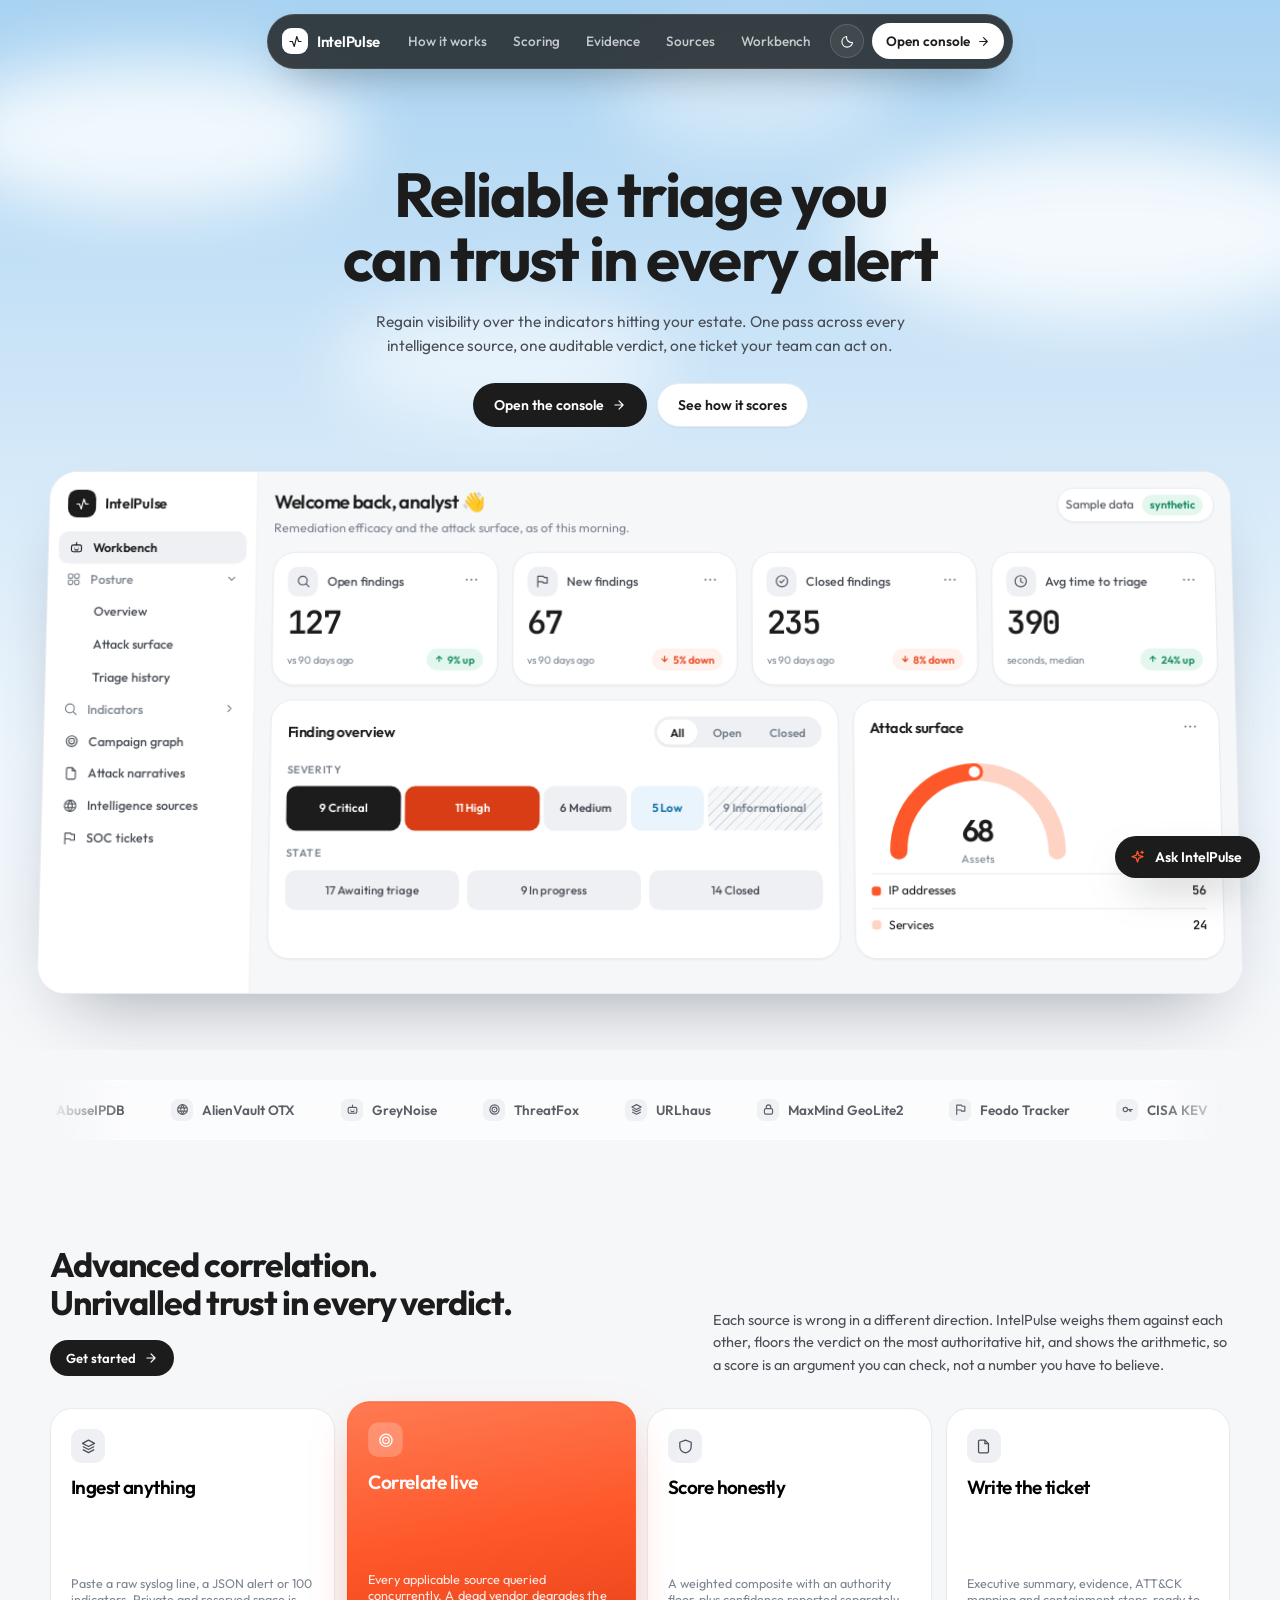
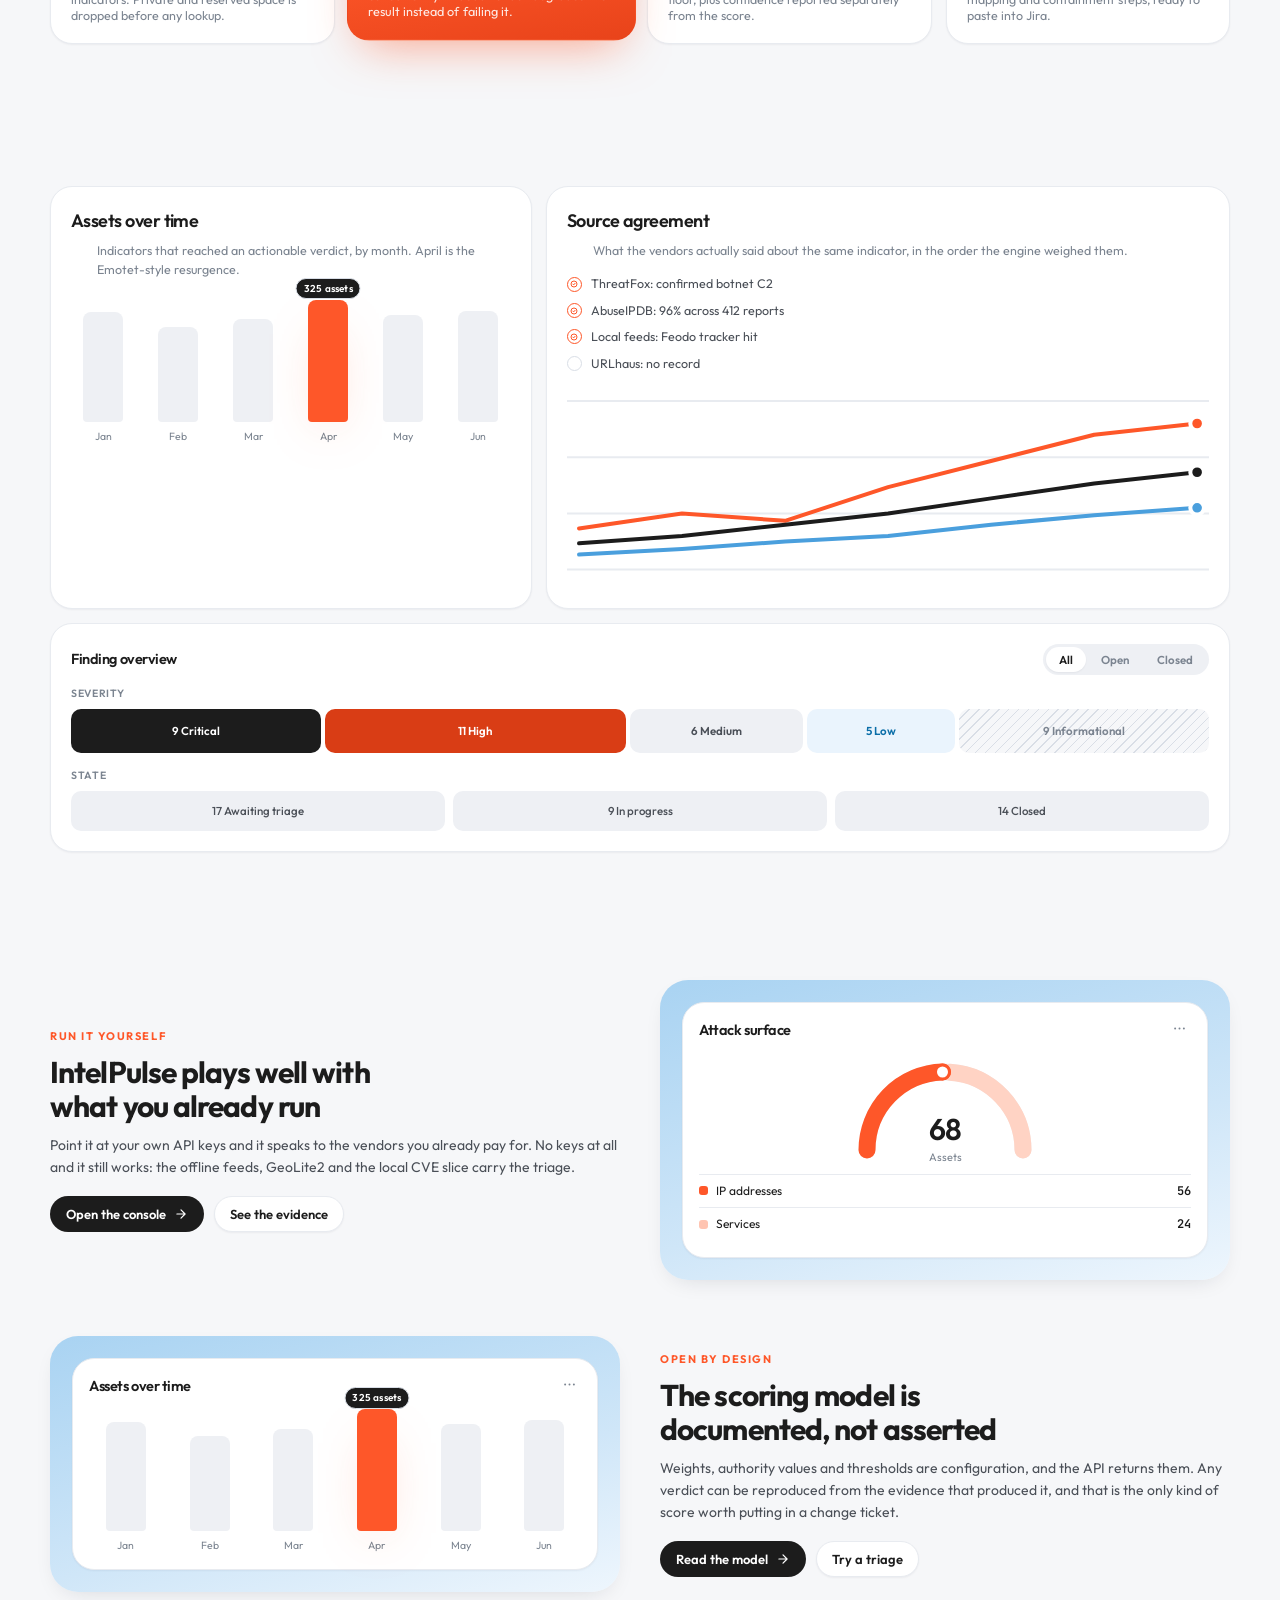
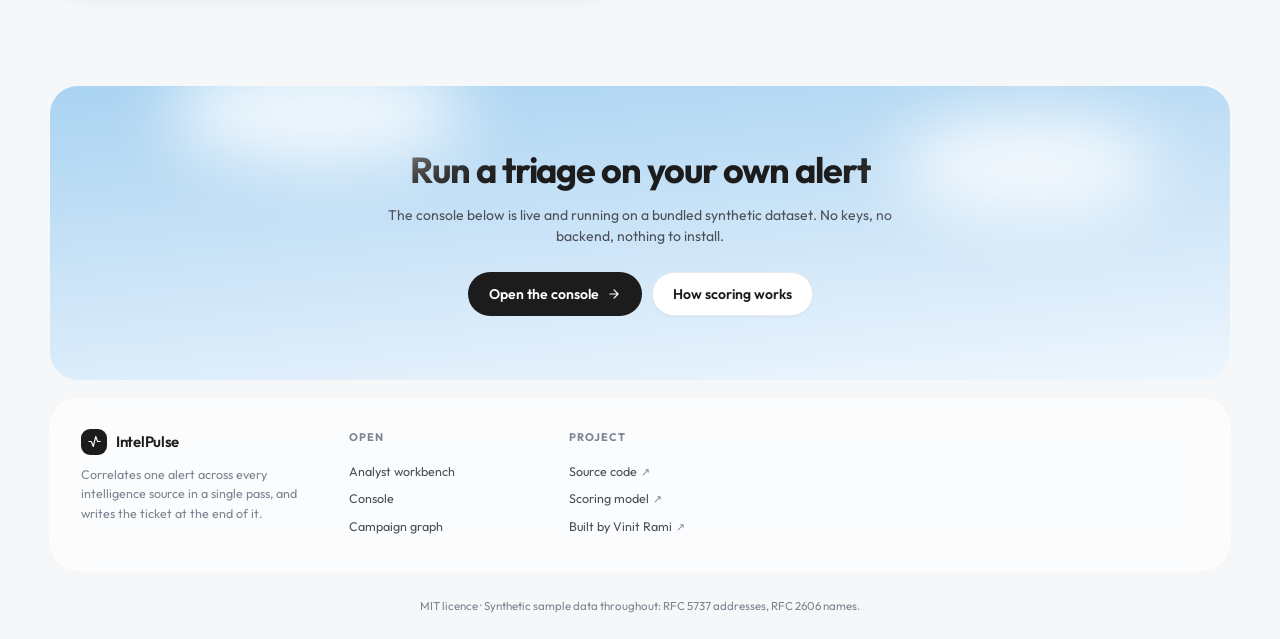
==== web/index.html @ 5c39f5b0 "Serve the console from the app: one origin, a page CSP header, bundled fonts The third slice of mile" ====
<!doctype html>
<html lang="en">
<head>
<meta charset="utf-8">
<meta name="viewport" content="width=device-width, initial-scale=1">
<title>IntelPulse · Unified Threat Intelligence &amp; Alert Correlation</title>
<meta name="description" content="One pass across every intelligence source, one auditable verdict, one SOC ticket. IntelPulse correlates the indicators in an alert against AbuseIPDB, AlienVault OTX, GreyNoise, ThreatFox, URLhaus and the offline feeds, and shows its arithmetic.">
<!-- the sky the site opens on; syncChrome() keeps it in step with theme and route -->
<meta name="theme-color" content="#a9d3f2">
<!-- A SOC tool renders attacker-controlled text (log lines, vendor responses).
     The CSP is the backstop behind output encoding: no inline script, no eval,
     scripts and fonts only from this origin. frame-ancestors cannot be set
     from a meta tag, so the server (and nginx.conf) send it as a header. -->
<meta http-equiv="Content-Security-Policy" content="
  default-src 'self';
  script-src 'self';
  style-src 'self' 'unsafe-inline';
  font-src 'self';
  img-src 'self' data:;
  connect-src 'self' https: http://localhost:* http://127.0.0.1:*;
  form-action 'none';
  base-uri 'none';
  object-src 'none'">
<meta name="referrer" content="no-referrer">
<meta property="og:title" content="IntelPulse · Unified Threat Intelligence &amp; Alert Correlation">
<meta property="og:description" content="One pass across every source, one auditable verdict, one ready-to-paste SOC ticket.">
<link rel="icon" href="data:image/svg+xml,<svg xmlns='http://www.w3.org/2000/svg' viewBox='0 0 100 100'><rect width='100' height='100' rx='24' fill='%23fe5729'/><path d='M14 52h16l8-22 12 44 9-30 7 8h20' fill='none' stroke='white' stroke-width='8' stroke-linecap='round' stroke-linejoin='round'/></svg>">
<link rel="preload" href="assets/fonts/outfit-latin-wght-normal.woff2" as="font" type="font/woff2" crossorigin>
<link rel="stylesheet" href="assets/fonts.css">
<link rel="stylesheet" href="assets/suite.css">
</head>
<body>

<!-- The console sidebar is ten entries deep; a keyboard visitor should not
     have to tab past it to reach the findings. -->
<a class="skip" id="skip" href="#page-home">Skip to the content</a>

<svg width="0" height="0" style="position:absolute" aria-hidden="true"><defs>
  <symbol id="i-pulse" viewBox="0 0 24 24"><path d="M3 12h4l3 8 4-16 3 8h4" stroke-linecap="round" stroke-linejoin="round"/></symbol>
  <symbol id="i-arrow" viewBox="0 0 24 24"><path d="M5 12h13M12 5l7 7-7 7" stroke-linecap="round" stroke-linejoin="round"/></symbol>
  <symbol id="i-chev" viewBox="0 0 24 24"><path d="M6 9l6 6 6-6" stroke-linecap="round" stroke-linejoin="round"/></symbol>
  <symbol id="i-up" viewBox="0 0 24 24"><path d="M12 19V5M5 12l7-7 7 7" stroke-linecap="round" stroke-linejoin="round"/></symbol>
  <symbol id="i-down" viewBox="0 0 24 24"><path d="M12 5v14M5 12l7 7 7-7" stroke-linecap="round" stroke-linejoin="round"/></symbol>
  <symbol id="i-sun" viewBox="0 0 24 24"><circle cx="12" cy="12" r="4.2"/><path d="M12 2v2.5M12 19.5V22M2 12h2.5M19.5 12H22M4.9 4.9l1.8 1.8M17.3 17.3l1.8 1.8M19.1 4.9l-1.8 1.8M6.7 17.3l-1.8 1.8" stroke-linecap="round"/></symbol>
  <symbol id="i-moon" viewBox="0 0 24 24"><path d="M20 13.5A8.2 8.2 0 0 1 10.5 4a8.5 8.5 0 1 0 9.5 9.5Z" stroke-linejoin="round"/></symbol>
  <symbol id="i-search" viewBox="0 0 24 24"><circle cx="11" cy="11" r="7"/><path d="M16.5 16.5 21 21" stroke-linecap="round"/></symbol>
  <symbol id="i-dots" viewBox="0 0 24 24"><circle cx="5" cy="12" r="1.6" fill="currentColor" stroke="none"/><circle cx="12" cy="12" r="1.6" fill="currentColor" stroke="none"/><circle cx="19" cy="12" r="1.6" fill="currentColor" stroke="none"/></symbol>
  <symbol id="i-doc" viewBox="0 0 24 24"><path d="M14 3H7a2 2 0 0 0-2 2v14a2 2 0 0 0 2 2h10a2 2 0 0 0 2-2V8Z"/><path d="M14 3v5h5"/></symbol>
  <symbol id="i-clock" viewBox="0 0 24 24"><circle cx="12" cy="12" r="9"/><path d="M12 7v5.5l3.5 2" stroke-linecap="round"/></symbol>
  <symbol id="i-check-circle" viewBox="0 0 24 24"><circle cx="12" cy="12" r="9"/><path d="M8.5 12.2 11 14.7l4.5-5" stroke-linecap="round" stroke-linejoin="round"/></symbol>
  <symbol id="i-grid" viewBox="0 0 24 24"><rect x="3.5" y="3.5" width="7" height="7" rx="2"/><rect x="13.5" y="3.5" width="7" height="7" rx="2"/><rect x="3.5" y="13.5" width="7" height="7" rx="2"/><rect x="13.5" y="13.5" width="7" height="7" rx="2"/></symbol>
  <symbol id="i-shield" viewBox="0 0 24 24"><path d="M12 3 20 6v6c0 4.5-3.2 7.9-8 9-4.8-1.1-8-4.5-8-9V6Z" stroke-linejoin="round"/></symbol>
  <symbol id="i-bot" viewBox="0 0 24 24"><rect x="4" y="8" width="16" height="11" rx="3"/><path d="M12 4v4M9 13h.01M15 13h.01M9.5 16h5" stroke-linecap="round"/></symbol>
  <symbol id="i-globe" viewBox="0 0 24 24"><circle cx="12" cy="12" r="9"/><path d="M3.5 9h17M3.5 15h17M12 3a15 15 0 0 1 0 18M12 3a15 15 0 0 0 0 18"/></symbol>
  <symbol id="i-lock" viewBox="0 0 24 24"><rect x="4.5" y="10.5" width="15" height="10" rx="2.5"/><path d="M8 10.5V7.5a4 4 0 0 1 8 0v3"/></symbol>
  <symbol id="i-layers" viewBox="0 0 24 24"><path d="m12 3 8.5 4.5L12 12 3.5 7.5 12 3Z" stroke-linejoin="round"/><path d="m4 12 8 4.2 8-4.2M4 16.4 12 20.6l8-4.2" stroke-linejoin="round"/></symbol>
  <symbol id="i-target" viewBox="0 0 24 24"><circle cx="12" cy="12" r="8.5"/><circle cx="12" cy="12" r="4.5"/><circle cx="12" cy="12" r="1" fill="currentColor" stroke="none"/></symbol>
  <symbol id="i-flag" viewBox="0 0 24 24"><path d="M5 21V4h9l1 2h5v9h-6l-1-2H5" stroke-linecap="round" stroke-linejoin="round"/></symbol>
  <symbol id="i-key" viewBox="0 0 24 24"><circle cx="8" cy="12" r="4"/><path d="M12 12h9M18 12v3.5M15.5 12v2.5" stroke-linecap="round"/></symbol>
  <symbol id="i-menu" viewBox="0 0 24 24"><path d="M4 7h16M4 12h16M4 17h16" stroke-linecap="round"/></symbol>
  <symbol id="i-close" viewBox="0 0 24 24"><path d="M6 6l12 12M18 6 6 18" stroke-linecap="round"/></symbol>
  <symbol id="i-spark" viewBox="0 0 24 24"><path d="M12 3.2 13.9 9l5.8 1.9-5.8 1.9L12 18.6l-1.9-5.8L4.3 10.9 10.1 9Z" stroke-linejoin="round"/><path d="M18.5 3v3.4M20.2 4.7h-3.4" stroke-linecap="round"/></symbol>
  <symbol id="i-sidebar" viewBox="0 0 24 24"><rect x="3.5" y="4.5" width="17" height="15" rx="2.5"/><path d="M9.5 4.5v15"/></symbol>
</defs></svg>

<div id="progress"></div>

<div class="nav-shell">
  <nav class="nav" id="nav" aria-label="Main">
    <a class="brand" href="#/home" data-route="home">
      <span class="mk"><svg><use href="#i-pulse"/></svg></span>
      <b translate="no">IntelPulse</b>
    </a>
    <div class="nav-links">
      <a href="#how">How it works</a>
      <a href="#scoring">Scoring</a>
      <a href="#evidence">Evidence</a>
      <a href="#sources">Sources</a>
      <a href="#/console/workbench">Workbench</a>
    </div>
    <button class="icon-ghost" id="theme-btn" aria-label="Switch theme">
      <svg id="theme-icon"><use href="#i-moon"/></svg>
    </button>
    <button class="burger" id="burger" aria-label="Open the menu" aria-expanded="false" aria-controls="menu">
      <svg id="burger-icon"><use href="#i-menu"/></svg>
    </button>
    <button class="nav-cta" id="nav-cta" data-route="console">Open console <svg><use href="#i-arrow"/></svg></button>
  </nav>
</div>
<div class="menu-scrim" id="menu-scrim"></div>
<nav class="menu" id="menu" aria-label="Sections">
  <a href="#how" data-scroll="#how"><svg><use href="#i-layers"/></svg> How it works</a>
  <a href="#scoring" data-scroll="#scoring"><svg><use href="#i-target"/></svg> Scoring</a>
  <a href="#evidence" data-scroll="#evidence"><svg><use href="#i-doc"/></svg> Evidence</a>
  <a href="#sources" data-scroll="#sources"><svg><use href="#i-globe"/></svg> Sources</a>
  <hr>
  <a href="#/console/workbench"><svg><use href="#i-pulse"/></svg> Analyst workbench</a>
  <a href="#/console/campaigns"><svg><use href="#i-grid"/></svg> Campaign graph</a>
  <button class="menu-cta" id="menu-cta" data-route="console">Open console <svg><use href="#i-arrow"/></svg></button>
</nav>

<!-- ══════════════════════════════════════════════════════ LANDING ══ -->
<main id="page-home" class="route">
  <section class="sky">
    <span class="cloud c1" data-depth="0.20"></span>
    <span class="cloud c2" data-depth="0.34"></span>
    <span class="cloud c3" data-depth="0.14"></span>
    <span class="cloud c4" data-depth="0.26"></span>

    <div class="wrap hero">
      <h1 class="rise"><span>Reliable triage you</span><span>can trust in every alert</span></h1>
      <p class="lede rise">Regain visibility over the indicators hitting your estate. One pass across
        every intelligence source, one auditable verdict, one ticket your team can act on.</p>
      <div class="hero-cta rise">
        <button class="btn btn-dark" data-route="console">Open the console <svg><use href="#i-arrow"/></svg></button>
        <button class="btn btn-light" data-scroll="#how">See how it scores</button>
      </div>

      <div class="preview-wrap rise">
        <div class="preview" id="preview" aria-hidden="true">
         <div class="preview-scaler" id="preview-scaler" inert>
          <div class="console" data-preview="1">
            <aside class="side">
              <div class="side-logo"><span class="mk"><svg><use href="#i-pulse"/></svg></span><b translate="no">IntelPulse</b></div>
              <div id="side-nav-preview"></div>
            </aside>
            <div class="console-main" id="console-preview"></div>
          </div>
         </div>
        </div>
      </div>
    </div>
  </section>

  <div class="wrap strip rise" id="sources">
    <div class="inner" id="marquee" tabindex="0" role="group" aria-label="Intelligence sources, scrollable">
      <div class="mq-track">
<div class="mq-run">
        <span class="src"><i><svg><use href="#i-shield"/></svg></i> AbuseIPDB</span>
        <span class="src"><i><svg><use href="#i-globe"/></svg></i> AlienVault OTX</span>
        <span class="src"><i><svg><use href="#i-bot"/></svg></i> GreyNoise</span>
        <span class="src"><i><svg><use href="#i-target"/></svg></i> ThreatFox</span>
        <span class="src"><i><svg><use href="#i-layers"/></svg></i> URLhaus</span>
        <span class="src"><i><svg><use href="#i-lock"/></svg></i> MaxMind GeoLite2</span>
        <span class="src"><i><svg><use href="#i-flag"/></svg></i> Feodo Tracker</span>
        <span class="src"><i><svg><use href="#i-key"/></svg></i> CISA KEV</span>
        <span class="src"><i><svg><use href="#i-doc"/></svg></i> NVD slice</span>
        <span class="src"><i><svg><use href="#i-grid"/></svg></i> FireHOL</span>
      </div>
      <div class="mq-run" aria-hidden="true">
        <span class="src"><i><svg><use href="#i-shield"/></svg></i> AbuseIPDB</span>
        <span class="src"><i><svg><use href="#i-globe"/></svg></i> AlienVault OTX</span>
        <span class="src"><i><svg><use href="#i-bot"/></svg></i> GreyNoise</span>
        <span class="src"><i><svg><use href="#i-target"/></svg></i> ThreatFox</span>
        <span class="src"><i><svg><use href="#i-layers"/></svg></i> URLhaus</span>
        <span class="src"><i><svg><use href="#i-lock"/></svg></i> MaxMind GeoLite2</span>
        <span class="src"><i><svg><use href="#i-flag"/></svg></i> Feodo Tracker</span>
        <span class="src"><i><svg><use href="#i-key"/></svg></i> CISA KEV</span>
        <span class="src"><i><svg><use href="#i-doc"/></svg></i> NVD slice</span>
        <span class="src"><i><svg><use href="#i-grid"/></svg></i> FireHOL</span>
      </div>
      <div class="mq-run" aria-hidden="true">
        <span class="src"><i><svg><use href="#i-shield"/></svg></i> AbuseIPDB</span>
        <span class="src"><i><svg><use href="#i-globe"/></svg></i> AlienVault OTX</span>
        <span class="src"><i><svg><use href="#i-bot"/></svg></i> GreyNoise</span>
        <span class="src"><i><svg><use href="#i-target"/></svg></i> ThreatFox</span>
        <span class="src"><i><svg><use href="#i-layers"/></svg></i> URLhaus</span>
        <span class="src"><i><svg><use href="#i-lock"/></svg></i> MaxMind GeoLite2</span>
        <span class="src"><i><svg><use href="#i-flag"/></svg></i> Feodo Tracker</span>
        <span class="src"><i><svg><use href="#i-key"/></svg></i> CISA KEV</span>
        <span class="src"><i><svg><use href="#i-doc"/></svg></i> NVD slice</span>
        <span class="src"><i><svg><use href="#i-grid"/></svg></i> FireHOL</span>
      </div>
      </div>
    </div>
  </div>

  <section class="wrap sec" id="how">
    <div class="sec-head">
      <div class="rise">
        <h2>Advanced correlation.<br>Unrivalled trust in every verdict.</h2>
        <button class="btn btn-dark btn-sm" style="margin-top:18px" data-route="console">Get started <svg><use href="#i-arrow"/></svg></button>
      </div>
      <p class="rise">Each source is wrong in a different direction. IntelPulse weighs them against each
        other, floors the verdict on the most authoritative hit, and shows the arithmetic, so a score is
        an argument you can check, not a number you have to believe.</p>
    </div>

    <div class="feature-grid" id="features">
      <button class="feature rise" aria-pressed="false" data-feature="ingest">
        <span class="ic"><svg><use href="#i-layers"/></svg></span>
        <h3>Ingest anything</h3>
        <p>Paste a raw syslog line, a JSON alert or 100 indicators. Private and reserved space is dropped before any lookup.</p>
      </button>
      <button class="feature rise" aria-pressed="true" data-feature="correlate">
        <span class="ic"><svg><use href="#i-target"/></svg></span>
        <h3>Correlate live</h3>
        <p>Every applicable source queried concurrently. A dead vendor degrades the result instead of failing it.</p>
      </button>
      <button class="feature rise" aria-pressed="false" data-feature="score">
        <span class="ic"><svg><use href="#i-shield"/></svg></span>
        <h3>Score honestly</h3>
        <p>A weighted composite with an authority floor, plus confidence reported separately from the score.</p>
      </button>
      <button class="feature rise" aria-pressed="false" data-feature="report">
        <span class="ic"><svg><use href="#i-doc"/></svg></span>
        <h3>Write the ticket</h3>
        <p>Executive summary, evidence, ATT&amp;CK mapping and containment steps, ready to paste into Jira.</p>
      </button>
    </div>
  </section>

  <section class="wrap sec" id="evidence" style="padding-top:0">
    <div class="sec-title-c rise"><h2>Fortifying the triage queue</h2></div>
    <div class="bento">
      <div class="card hoverable rise" style="padding:20px">
        <h3>Assets over time</h3>
        <p class="sub">Indicators that reached an actionable verdict, by month. April is the Emotet-style resurgence.</p>
        <div class="chart-box" style="padding:14px 0 0" id="bento-bars"></div>
      </div>
      <div class="card hoverable rise" style="padding:20px">
        <h3>Source agreement</h3>
        <p class="sub">What the vendors actually said about the same indicator, in the order the engine weighed them.</p>
        <div class="tick-list" id="agreement">
          <span class="on"><i><svg><use href="#i-check-circle"/></svg></i> ThreatFox: confirmed botnet C2</span>
          <span class="on"><i><svg><use href="#i-check-circle"/></svg></i> AbuseIPDB: 96% across 412 reports</span>
          <span class="on"><i><svg><use href="#i-check-circle"/></svg></i> Local feeds: Feodo tracker hit</span>
          <span><i><svg><use href="#i-check-circle"/></svg></i> URLhaus: no record</span>
        </div>
        <div id="bento-line" style="margin-top:16px"></div>
      </div>
    </div>

    <div class="card rise" style="margin-top:14px;padding:20px">
      <div class="panel-head" style="margin-bottom:10px">
        <h4>Finding overview</h4>
        <div class="seg" role="group" aria-label="Filter findings">
          <button data-filter="all" aria-pressed="true">All</button>
          <button data-filter="open" aria-pressed="false">Open</button>
          <button data-filter="close" aria-pressed="false">Closed</button>
        </div>
      </div>
      <div class="label-xs">Severity</div>
      <div class="sev" id="sev-landing"></div>
      <div class="label-xs" style="margin-top:14px">State</div>
      <div class="state-row" id="state-landing"></div>
    </div>
  </section>

  <section class="wrap sec" id="scoring">
    <div class="show-row">
      <div class="rise">
        <div class="eyebrow">Run it yourself</div>
        <h3>IntelPulse plays well with what you already run</h3>
        <p>Point it at your own API keys and it speaks to the vendors you already pay for. No keys at all and
          it still works: the offline feeds, GeoLite2 and the local CVE slice carry the triage.</p>
        <div class="btns">
          <button class="btn btn-dark btn-sm" data-route="console">Open the console <svg><use href="#i-arrow"/></svg></button>
          <button class="btn btn-light btn-sm" data-scroll="#evidence">See the evidence</button>
        </div>
      </div>
      <div class="sky-card rise">
        <div class="inner">
          <div class="panel-head" style="margin-bottom:6px"><h4>Attack surface</h4>
            <button class="kpi-more" aria-label="Panel options"><svg style="width:15px;height:15px;stroke:currentColor;fill:none"><use href="#i-dots"/></svg></button>
          </div>
          <div class="gauge-wrap" id="gauge-landing"></div>
          <div class="legend-row"><i style="background:var(--flame)"></i> IP addresses <span class="n">56</span></div>
          <div class="legend-row"><i style="background:#ffc4b1"></i> Services <span class="n">24</span></div>
        </div>
      </div>
    </div>

    <div class="show-row">
      <div class="sky-card rise" style="order:-1">
        <div class="inner">
          <div class="panel-head" style="margin-bottom:6px"><h4>Assets over time</h4>
            <button class="kpi-more" aria-label="Panel options"><svg style="width:15px;height:15px;stroke:currentColor;fill:none"><use href="#i-dots"/></svg></button>
          </div>
          <div id="bars-showcase"></div>
        </div>
      </div>
      <div class="rise">
        <div class="eyebrow">Open by design</div>
        <h3>The scoring model is documented, not asserted</h3>
        <p>Weights, authority values and thresholds are configuration, and the API returns them. Any verdict
          can be reproduced from the evidence that produced it, and that is the only kind of score worth
          putting in a change ticket.</p>
        <div class="btns">
          <button class="btn btn-dark btn-sm" data-scroll="#how">Read the model <svg><use href="#i-arrow"/></svg></button>
          <button class="btn btn-light btn-sm" data-route="console">Try a triage</button>
        </div>
      </div>
    </div>
  </section>

  <div class="wrap">
    <section class="cta-band rise">
      <span class="cloud c1" style="top:-30px;left:10%;width:300px;height:110px" data-depth="0.1"></span>
      <span class="cloud c2" style="top:30px;right:6%;width:260px;height:100px" data-depth="0.16"></span>
      <h2>Run a triage on your own alert</h2>
      <p>The console below is live and running on a bundled synthetic dataset. No keys, no backend, nothing
        to install.</p>
      <div class="hero-cta">
        <button class="btn btn-dark" data-route="console">Open the console <svg><use href="#i-arrow"/></svg></button>
        <button class="btn btn-light" data-scroll="#how">How scoring works</button>
      </div>
    </section>

    <!-- Essential only. This footer used to carry nineteen links to seven
         places — nine of them to the same #sources anchor, four of those
         named after vendors so they read as external links — plus a "Notify
         me" form that told visitors they were subscribed with no backend to
         subscribe them to. In-page sections belong to the header; the footer
         now holds the three views, the code, and who made it. -->
    <footer class="foot rise">
      <div class="about">
        <div class="brand" style="padding:0"><span class="mk" style="background:var(--ink)"><svg style="stroke:var(--paper)"><use href="#i-pulse"/></svg></span>
          <b style="color:var(--ink)" translate="no">IntelPulse</b></div>
        <p>Correlates one alert across every intelligence source in a single pass, and writes the
          ticket at the end of it.</p>
      </div>
      <nav aria-label="Open IntelPulse">
        <h3>Open</h3>
        <a href="#/console/workbench">Analyst workbench</a>
        <a href="#/console" data-route="console">Console</a>
        <a href="#/console/campaigns">Campaign graph</a>
      </nav>
      <nav aria-label="About the project">
        <h3>Project</h3>
        <a href="https://github.com/vinitrami-Soc/intelpulse"
           target="_blank" rel="noopener noreferrer">Source code<span class="ext" aria-hidden="true">↗</span><span class="sr-only"> (opens GitHub in a new tab)</span></a>
        <a href="https://github.com/vinitrami-Soc/intelpulse/blob/main/docs/SCORING.md"
           target="_blank" rel="noopener noreferrer">Scoring model<span class="ext" aria-hidden="true">↗</span><span class="sr-only"> (opens GitHub in a new tab)</span></a>
        <a href="https://vinitrami-soc.github.io/"
           target="_blank" rel="noopener noreferrer">Built by Vinit Rami<span class="ext" aria-hidden="true">↗</span><span class="sr-only"> (opens in a new tab)</span></a>
      </nav>
    </footer>
    <p class="copyright">MIT licence · Synthetic sample data throughout: RFC 5737 addresses, RFC 2606 names.</p>
  </div>
</main>

<!-- ══════════════════════════════════════════════════════ CONSOLE ══ -->
<main id="page-console" class="wrap page-console" hidden>
  <div class="console" id="console-full">
    <div class="drawer-scrim" id="drawer-scrim"></div>
    <aside class="side" id="console-side">
      <div class="side-logo">
        <span class="mk"><svg><use href="#i-pulse"/></svg></span><b translate="no">IntelPulse</b>
      </div>
      <button class="round-btn side-close" id="side-close" aria-label="Close the menu"><svg><use href="#i-close"/></svg></button>
      <div id="side-nav-full"></div>
    </aside>
    <div class="console-main" id="console-body"></div>
  </div>
</main>

<button class="to-top" id="to-top" aria-label="Back to top"><svg><use href="#i-up"/></svg></button>

<button class="ai-fab" id="ai-fab" aria-expanded="false" aria-controls="ai-panel">
  <svg class="spark"><use href="#i-spark"/></svg><span>Ask IntelPulse</span>
</button>
<div class="ai-scrim" id="ai-scrim"></div>
<section class="ai" id="ai-panel" aria-label="IntelPulse assistant" aria-hidden="true">
  <header class="ai-head">
    <span class="ai-mark" aria-hidden="true"><svg><use href="#i-spark"/></svg></span>
    <div>
      <b>IntelPulse assistant</b>
      <small>Answers from this project's docs and the loaded sample data</small>
    </div>
    <button class="round-btn" id="ai-close" aria-label="Close the assistant"><svg><use href="#i-close"/></svg></button>
  </header>
  <div class="ai-log" id="ai-log" role="log" aria-live="polite" aria-label="Conversation"></div>
  <div class="ai-chips" id="ai-chips" role="group" aria-label="Suggested questions"></div>
  <form class="ai-form" id="ai-form" novalidate>
    <input id="ai-input" name="question" autocomplete="off" spellcheck="false"
           aria-label="Ask a question" placeholder="Ask about scoring, sources, this data…">
    <button type="submit">Ask</button>
  </form>
  <p class="ai-note">Runs entirely in your browser. It reads this project's documentation and the
    dataset already on the page. No model is called and nothing leaves this tab.</p>
</section>

<div class="toast" id="toast" role="status" aria-live="polite"></div>

<!-- the workbench and campaign graph views: the scoring engine, its charts
     and the synthetic dataset, then the two panes built on them -->
<script src="assets/engine.js" defer></script>
<script src="assets/charts.js" defer></script>
<script src="assets/demo-data.js" defer></script>
<script src="assets/console-panes.js" defer></script>
<!-- the findings model before suite.js: it derives the severity bar and the
     state row from it, and its arithmetic is unit-tested in Node -->
<script src="assets/console-model.js" defer></script>
<script src="assets/suite.js" defer></script>
</body>
</html>
---- web/assets/fonts.css ----
/* Outfit and JetBrains Mono, served from this site (SIL Open Font License 1.1,
   see fonts/Outfit-OFL.txt and fonts/JetBrainsMono-OFL.txt). Bundled so that
   neither the server nor the demo asks Google Fonts for anything: a SOC tool
   should not tell a third party who opened it. Variable files from Fontsource
   5.3.0 (@fontsource-variable/outfit, @fontsource-variable/jetbrains-mono),
   Latin and Latin Extended only; other scripts fall back to the system font. */

@font-face {
  font-family: "Outfit";
  font-style: normal;
  font-display: swap;
  font-weight: 100 900;
  src: url("fonts/outfit-latin-wght-normal.woff2") format("woff2");
  unicode-range: U+0000-00FF, U+0131, U+0152-0153, U+02BB-02BC, U+02C6, U+02DA, U+02DC, U+0304, U+0308, U+0329, U+2000-206F, U+20AC, U+2122, U+2191, U+2193, U+2212, U+2215, U+FEFF, U+FFFD;
}

@font-face {
  font-family: "Outfit";
  font-style: normal;
  font-display: swap;
  font-weight: 100 900;
  src: url("fonts/outfit-latin-ext-wght-normal.woff2") format("woff2");
  unicode-range: U+0100-02BA, U+02BD-02C5, U+02C7-02CC, U+02CE-02D7, U+02DD-02FF, U+0304, U+0308, U+0329, U+1D00-1DBF, U+1E00-1E9F, U+1EF2-1EFF, U+2020, U+20A0-20AB, U+20AD-20C0, U+2113, U+2C60-2C7F, U+A720-A7FF;
}

@font-face {
  font-family: "JetBrains Mono";
  font-style: normal;
  font-display: swap;
  font-weight: 100 800;
  src: url("fonts/jetbrains-mono-latin-wght-normal.woff2") format("woff2");
  unicode-range: U+0000-00FF, U+0131, U+0152-0153, U+02BB-02BC, U+02C6, U+02DA, U+02DC, U+0304, U+0308, U+0329, U+2000-206F, U+20AC, U+2122, U+2191, U+2193, U+2212, U+2215, U+FEFF, U+FFFD;
}

@font-face {
  font-family: "JetBrains Mono";
  font-style: normal;
  font-display: swap;
  font-weight: 100 800;
  src: url("fonts/jetbrains-mono-latin-ext-wght-normal.woff2") format("woff2");
  unicode-range: U+0100-02BA, U+02BD-02C5, U+02C7-02CC, U+02CE-02D7, U+02DD-02FF, U+0304, U+0308, U+0329, U+1D00-1DBF, U+1E00-1E9F, U+1EF2-1EFF, U+2020, U+20A0-20AB, U+20AD-20C0, U+2113, U+2C60-2C7F, U+A720-A7FF;
}
---- web/assets/suite.css ----
/* ═══════════════════════════════════════════════════════════════════════
   IntelPulse — marketing site + operator console.
   Light-first, sky-gradient, glass panels, one hot accent.
   Every figure on this page is synthetic sample data.
   ═══════════════════════════════════════════════════════════════════════ */

:root {
  /* brand */
  --flame:       #fe5729;
  --flame-deep:  #e8431a;
  --flame-wash:  #fff1ec;
  /* Flame carries fills; these two carry text. White on --flame is 3.18:1 and
     --flame-deep on --flame-wash is 3.63:1 — neither passes at label sizes. */
  --flame-ink:   #d93d15;   /* white on it: 4.54:1 */
  --flame-ink-2: #b3300e;   /* on --flame-wash: 5.69:1 */
  --azure:       #4a9fdd;
  --azure-wash:  #eaf4fd;
  --azure-ink:   #0b6ea8;   /* on --azure-wash: 4.95:1 */

  /* neutrals, biased a touch warm so they sit under the flame */
  --ink:         #1c1c1c;
  --ink-2:       #4a4f57;
  --ink-3:       #7b8490;
  --paper:       #ffffff;
  --ground:      #f6f7f9;
  --ground-2:    #eef0f4;
  --line:        #e8ebf0;
  --line-2:      #d9dee6;

  /* sky band */
  --sky-top:     #a9d3f2;
  --sky-mid:     #cfe6f8;
  --sky-low:     #eef6fd;

  --glass:       rgba(255, 255, 255, .58);
  --glass-line:  rgba(255, 255, 255, .72);
  --shade-sm:    0 1px 2px rgba(20, 28, 43, .05);
  --shade:       0 8px 24px -12px rgba(20, 28, 43, .18);
  --shade-lg:    0 34px 70px -34px rgba(20, 28, 43, .40);
  --flame-glow:  0 18px 46px -16px rgba(254, 87, 41, .55);

  --r-sm: 10px; --r: 16px; --r-lg: 22px; --r-xl: 28px; --r-full: 999px;
  --sans: "Outfit", ui-sans-serif, system-ui, -apple-system, "Segoe UI", sans-serif;
  --mono: "JetBrains Mono", ui-monospace, SFMono-Regular, Menlo, monospace;

  --t-fast: 140ms; --t: 240ms; --t-slow: 620ms;
  --ease: cubic-bezier(.22, 1, .36, 1);

  /* Severity and the evidence ramp, for the workbench and the graph. Copied
     value-for-value from tokens.css, which is where they were validated (the
     ramp against the ordinal gate, every severity at 4.5:1 on its card, its
     page and its own wash). A guard in tokens.test.mjs holds the two files to
     the same values: recompute there, never recolour here. */
  --ramp-1: #74b1e2; --ramp-2: #4a98d1; --ramp-3: #1a7fbe; --ramp-4: #00669e; --ramp-5: #004e7c;
  --ramp-track: rgba(26, 127, 190, .12);
  --sev-critical: #b3122f; --sev-high: #b3400a; --sev-medium: #7a6500;
  --sev-low: #0b6ea8; --sev-info: #566072; --sev-ok: #07704b;
  --sev-critical-bg: rgba(179, 18, 47, .10); --sev-high-bg: rgba(179, 64, 10, .10);
  --sev-medium-bg: rgba(122, 101, 0, .10); --sev-low-bg: rgba(11, 110, 168, .10);
  --sev-info-bg: rgba(86, 96, 114, .09); --sev-ok-bg: rgba(7, 112, 75, .10);
  /* The campaign graph's four node kinds: the validated categorical set from the
     standalone graph (closest pair 0.129 in OKLab, against a 0.12 floor). One
     set for both themes: they are fills under a white glint, never text. */
  --cg-hub: #d93d15; --cg-malware: #b3124f; --cg-infra: #5a44c4; --cg-ioc: #0b6ea8;
  --cg-glint: #ffffff;

  color-scheme: light;
}

:root[data-theme="dark"] {
  --ink:        #f3f5f8;
  --ink-2:      #b3bcc9;
  --ink-3:      #7d8796;
  --paper:      #15181d;
  --ground:     #0d0f12;
  --ground-2:   #1b1f26;
  --line:       #262b33;
  --line-2:     #333a45;
  --flame-wash: #2a150f;
  --flame-ink:  #e8431a;
  --flame-ink-2:#ff8f6b;
  --azure-wash: #10202c;
  --azure-ink:  #7cc0f0;
  --sky-top:    #0f2233;
  --sky-mid:    #122536;
  --sky-low:    #0d0f12;
  --glass:      rgba(28, 33, 41, .58);
  --glass-line: rgba(255, 255, 255, .07);
  --shade-sm:   0 1px 2px rgba(0, 0, 0, .5);
  --shade:      0 10px 26px -14px rgba(0, 0, 0, .8);
  --shade-lg:   0 34px 70px -34px rgba(0, 0, 0, .9);
  --ramp-1: #006095; --ramp-2: #127ab9; --ramp-3: #4595d0; --ramp-4: #6fb0e3; --ramp-5: #9acbf3;
  --ramp-track: rgba(111, 176, 227, .16);
  --sev-critical: #ff8095; --sev-high: #ff9e5e; --sev-medium: #e3ce63;
  --sev-low: #6fb0e3; --sev-info: #9aa6b8; --sev-ok: #5fe0a8;
  --sev-critical-bg: rgba(255, 128, 149, .14); --sev-high-bg: rgba(255, 158, 94, .14);
  --sev-medium-bg: rgba(227, 206, 99, .14); --sev-low-bg: rgba(111, 176, 227, .14);
  --sev-info-bg: rgba(154, 166, 184, .12); --sev-ok-bg: rgba(95, 224, 168, .14);

  color-scheme: dark;
}

* { box-sizing: border-box; }
/* An <svg> with no intrinsic size defaults to 300x150 and detonates the
   layout it sits in. Icons get a default here; charts set their own. */
svg { width: 16px; height: 16px; flex: none; }
.gauge svg, #bento-line svg, .bars svg, svg[width="0"] { width: 100%; height: auto; flex: initial; }
html { scroll-behavior: smooth; }
:where(section, .strip, footer)[id], .sec { scroll-margin-top: 104px; }
body {
  margin: 0;
  background: var(--ground);
  color: var(--ink);
  font-family: var(--sans);
  font-size: 15px;
  line-height: 1.55;
  -webkit-font-smoothing: antialiased;
  overflow-x: hidden;
  transition: background-color var(--t) var(--ease), color var(--t) var(--ease);
}
h1, h2, h3, h4 { margin: 0; letter-spacing: -.03em; text-wrap: balance; font-weight: 700; }
p { margin: 0; }
a { color: inherit; text-decoration: none; }
button { font-family: inherit; cursor: pointer; }
:focus-visible { outline: 2px solid var(--flame); outline-offset: 3px; border-radius: 6px; }
.mono, .num { font-family: var(--mono); font-variant-numeric: tabular-nums; }
.sr { position: absolute; width: 1px; height: 1px; overflow: hidden; clip: rect(0 0 0 0); white-space: nowrap; }

.wrap { width: min(1180px, 100% - 40px); margin-inline: auto; }
@media (max-width: 640px) { .wrap { width: min(1180px, 100% - 32px); } }

/* ─────────────────────────────────────────────── scroll progress + reveal */
#progress {
  position: fixed; top: 0; left: 0; height: 2px; width: 0%; z-index: 120;
  background: linear-gradient(90deg, var(--flame), var(--azure));
}
.rise { opacity: 0; transform: translateY(22px); transition: opacity var(--t-slow) var(--ease), transform var(--t-slow) var(--ease); }
.rise.in { opacity: 1; transform: none; }
@media (prefers-reduced-motion: reduce) {
  .rise { opacity: 1; transform: none; transition: none; }
  html { scroll-behavior: auto; }
  * { animation: none !important; }
}

/* ────────────────────────────────────────────────────────────────── nav */
.nav-shell { position: fixed; top: 14px; left: 0; right: 0; z-index: 100; display: flex; justify-content: center; padding-inline: 16px; }
.nav {
  display: flex; align-items: center; gap: 8px;
  padding: 8px 8px 8px 14px; border-radius: var(--r-full);
  background: rgba(28, 28, 28, .82);
  border: 1px solid rgba(255, 255, 255, .10);
  backdrop-filter: blur(20px) saturate(160%);
  box-shadow: 0 16px 40px -20px rgba(0, 0, 0, .6);
  transition: transform var(--t) var(--ease), box-shadow var(--t) var(--ease);
}
.nav.hide { transform: translateY(-140%); }
.brand { display: flex; align-items: center; gap: 9px; padding-right: 8px; }
.brand .mk {
  width: 26px; height: 26px; border-radius: 9px; display: grid; place-items: center;
  background: var(--paper); color: var(--ink);
}
:root[data-theme="dark"] .brand .mk { background: #fff; color: #111; }
.brand .mk svg { width: 15px; height: 15px; stroke: currentColor; fill: none; stroke-width: 1.8; }
.brand b { color: #fff; font-size: 15px; font-weight: 600; letter-spacing: -.02em; }
.nav-links { display: flex; align-items: center; gap: 2px; }
.nav-links a {
  display: inline-flex; align-items: center; gap: 5px; padding: 8px 12px;
  color: rgba(255, 255, 255, .72); font-size: 13.5px; font-weight: 500; border-radius: var(--r-full);
  transition: color var(--t-fast), background-color var(--t-fast);
}
.nav-links a:hover { color: #fff; background: rgba(255, 255, 255, .08); }
.nav-links svg { width: 11px; height: 11px; stroke: currentColor; fill: none; stroke-width: 2.4; opacity: .7; }
.nav-cta {
  display: inline-flex; align-items: center; gap: 7px; padding: 9px 14px; white-space: nowrap;
  border-radius: var(--r-full); border: 0; background: #fff; color: #1c1c1c;
  font-size: 13.5px; font-weight: 600;
  transition: transform var(--t-fast) var(--ease), box-shadow var(--t-fast);
}
.nav-cta:hover { transform: translateY(-1px); box-shadow: 0 8px 18px -8px rgba(0, 0, 0, .5); }
.nav-cta svg { width: 13px; height: 13px; stroke: currentColor; fill: none; stroke-width: 2.1; }
.icon-ghost {
  width: 34px; height: 34px; display: grid; place-items: center; border-radius: var(--r-full);
  border: 1px solid rgba(255, 255, 255, .14); background: rgba(255, 255, 255, .06); color: #fff;
  transition: background-color var(--t-fast);
}
.icon-ghost:hover { background: rgba(255, 255, 255, .16); }
.icon-ghost svg { width: 15px; height: 15px; stroke: currentColor; fill: none; stroke-width: 1.8; }
.burger {
  display: none; width: 34px; height: 34px; place-items: center; border-radius: var(--r-full);
  border: 1px solid rgba(255, 255, 255, .14); background: rgba(255, 255, 255, .06); color: #fff;
}
.burger svg { width: 16px; height: 16px; stroke: currentColor; fill: none; stroke-width: 1.8; }
@media (max-width: 900px) {
  .nav-links { display: none; }
  .burger { display: grid; }
}
/* On a phone the pill cannot hold brand + theme + burger + a call to action
   without wrapping the button onto two lines. The drawer carries it instead. */
@media (max-width: 560px) { .nav-cta { display: none; } }

/* The drawer the burger opens. Below 900px it is the only way to reach the
   sections, so it carries the nav links and both routes, not a subset. */
.menu-scrim {
  position: fixed; inset: 0; z-index: 98; background: rgba(12, 18, 28, .38);
  opacity: 0; pointer-events: none; transition: opacity var(--t) var(--ease);
  backdrop-filter: blur(2px);
}
.menu-scrim.on { opacity: 1; pointer-events: auto; }
.menu {
  position: fixed; z-index: 99; top: 72px; left: 16px; right: 16px;
  max-width: 420px; margin-inline: auto; padding: 10px;
  border-radius: var(--r-lg); background: rgba(28, 28, 28, .94);
  border: 1px solid rgba(255, 255, 255, .12);
  backdrop-filter: blur(20px) saturate(160%);
  box-shadow: 0 30px 70px -30px rgba(0, 0, 0, .7);
  display: grid; gap: 2px;
  opacity: 0; transform: translateY(-10px) scale(.98); transform-origin: top center;
  pointer-events: none; transition: opacity var(--t) var(--ease), transform var(--t) var(--ease);
}
.menu.on { opacity: 1; transform: none; pointer-events: auto; }
.menu a, .menu button {
  display: flex; align-items: center; gap: 10px; width: 100%; padding: 13px 14px;
  border: 0; background: none; border-radius: var(--r-sm); text-align: left;
  color: rgba(255, 255, 255, .78); font-size: 15px; font-weight: 500;
}
.menu a:hover, .menu button:hover, .menu a:focus-visible, .menu button:focus-visible { background: rgba(255, 255, 255, .09); color: #fff; }
.menu svg { width: 15px; height: 15px; stroke: currentColor; fill: none; stroke-width: 1.8; opacity: .75; }
.menu .menu-cta { margin-top: 6px; background: #fff; color: #1c1c1c; font-weight: 600; justify-content: center; }
.menu .menu-cta:hover { background: #fff; }
.menu .menu-cta svg { opacity: 1; }
.menu hr { border: 0; border-top: 1px solid rgba(255, 255, 255, .10); margin: 6px 4px; }

/* ───────────────────────────────────────────────────────────────── hero */
.sky {
  position: relative; padding-top: 118px; overflow: hidden;
  background:
    linear-gradient(180deg, var(--sky-top) 0%, var(--sky-mid) 38%, var(--sky-low) 72%, var(--ground) 100%);
}
.cloud { position: absolute; border-radius: 50%; filter: blur(34px); background: rgba(255, 255, 255, .82); pointer-events: none; }
:root[data-theme="dark"] .cloud { background: rgba(120, 170, 220, .10); }
.c1 { width: 420px; height: 150px; top: 60px; left: -60px; }
.c2 { width: 520px; height: 180px; top: 140px; right: -80px; }
.c3 { width: 340px; height: 120px; top: 300px; left: 26%; opacity: .7; }
.c4 { width: 280px; height: 110px; top: 40px; left: 48%; opacity: .55; }

.hero { position: relative; text-align: center; padding-block: 44px 0; }
.hero h1 { font-size: clamp(34px, 5.6vw, 62px); line-height: 1.04; font-weight: 700; }
/* A phone on its side is 844x390: 5.6vw of the WIDTH fills the whole height. */
@media (max-height: 560px) and (orientation: landscape) {
  .sky { padding-top: 88px; }
  .hero { padding-block: 22px 0; }
  .hero h1 { font-size: clamp(26px, 3.4vw + 2vh, 40px); }
  .hero p.lede { font-size: 14.5px; margin-top: 12px; }
  .hero-cta { margin-top: 18px; }
  .preview-wrap { margin-top: 26px; }
}
.hero h1 span { display: block; }
.hero p.lede { margin: 18px auto 0; max-width: 560px; color: var(--ink-2); font-size: 15.5px; }
.hero-cta { display: flex; gap: 10px; justify-content: center; margin-top: 26px; flex-wrap: wrap; }

.btn {
  display: inline-flex; align-items: center; gap: 8px; padding: 12px 20px;
  border-radius: var(--r-full); border: 1px solid transparent; font-size: 14px; font-weight: 600;
  transition: transform var(--t-fast) var(--ease), box-shadow var(--t-fast), background-color var(--t-fast), border-color var(--t-fast);
}
.btn svg { width: 14px; height: 14px; stroke: currentColor; fill: none; stroke-width: 2.1; }
.btn:active { transform: scale(.97); }
.btn-dark { background: var(--ink); color: var(--paper); }
:root[data-theme="dark"] .btn-dark { background: #fff; color: #111; }
.btn-dark:hover { transform: translateY(-2px); box-shadow: 0 14px 28px -14px rgba(0, 0, 0, .6); }
.btn-light { background: var(--paper); color: var(--ink); border-color: var(--line); box-shadow: var(--shade-sm); }
.btn-light:hover { transform: translateY(-2px); box-shadow: var(--shade); }
.btn-flame { background: var(--flame); color: #fff; }
.btn-flame:hover { transform: translateY(-2px); box-shadow: var(--flame-glow); }
.btn-sm { padding: 9px 15px; font-size: 13px; }

/* ──────────────────────────────────────────── dashboard preview (hero) */
.preview-wrap { margin-top: 44px; padding-bottom: 60px; perspective: 1600px; }
/* Scale from the top-LEFT: the scaler is a fixed 1180px wide, so a centre
   origin would pin the midpoint of that 1180px to the frame and push the
   whole mock out of a narrow viewport. */
.preview-scaler { width: 1180px; transform-origin: top left; pointer-events: none; }
.preview {
  /* The hero centres its text; the console inside it must not inherit that. */
  text-align: left;
  border-radius: var(--r-xl); overflow: hidden; position: relative; background: var(--paper);
  border: 1px solid var(--line); box-shadow: var(--shade-lg);
  transform: rotateX(4deg) translateY(0); transform-origin: top center;
  transition: transform var(--t-slow) var(--ease);
}
.preview.flat { transform: none; }

/* ────────────────────────────────────────────────────── console shell */
.console { display: grid; grid-template-columns: 208px minmax(0, 1fr); min-height: 520px; background: var(--paper); }
.console.compact { grid-template-columns: 64px minmax(0, 1fr); }
.side { border-right: 1px solid var(--line); padding: 14px 10px; background: var(--paper); }
#console-side .side-close { display: none; }   /* .round-btn sets display:grid later — qualify to beat it */
@media (max-width: 1100px) and (min-width: 901px) {
  .console { grid-template-columns: 176px minmax(0, 1fr); }
}
/* Below 900px the rail cannot share the width — it becomes a drawer and the
   console body gets the whole screen. Without this the main column was laid
   out off-screen and clipped away by the shell's own overflow. */
@media (max-width: 900px) {
  .console, .console.compact { grid-template-columns: minmax(0, 1fr); }
  /* #console-side, never ".side": the hero mock contains a picture of this same
     rail, and a blanket rule pulled that picture's sidebar out of the mock and
     pinned it to the viewport. */
  #console-side {
    position: fixed; z-index: 141; top: 0; bottom: 0; left: 0; width: min(280px, 84vw);
    border-right: 1px solid var(--line); overflow-y: auto; overscroll-behavior: contain;
    padding: 16px 12px calc(16px + env(safe-area-inset-bottom, 0px));
    transform: translateX(-110%); transition: transform var(--t) var(--ease);
    box-shadow: 0 0 60px -10px rgba(12, 18, 28, .45);
  }
  .console.drawer #console-side { transform: none; }
  /* #console-side qualifies it: .round-btn sets position:relative later in the
     sheet, and an unqualified .side-close would lose to it. */
  #console-side .side-close { display: grid; position: absolute; top: 14px; right: 12px; z-index: 1; }
  #console-side .side-logo { padding-right: 56px; }
  .drawer-scrim {
    position: fixed; inset: 0; z-index: 140; background: rgba(12, 18, 28, .42);
    opacity: 0; pointer-events: none; transition: opacity var(--t) var(--ease);
  }
  .drawer-scrim.on { opacity: 1; pointer-events: auto; }
  .page-console .console { border-radius: var(--r-lg); }
  .console-main { padding: 14px; }
}

/* the drawer must not stay open when the layout goes back to two columns */
@media (min-width: 901px) { .drawer-scrim { display: none; } }
.side-logo { display: flex; align-items: center; gap: 9px; padding: 4px 8px 14px; }
.side-logo .mk { width: 28px; height: 28px; border-radius: 9px; background: var(--ink); display: grid; place-items: center; }
:root[data-theme="dark"] .side-logo .mk { background: #fff; }
.side-logo .mk svg { width: 15px; height: 15px; stroke: var(--paper); fill: none; stroke-width: 1.8; }
:root[data-theme="dark"] .side-logo .mk svg { stroke: #111; }
.side-logo b { font-size: 14.5px; font-weight: 600; letter-spacing: -.02em; }
.console.compact .side-logo b, .console.compact .nav-item span, .console.compact .nav-group span, .console.compact .badge-n { display: none; }

.nav-group {
  display: flex; align-items: center; gap: 9px; width: 100%; padding: 8px;
  border: 0; background: none; color: var(--ink-3); font-size: 12.5px; font-weight: 500;
  border-radius: var(--r-sm);
}
.nav-group svg.i { width: 15px; height: 15px; flex: 0 0 15px; stroke: currentColor; fill: none; stroke-width: 1.8; }
.nav-group svg.chev { margin-left: auto; width: 12px; height: 12px; stroke: currentColor; fill: none; stroke-width: 2.4; transition: transform var(--t) var(--ease); }
.nav-group[aria-expanded="false"] svg.chev { transform: rotate(-90deg); }
.sub { display: grid; gap: 1px; padding-left: 26px; overflow: hidden; transition: height var(--t) var(--ease); }
.nav-item {
  display: flex; align-items: center; gap: 9px; width: 100%; padding: 8px 10px;
  border: 0; background: none; color: var(--ink-2); font-size: 12.5px; font-weight: 500;
  border-radius: var(--r-sm); text-align: left;
  transition: background-color var(--t-fast), color var(--t-fast);
}
.nav-item:hover { background: var(--ground-2); color: var(--ink); }
.nav-item[aria-current="true"] { background: var(--ground-2); color: var(--ink); font-weight: 600; box-shadow: var(--shade-sm); }
.nav-item svg { width: 15px; height: 15px; flex: 0 0 15px; stroke: currentColor; fill: none; stroke-width: 1.8; }
.badge-n {
  margin-left: auto; font-family: var(--mono); font-size: 10px; font-weight: 600;
  padding: 1px 6px; border-radius: var(--r-full); background: var(--flame-wash); color: var(--flame-deep);
}
.badge-n.blue { background: var(--azure-wash); color: var(--azure); }

/* ────────────────────────────────────────────────────── console body */
/* `grid-template-columns` is not decoration here. Without it the single
   implicit track is sized `auto`, which resolves to the widest child's
   min-content width — 520px for the sources table — so on a 393px phone the
   track grew past the column it sits in, `.table-wrap` was never narrower than
   its own table, its `overflow-x: auto` never engaged, and
   `.console { overflow-x: hidden }` cut the last two columns off with no way to
   scroll to them. minmax(0, 1fr) caps the track at the container and lets the
   wrap do its job. `.console` itself already does this on line 268. */
.console-main { padding: 16px; display: grid; grid-template-columns: minmax(0, 1fr); gap: 14px; align-content: start; background: var(--ground); }
.console-head { display: flex; align-items: flex-start; gap: 14px; flex-wrap: wrap; }
@media (max-width: 720px) {
  .head-right { margin-left: 0; width: 100%; flex-wrap: wrap; }
}
@media (max-width: 480px) {
  .console-head .status-pill { display: none; }
  .console-head h3 { font-size: 17px; }
}
.console-head h3 { font-size: 19px; font-weight: 600; letter-spacing: -.03em; }
.console-head p { color: var(--ink-3); font-size: 12.5px; max-width: 420px; margin-top: 2px; }
.head-right { margin-left: auto; display: flex; align-items: center; gap: 8px; }
.status-pill {
  display: inline-flex; align-items: center; gap: 8px; padding: 6px 10px 6px 8px;
  border-radius: var(--r-full); background: var(--paper); border: 1px solid var(--line);
  font-size: 12px; color: var(--ink-2); box-shadow: var(--shade-sm);
}
.status-pill .on {
  font-size: 11px; font-weight: 600; color: #128a5c; background: #e4f7ee;
  padding: 2px 8px; border-radius: var(--r-full);
}
:root[data-theme="dark"] .status-pill .on { color: #5fe0a8; background: rgba(95, 224, 168, .12); }
.round-btn {
  width: 34px; height: 34px; display: grid; place-items: center; border-radius: var(--r-full);
  background: var(--paper); border: 1px solid var(--line); color: var(--ink-2); box-shadow: var(--shade-sm);
  position: relative; transition: transform var(--t-fast) var(--ease);
}
.round-btn:hover { transform: translateY(-1px); color: var(--ink); }
.round-btn svg { width: 15px; height: 15px; stroke: currentColor; fill: none; stroke-width: 1.8; }

/* KPI row */
.kpis { display: grid; grid-template-columns: repeat(4, minmax(0, 1fr)); gap: 14px; }
/* A view's blocks stack with the same 14px the cards keep side by side. The
   KPI row used to sit flush on the panels beneath it: #console-panels was a
   plain block, so nothing put space between its children. */
#console-panels { display: grid; grid-template-columns: minmax(0, 1fr); gap: 14px; }
@media (max-width: 1000px) { .kpis { grid-template-columns: repeat(2, minmax(0, 1fr)); } }
.card {
  background: var(--paper); border: 1px solid var(--line); border-radius: var(--r-lg);
  box-shadow: var(--shade-sm);
  transition: transform var(--t) var(--ease), box-shadow var(--t) var(--ease), border-color var(--t);
}
.card.hoverable:hover { transform: translateY(-3px); box-shadow: var(--shade); }
.kpi { padding: 14px; display: grid; gap: 10px; }
.kpi-top { display: flex; align-items: center; gap: 9px; }
.kpi-ic {
  width: 30px; height: 30px; border-radius: var(--r-sm); display: grid; place-items: center;
  background: var(--ground-2); color: var(--ink-2);
}
.kpi-ic svg { width: 15px; height: 15px; stroke: currentColor; fill: none; stroke-width: 1.8; }
.kpi-top b { font-size: 12.5px; font-weight: 500; color: var(--ink-2); }
.kpi-more { margin-left: auto; color: var(--ink-3); background: none; border: 0; padding: 2px 4px; border-radius: 6px; }
.kpi-more:hover { background: var(--ground-2); color: var(--ink); }
.kpi .val { font-size: 32px; font-weight: 600; letter-spacing: -.04em; line-height: 1; }
.kpi-foot { display: flex; align-items: center; gap: 8px; }
/* The note yields the space, not the capsule: a flex child will not shrink past
   its content unless it is told it may. */
.kpi-foot small { color: var(--ink-3); font-size: 10.5px; min-width: 0; }
/* A capsule is a shape drawn around one short label. Let that label wrap and the
   shape stops reading as a pill and starts reading as a rendering fault — which
   is what "9% up" did inside every KPI card at phone and tablet widths. A
   capsule is sized by its text, is never squeezed by a flex parent, and never
   breaks across lines. */
.chip, .tag, .pill-sev { white-space: nowrap; flex: 0 0 auto; }
/* Two columns of cards on a phone leaves no room for "vs 90 days ago" and a
   capsule side by side — the note came out as three one-word lines. They get a
   line each instead, note first. */
@media (max-width: 620px) {
  .kpi-foot { flex-wrap: wrap; row-gap: 6px; }
  .kpi-foot small { flex: 1 0 100%; }
}
.chip {
  display: inline-flex; align-items: center; gap: 4px; margin-left: auto;
  padding: 3px 8px; border-radius: var(--r-full); font-size: 10.5px; font-weight: 600;
}
.chip svg { width: 9px; height: 9px; stroke: currentColor; fill: none; stroke-width: 3; }
.chip.up { background: #e4f7ee; color: #128a5c; }
.chip.down { background: var(--flame-wash); color: var(--flame-deep); }
:root[data-theme="dark"] .chip.up { background: rgba(18, 138, 92, .16); color: #5fe0a8; }

/* panels */
.panel-row { display: grid; grid-template-columns: minmax(0, 1.55fr) minmax(0, 1fr); gap: 14px; }
@media (max-width: 1000px) { .panel-row { grid-template-columns: minmax(0, 1fr); } }
.panel { padding: 16px; }
.panel-head { display: flex; align-items: center; gap: 10px; margin-bottom: 14px; }
.panel-head h4 { font-size: 14.5px; font-weight: 600; }
.seg { margin-left: auto; display: flex; gap: 2px; padding: 3px; background: var(--ground-2); border-radius: var(--r-full); }
.seg button {
  border: 0; background: none; color: var(--ink-3); font-size: 11.5px; font-weight: 600;
  padding: 5px 13px; border-radius: var(--r-full); transition: background-color var(--t-fast), color var(--t-fast);
}
.seg button[aria-pressed="true"] { background: var(--paper); color: var(--ink); box-shadow: var(--shade-sm); }
.label-xs { font-size: 10.5px; font-weight: 600; letter-spacing: .06em; text-transform: uppercase; color: var(--ink-3); }

/* severity bar — one row, segments sized by count, each labelled */
.sev { display: flex; gap: 4px; height: 44px; margin-top: 8px; }
.sev span {
  display: grid; place-items: center; border-radius: var(--r-sm); font-size: 11.5px; font-weight: 600;
  white-space: nowrap; overflow: hidden; padding-inline: 10px;
  /* Bands are sized by count, but a band whose label does not fit stops being a
     label — and severity here is never carried by colour alone. The floor is
     the text; the free space above it is what gets shared out by count. */
  min-width: max-content;
  transition: flex-grow var(--t-slow) var(--ease);
}
.sev .critical { background: var(--ink); color: var(--paper); }
:root[data-theme="dark"] .sev .critical { background: #f3f5f8; color: #15181d; }
/* --flame-ink, not --flame: white on #fe5729 is 3.18:1, which is fine for a
   4px bar and not fine for an 11.5px bold label sitting on it. */
.sev .high { background: var(--flame-ink); color: #fff; }
.sev .medium { background: var(--ground-2); color: var(--ink-2); }
.sev .low { background: var(--azure-wash); color: var(--azure-ink); }
/* Below the action threshold, so it is drawn as a band you can read past —
   hatched, but still labelled and still counted. */
.sev .info {
  color: var(--ink-3);
  background:
    repeating-linear-gradient(135deg, var(--line-2) 0 1px, transparent 1px 7px),
    var(--ground);
}
.state-row { display: grid; grid-template-columns: repeat(3, minmax(0, 1fr)); gap: 8px; margin-top: 8px; }
.state-row div {
  padding: 11px; border-radius: var(--r-sm); background: var(--ground-2);
  font-size: 11.5px; font-weight: 500; color: var(--ink-2); text-align: center;
}

/* Proportional widths cannot hold "6 Medium" on a phone — it printed as
   "6 Mediu". Severity is never carried by colour alone here, so the labels
   stay and the bar becomes a stack instead. */
@media (max-width: 560px) {
  .sev { flex-direction: column; height: auto; gap: 6px; }
  .sev span { flex: none !important; min-height: 38px; justify-content: flex-start; padding-inline: 14px; }
  .sev .rest { min-height: 20px; }
  .state-row { grid-template-columns: minmax(0, 1fr); }
}

/* gauge */
.gauge-wrap { display: grid; place-items: center; padding: 6px 0 2px; }
.gauge { position: relative; width: 210px; max-width: 100%; }
.gauge svg { display: block; width: 100%; height: auto; }
.gauge .read { position: absolute; left: 0; right: 0; bottom: 4px; text-align: center; }
.gauge .read b { display: block; font-size: 30px; font-weight: 600; letter-spacing: -.04em; line-height: 1; }
.gauge .read span { font-size: 11px; color: var(--ink-3); }
.legend-row { display: flex; align-items: center; gap: 8px; padding: 7px 0; font-size: 12px; border-top: 1px solid var(--line); }
.legend-row i { width: 9px; height: 9px; border-radius: 3px; }
.legend-row .n { margin-left: auto; font-family: var(--mono); font-weight: 600; }

/* bar + line charts */
.chart-box { padding: 14px; }
.bars { display: flex; align-items: flex-end; gap: 10px; height: 150px; padding-top: 6px; }
.bars .col { flex: 1; display: flex; flex-direction: column; align-items: center; gap: 6px; height: 100%; justify-content: flex-end; }
.bars .stick {
  width: 100%; max-width: 40px; border-radius: 8px 8px 4px 4px; background: var(--ground-2);
  position: relative; transition: height var(--t-slow) var(--ease), background-color var(--t-fast);
}
.bars .col.hot .stick { background: var(--flame); box-shadow: var(--flame-glow); }
.bars .col:hover .stick { background: var(--line-2); }
.bars .col.hot:hover .stick { background: var(--flame-deep); }
.bars .tag {
  position: absolute; top: -22px; left: 50%; translate: -50% 0; white-space: nowrap;
  font-size: 10px; font-weight: 600; padding: 2px 7px; border-radius: var(--r-full);
  background: var(--ink); color: var(--paper);
}
.bars .x { font-size: 10.5px; color: var(--ink-3); }

/* An auto-layout table with nowrap cells grows past width:100% and spills out
   of the card. Fixed layout plus stated column widths keeps it inside, and the
   wrapper takes over on a narrow screen instead of squeezing every column. */
.tag {
  display: inline-block; padding: 3px 9px; border-radius: var(--r-full);
  font-size: 11px; font-weight: 600; letter-spacing: .02em;
  border: 1px solid var(--line-2); color: var(--ink-2); background: var(--ground-2);
}
.tag.live { color: var(--azure); border-color: color-mix(in srgb, var(--azure) 40%, transparent); background: var(--azure-wash); }

/* Scrolling sideways is the answer on a narrow screen, but two things have to
   be true or it is not usable: the reader has to know they can, and the row
   has to stay identifiable once they have. Android draws no resting scrollbar,
   so the first is solved with a shadow at whichever edge still has content
   beyond it — `local` gradients move with the content and cover the `scroll`
   shadows when there is nothing more that way, so it costs no JavaScript and
   is always in step with the real scroll position. */
.table-wrap {
  overflow-x: auto;
  overscroll-behavior-x: contain;          /* don't chain to the page */
  background:
    linear-gradient(to right, var(--paper) 40%, transparent) left center / 34px 100% no-repeat local,
    linear-gradient(to left,  var(--paper) 40%, transparent) right center / 34px 100% no-repeat local,
    radial-gradient(farthest-side at 0 50%, color-mix(in srgb, var(--ink) 16%, transparent), transparent) left center / 13px 100% no-repeat scroll,
    radial-gradient(farthest-side at 100% 50%, color-mix(in srgb, var(--ink) 16%, transparent), transparent) right center / 13px 100% no-repeat scroll;
}
@media (forced-colors: active) {
  /* The shadow carries the "there is more" meaning and forced colours drop it. */
  .table-wrap { background: none; border-inline: 1px solid CanvasText; }
}

.table { width: 100%; min-width: 520px; table-layout: fixed; border-collapse: collapse; font-size: 12.5px; }
.table th { text-align: left; padding: 8px 10px; font-size: 10.5px; letter-spacing: .06em; text-transform: uppercase; color: var(--ink-3); font-weight: 600; border-bottom: 1px solid var(--line); }
.table th:nth-child(1) { width: 27%; }
.table th:nth-child(2) { width: 15%; }   /* "domain" was printing as "dom…" */
.table th:nth-child(3) { width: 17%; }   /* wide enough for the word "critical" */
.table th:nth-child(4) { width: 23%; }   /* and "AbuseIPDB + 1" for the sources */
.table th:nth-child(5) { width: 18%; }
.table td { padding: 10px; border-bottom: 1px solid var(--line); white-space: nowrap; overflow: hidden; text-overflow: ellipsis; }
.table tbody tr { transition: background-color var(--t-fast); }
.table tbody tr:hover { background: var(--ground-2); }

/* Below 560px the table stops being a table.
   A sticky first column was tried first and measured: to keep the name visible
   AND clear the last column at full scroll on a 320px screen, the name column
   has to fall to 86px, which is not a name any more. Four columns do not fit a
   phone, so each row becomes its own block with the header travelling down the
   left as a label. Nothing is off-screen, nothing needs scrolling sideways, and
   the reading order is unchanged for a screen reader because the DOM is not. */
@media (max-width: 560px) {
  .table-wrap { overflow-x: visible; background: none; }
  .table { min-width: 0; display: block; }
  .table thead { position: absolute; width: 1px; height: 1px; overflow: hidden; clip-path: inset(50%); }
  .table tbody, .table tr, .table td { display: block; width: auto; }
  .table tr {
    border: 1px solid var(--line); border-radius: var(--r);
    padding: 12px 14px; margin-bottom: 10px; background: var(--paper);
  }
  .table tr:last-child { margin-bottom: 0; }
  .table td {
    padding: 4px 0; border-bottom: 0; white-space: normal;
    display: grid; grid-template-columns: 8.5em minmax(0, 1fr); gap: 10px; align-items: baseline;
  }
  .table td::before {
    content: attr(data-label);
    font-size: 10.5px; letter-spacing: .06em; text-transform: uppercase;
    color: var(--ink-3); font-weight: 600;
  }
  /* The first cell is the row's title, so it leads rather than being labelled. */
  .table td:first-child { display: block; padding-bottom: 8px; }
  .table td:first-child::before { content: none; }
  .table tbody tr:hover { background: var(--paper); }
}
.pill-sev { font-size: 10.5px; font-weight: 600; padding: 3px 9px; border-radius: var(--r-full); }
.pill-sev.critical { background: var(--ink); color: var(--paper); }
:root[data-theme="dark"] .pill-sev.critical { background: #f3f5f8; color: #15181d; }
/* --flame-deep on --flame-wash is 3.63:1 at 10.5px. --flame-ink-2 is 5.69:1. */
.pill-sev.high { background: var(--flame-wash); color: var(--flame-ink-2); }
.pill-sev.medium { background: var(--ground-2); color: var(--ink-2); }
.pill-sev.low { background: var(--azure-wash); color: var(--azure-ink); }
.pill-sev.info { background: var(--ground-2); color: var(--ink-3); }

/* ──────────────────────────────────────────────── marketing sections */
.strip { padding-block: 30px 42px; }
/* A side scroller: it advances on its own, stops under the cursor, and can be
   dragged or arrow-keyed like any other scroll container. */
.strip .inner {
  position: relative; overflow-x: auto; overflow-y: hidden; overscroll-behavior-x: contain;
  padding: 18px 0; border-radius: var(--r-lg);
  background: var(--glass); border: 1px solid var(--glass-line);
  backdrop-filter: blur(18px) saturate(150%); box-shadow: var(--shade-sm);
  scrollbar-width: none; -ms-overflow-style: none; cursor: grab;
  -webkit-mask-image: linear-gradient(90deg, transparent 0, #000 72px, #000 calc(100% - 72px), transparent 100%);
          mask-image: linear-gradient(90deg, transparent 0, #000 72px, #000 calc(100% - 72px), transparent 100%);
}
.strip .inner::-webkit-scrollbar { display: none; }
.strip .inner:focus-visible { outline: 2px solid var(--flame); outline-offset: 3px; }
.strip .inner.grabbing { cursor: grabbing; }
.mq-track { display: flex; width: max-content; }
.mq-run { display: flex; align-items: center; gap: 46px; padding-right: 46px; flex: none; }
.strip .src {
  display: inline-flex; align-items: center; gap: 9px; white-space: nowrap; user-select: none;
  color: var(--ink-2); font-size: 13.5px; font-weight: 600; opacity: .9;
  transition: color var(--t) var(--ease), opacity var(--t) var(--ease);
}
.strip .src i {
  width: 22px; height: 22px; border-radius: 7px; display: grid; place-items: center; background: var(--ground-2);
  transition: transform var(--t) var(--ease), background var(--t) var(--ease), color var(--t) var(--ease);
}
.strip .src:hover { color: var(--ink); opacity: 1; }
.strip .src:hover i { transform: translateY(-2px); background: var(--flame); color: #fff; box-shadow: var(--flame-glow); }
.strip .src svg { width: 13px; height: 13px; stroke: currentColor; fill: none; stroke-width: 2.1; }

/* The theme swap wipes in as a circle; let the pseudo-elements cross-fade cleanly. */
::view-transition-old(root), ::view-transition-new(root) { animation: none; mix-blend-mode: normal; }
::view-transition-old(root) { z-index: 0; }
::view-transition-new(root) { z-index: 1; }

.sec { padding-block: 64px; }
.sec-head { display: grid; grid-template-columns: minmax(0, 1.1fr) minmax(0, .9fr); gap: 32px; align-items: end; margin-bottom: 32px; }
@media (max-width: 880px) { .sec-head { grid-template-columns: 1fr; gap: 16px; } }
.sec-head h2 { font-size: clamp(24px, 3.4vw, 34px); line-height: 1.12; }
.sec-head p { color: var(--ink-2); font-size: 14.5px; }
.sec-title-c { text-align: center; margin-bottom: 30px; }
.sec-title-c h2 { font-size: clamp(23px, 3.2vw, 31px); }

.eyebrow { font-size: 11px; font-weight: 700; letter-spacing: .14em; text-transform: uppercase; color: var(--flame); margin-bottom: 10px; }

.feature-grid { display: grid; grid-template-columns: repeat(4, minmax(0, 1fr)); gap: 14px; }
@media (max-width: 1000px) { .feature-grid { grid-template-columns: repeat(2, minmax(0, 1fr)); } }
@media (max-width: 560px) { .feature-grid { grid-template-columns: 1fr; } }
.feature {
  display: flex; flex-direction: column; gap: 12px; min-height: 236px; padding: 20px;
  border-radius: var(--r-lg); background: var(--paper); border: 1px solid var(--line);
  box-shadow: var(--shade-sm); text-align: left;
  transition: transform var(--t) var(--ease), box-shadow var(--t) var(--ease);
}
.feature:hover { transform: translateY(-5px); box-shadow: var(--shade); }
.feature .ic { width: 34px; height: 34px; border-radius: var(--r-sm); display: grid; place-items: center; background: var(--ground-2); color: var(--ink-2); }
.feature .ic svg { width: 17px; height: 17px; stroke: currentColor; fill: none; stroke-width: 1.8; }
.feature h3 { font-size: 19px; font-weight: 600; }
.feature p { margin-top: auto; color: var(--ink-3); font-size: 12.5px; }
.feature[aria-pressed="true"] {
  background: linear-gradient(170deg, #ff7a52, var(--flame) 55%, var(--flame-deep));
  border-color: transparent; color: #fff; box-shadow: var(--flame-glow);
  transform: translateY(-5px) scale(1.015);
}
.feature[aria-pressed="true"] .ic { background: rgba(255, 255, 255, .22); color: #fff; }
.feature[aria-pressed="true"] p { color: rgba(255, 255, 255, .88); }

/* bento */
.bento { display: grid; grid-template-columns: minmax(0, 1fr) minmax(0, 1.42fr); gap: 14px; }
@media (max-width: 900px) { .bento { grid-template-columns: 1fr; } }
.bento .card { padding: 20px; }
.bento h3 { font-size: 18px; font-weight: 600; }
.bento .sub { color: var(--ink-3); font-size: 12.5px; margin-top: 6px; }
.tick-list { display: grid; gap: 7px; margin-top: 14px; }
.tick-list span { display: flex; align-items: center; gap: 9px; font-size: 12.5px; color: var(--ink-2); }
.tick-list i { width: 15px; height: 15px; border-radius: 50%; border: 1.5px solid var(--line-2); display: grid; place-items: center; flex: 0 0 15px; }
.tick-list i svg { width: 8px; height: 8px; stroke: var(--flame); fill: none; stroke-width: 3; opacity: 0; transition: opacity var(--t); }
.tick-list span.on i { border-color: var(--flame); }
.tick-list span.on i svg { opacity: 1; }

/* alternating showcase on sky cards */
.show-row { display: grid; grid-template-columns: repeat(2, minmax(0, 1fr)); gap: 40px; align-items: center; }
@media (max-width: 880px) { .show-row { grid-template-columns: 1fr; gap: 22px; } }
.show-row + .show-row { margin-top: 56px; }
.show-row h3 { font-size: clamp(22px, 3vw, 30px); line-height: 1.14; }
.show-row p { color: var(--ink-2); font-size: 14px; margin-top: 12px; }
.show-row .btns { display: flex; gap: 10px; margin-top: 18px; flex-wrap: wrap; }
.sky-card {
  padding: 22px; border-radius: var(--r-xl);
  background: linear-gradient(165deg, var(--sky-top), var(--sky-mid) 60%, var(--sky-low));
  box-shadow: var(--shade);
}
.sky-card .inner { background: var(--paper); border-radius: var(--r-lg); border: 1px solid var(--line); padding: 16px; box-shadow: var(--shade-sm); }

/* CTA band */
.cta-band {
  margin-top: 30px; padding: 64px 24px; border-radius: var(--r-xl); text-align: center;
  background: linear-gradient(175deg, var(--sky-top), var(--sky-mid) 55%, var(--sky-low));
  position: relative; overflow: hidden;
}
.cta-band h2 { font-size: clamp(24px, 3.6vw, 36px); line-height: 1.12; }
.cta-band p { max-width: 520px; margin: 14px auto 0; color: var(--ink-2); font-size: 14px; }
.cta-band .hero-cta { margin-top: 24px; }

/* footer */
.foot {
  margin: 18px 0 26px; padding: 30px; border-radius: var(--r-xl);
  background: var(--glass); border: 1px solid var(--glass-line);
  backdrop-filter: blur(18px) saturate(150%);
  display: grid; grid-template-columns: minmax(0, 1.25fr) repeat(4, minmax(0, 1fr)); gap: 30px;
}
@media (max-width: 980px) { .foot { grid-template-columns: repeat(2, minmax(0, 1fr)); gap: 24px; } }
@media (max-width: 560px) { .foot { grid-template-columns: 1fr; } }
.foot h3 { font-size: 11px; letter-spacing: .1em; text-transform: uppercase; color: var(--ink-3); margin-bottom: 12px; font-weight: 700; }
.foot a { display: block; padding: 4px 0; font-size: 12.5px; color: var(--ink-2); transition: color var(--t-fast); }
.foot a:hover { color: var(--flame); }
.foot .about p { font-size: 12.5px; color: var(--ink-3); margin-top: 10px; max-width: 280px; }
/* Text for a screen reader only. The ↗ says "leaves this site" to a sighted
   reader; this says it to everyone else. */
.sr-only { position: absolute; width: 1px; height: 1px; padding: 0; margin: -1px; overflow: hidden; clip-path: inset(50%); white-space: nowrap; border: 0; }
.foot nav { display: grid; align-content: start; }
.foot .ext { margin-left: 4px; font-size: 11px; color: var(--ink-3); }
.foot a:hover .ext { color: inherit; }
.copyright { text-align: center; color: var(--ink-3); font-size: 11.5px; padding-bottom: 24px; }

/* toast + route transition */
.toast {
  position: fixed; left: 50%; bottom: 26px; translate: -50% 16px; z-index: 130;
  display: flex; align-items: center; gap: 9px; padding: 11px 17px; border-radius: var(--r-full);
  background: var(--ink); color: var(--paper); font-size: 13px; font-weight: 500;
  box-shadow: var(--shade-lg); opacity: 0; pointer-events: none;
  transition: opacity var(--t) var(--ease), translate var(--t) var(--ease);
}
:root[data-theme="dark"] .toast { background: #fff; color: #111; }
.toast.on { opacity: 1; translate: -50% 0; }
@media (max-width: 560px) { .toast { bottom: calc(92px + env(safe-area-inset-bottom, 0px)); } }
.toast svg { width: 15px; height: 15px; stroke: currentColor; fill: none; stroke-width: 1.8; }

/* backwards, not both: an animation that keeps a transform applied also keeps
   a containing block, and position:fixed children inside it stop being fixed
   to the viewport. The entrance looks identical either way. */
.route { animation: routeIn 420ms var(--ease) backwards; }
@keyframes routeIn { from { opacity: 0; transform: translateY(14px); } to { opacity: 1; transform: none; } }
[hidden] { display: none !important; }

.to-top {
  position: fixed; right: 20px; bottom: 22px; z-index: 110;
  width: 42px; height: 42px; border-radius: var(--r-full); display: grid; place-items: center;
  background: var(--ink); color: var(--paper); border: 0; box-shadow: var(--shade);
  opacity: 0; pointer-events: none; transition: opacity var(--t) var(--ease), transform var(--t) var(--ease);
}
:root[data-theme="dark"] .to-top { background: #fff; color: #111; }
.to-top.on { opacity: 1; pointer-events: auto; }
.to-top:hover { transform: translateY(-3px); }
.to-top svg { width: 17px; height: 17px; stroke: currentColor; fill: none; stroke-width: 1.8; }

/* full console page */
.page-console { padding-top: 92px; padding-bottom: 30px; }
.page-console .console { border-radius: var(--r-xl); overflow: hidden; border: 1px solid var(--line); box-shadow: var(--shade); min-height: 640px; }
/* The rail stays with you on a long view. The workbench runs to several
   screens, and a rail that scrolled away left an empty column beside it.
   overflow: clip rather than hidden: hidden makes the shell a scroll container,
   which a sticky child sticks inside and so never visibly moves. The divider
   moves to the body so it still runs the full height once the rail stops
   stretching. Below 900px the rail is a drawer and none of this applies. */
@media (min-width: 901px) {
  .page-console .console { overflow: clip; }
  /* It sticks 16px from the top, which is where it belongs once the site
     nav has slid away on the way down. It used to stick at 84px to clear the
     nav, so on every scroll down it floated with an empty band above the logo.
     While the nav is back on screen (scrolling up), the stuck rail steps down
     under it with a transform, so the two never overlap. */
  .page-console #console-side {
    position: sticky; top: 16px; align-self: start; border-right: 0;
    max-height: calc(100vh - 32px); overflow-y: auto; overscroll-behavior: contain;
    transition: transform var(--t) var(--ease);
  }
  .rail-under-nav .page-console #console-side { transform: translateY(68px); max-height: calc(100vh - 100px); }
  .page-console #console-body { border-left: 1px solid var(--line); }
}

/* ═════════════════════════════════════════════ touch: 44px, everywhere
   A finger is not a cursor. Every control the page offers has to clear the
   44px target on a coarse pointer, including the ones that look like text. */
@media (pointer: coarse) {
  .btn, .nav-cta, .burger, .icon-ghost, .round-btn, .kpi-more, .to-top, .ai-fab,
  .nav-item, .nav-group, .seg button, .foot a,
  .menu a, .menu button, .ai-chips button, .ai-form button, .ai-form input,
  .nav-links a, .ai-acts button, .tick-list button { min-height: 44px; }
  .burger, .icon-ghost, .round-btn, .kpi-more, .to-top, .side-close { min-width: 44px; }
  .brand, .side-logo { min-height: 44px; }
  .foot a { padding-block: 10px; }
  .nav-item, .nav-group { padding-block: 11px; }
  .kpi-more { margin: -6px -6px -6px 0; }
  .strip .src { padding-block: 8px; }
}

/* ═══════════════════════════════════════════════════ assistant
   A help panel, not a chat bot: every answer is assembled in the browser from
   this project's own documentation and the dataset already loaded on the page.
   Nothing is sent anywhere, so the panel says so where you can read it. */
.ai-fab {
  position: fixed; right: 20px; bottom: calc(22px + env(safe-area-inset-bottom, 0px)); z-index: 128;
  display: inline-flex; align-items: center; gap: 9px; padding: 12px 18px 12px 14px;
  border: 0; border-radius: var(--r-full); background: var(--ink); color: var(--paper);
  font-size: 14px; font-weight: 600; box-shadow: 0 18px 40px -16px rgba(12, 18, 28, .55);
  transition: transform var(--t) var(--ease), box-shadow var(--t) var(--ease), opacity var(--t) var(--ease);
}
:root[data-theme="dark"] .ai-fab { background: #fff; color: #111; }
.ai-fab:hover { transform: translateY(-2px); box-shadow: 0 24px 50px -18px rgba(12, 18, 28, .6); }
.ai-fab svg { width: 17px; height: 17px; stroke: currentColor; fill: none; stroke-width: 1.8; }
.ai-fab .spark { color: var(--flame); }
:root[data-theme="dark"] .ai-fab .spark { color: var(--flame); }
.ai-fab[aria-expanded="true"] { opacity: 0; pointer-events: none; transform: translateY(8px) scale(.96); }
@media (max-width: 560px) { .ai-fab span { display: none; } .ai-fab { padding: 14px; } }

.to-top { bottom: calc(86px + env(safe-area-inset-bottom, 0px)); }

.ai-scrim {
  position: fixed; inset: 0; z-index: 129; background: rgba(12, 18, 28, .34);
  opacity: 0; pointer-events: none; transition: opacity var(--t) var(--ease);
}
.ai-scrim.on { opacity: 1; pointer-events: auto; }

.ai {
  position: fixed; z-index: 130; right: 20px; bottom: calc(20px + env(safe-area-inset-bottom, 0px));
  width: min(404px, calc(100vw - 32px)); max-height: min(620px, calc(100vh - 120px));
  /* Grid tracks size to content by default, so one <pre> of scoring arithmetic
     pushed the whole panel wider than its own box. Every track and every item
     in the chain has to be allowed to shrink. */
  display: grid; grid-template-rows: auto minmax(0, 1fr) auto auto auto;
  grid-template-columns: minmax(0, 1fr);
  border-radius: var(--r-lg); overflow: hidden;
  background: var(--paper); border: 1px solid var(--line);
  box-shadow: 0 40px 90px -30px rgba(12, 18, 28, .5);
  opacity: 0; transform: translateY(14px) scale(.985); transform-origin: bottom right;
  pointer-events: none; transition: opacity var(--t) var(--ease), transform var(--t) var(--ease);
}
.ai.on { opacity: 1; transform: none; pointer-events: auto; }
@media (max-width: 560px) {
  .ai {
    right: 0; left: 0; bottom: 0; width: auto; border-radius: var(--r-lg) var(--r-lg) 0 0;
    max-height: 88vh; max-height: 88dvh; transform-origin: bottom center;
  }
}

.ai-head { display: flex; align-items: center; gap: 11px; padding: 14px 14px 12px; border-bottom: 1px solid var(--line); }
.ai-mark {
  width: 34px; height: 34px; flex: none; border-radius: 11px; display: grid; place-items: center;
  background: var(--flame-wash); color: var(--flame-deep);
}
:root[data-theme="dark"] .ai-mark { background: rgba(254, 87, 41, .16); color: #ff8f6b; }
.ai-mark svg { width: 17px; height: 17px; stroke: currentColor; fill: none; stroke-width: 1.8; }
.ai-head b { display: block; font-size: 14px; font-weight: 600; letter-spacing: -.02em; }
.ai-head small { display: block; color: var(--ink-3); font-size: 11.5px; margin-top: 1px; }
.ai-head .round-btn { margin-left: auto; }

.ai-log {
  overflow-y: auto; overscroll-behavior: contain; padding: 14px;
  display: grid; grid-template-columns: minmax(0, 1fr); gap: 12px; align-content: start; min-width: 0;
}
.ai-msg { display: grid; gap: 6px; min-width: 0; max-width: 100%; justify-items: start; }
.ai-msg.you { justify-items: end; }
.ai-bubble {
  padding: 10px 13px; border-radius: 14px; font-size: 13.5px; line-height: 1.5;
  background: var(--ground-2); color: var(--ink);
  min-width: 0; max-width: 100%; overflow-wrap: anywhere;
}
.ai-msg.you .ai-bubble { background: var(--ink); color: var(--paper); border-bottom-right-radius: 5px; }
:root[data-theme="dark"] .ai-msg.you .ai-bubble { background: #fff; color: #111; }
.ai-msg.bot .ai-bubble { border-bottom-left-radius: 5px; }
.ai-bubble p { margin: 0 0 8px; }
.ai-bubble p:last-child { margin-bottom: 0; }
.ai-bubble strong { font-weight: 600; }
.ai-bubble code { font-family: var(--mono); font-size: 12px; background: var(--paper); padding: 1px 5px; border-radius: 5px; border: 1px solid var(--line); }
.ai-bubble pre {
  font-family: var(--mono); font-size: 11.5px; line-height: 1.55; margin: 8px 0 0;
  background: var(--paper); border: 1px solid var(--line); border-radius: var(--r-sm);
  padding: 10px; overflow-x: auto; white-space: pre;
}
.ai-bubble ul { margin: 0 0 8px; padding-left: 18px; display: grid; gap: 4px; }
.ai-bubble ul:last-child { margin-bottom: 0; }
.ai-acts { display: flex; flex-wrap: wrap; gap: 6px; min-width: 0; max-width: 100%; }
.ai-acts button {
  padding: 7px 12px; border-radius: var(--r-full); border: 1px solid var(--line);
  background: var(--paper); color: var(--ink-2); font-size: 12.5px; font-weight: 600;
  transition: background-color var(--t-fast), color var(--t-fast), border-color var(--t-fast);
}
.ai-acts button:hover { background: var(--flame); border-color: var(--flame); color: #fff; }
.ai-src { font-size: 11px; color: var(--ink-3); }

.ai-typing { display: inline-flex; gap: 4px; align-items: center; padding: 12px 14px; }
.ai-typing i { width: 6px; height: 6px; border-radius: 50%; background: var(--ink-3); animation: aiblink 1.1s infinite; }
.ai-typing i:nth-child(2) { animation-delay: .16s; }
.ai-typing i:nth-child(3) { animation-delay: .32s; }
@keyframes aiblink { 0%, 60%, 100% { opacity: .25; transform: translateY(0); } 30% { opacity: 1; transform: translateY(-2px); } }
@media (prefers-reduced-motion: reduce) { .ai-typing i { animation: none; opacity: .6; } }

.ai-chips { display: flex; gap: 6px; overflow-x: auto; padding: 10px 14px 0; scrollbar-width: none; }
.ai-chips::-webkit-scrollbar { display: none; }
.ai-chips button {
  flex: none; padding: 7px 12px; border-radius: var(--r-full); border: 1px solid var(--line);
  background: var(--ground-2); color: var(--ink-2); font-size: 12px; font-weight: 500; white-space: nowrap;
}
.ai-chips button:hover { color: var(--ink); border-color: var(--ink-3); }

.ai-form { display: flex; gap: 8px; padding: 10px 14px; }
.ai-form input {
  flex: 1; min-width: 0; padding: 11px 13px; border-radius: var(--r-full);
  border: 1px solid var(--line); background: var(--ground-2); color: var(--ink); font-size: 13.5px;
}
.ai-form input:focus-visible { outline: 2px solid var(--flame); outline-offset: 1px; border-color: transparent; }
.ai-form button {
  padding: 0 16px; border-radius: var(--r-full); border: 0;
  background: var(--ink); color: var(--paper); font-size: 13.5px; font-weight: 600;
}
:root[data-theme="dark"] .ai-form button { background: #fff; color: #111; }
.ai-note { padding: 0 14px calc(12px + env(safe-area-inset-bottom, 0px)); color: var(--ink-3); font-size: 11px; }

/* Off-screen until tabbed to, then the first thing on the page. */
.skip {
  position: fixed; left: -9999px; top: 10px; z-index: 300;
  /* A control, so it clears the same 44px touch floor as every other one. */
  min-height: 44px; display: inline-flex; align-items: center;
  background: var(--flame-ink); color: #fff; font-weight: 650;
  padding: 10px 16px; border-radius: var(--r-sm); box-shadow: var(--shade);
}
.skip:focus-visible { left: 10px; outline: 2px solid var(--ink); outline-offset: 2px; }

/* ── empty states and skeletons ──────────────────────────────────────────
   A panel with no rows should say why, not sit blank under its heading. */
.empty-state {
  display: grid; place-items: center; gap: 6px; text-align: center;
  padding: 34px 18px; border: 1px dashed var(--line-2); border-radius: var(--r-sm);
  color: var(--ink-3);
}
.empty-state svg { width: 30px; height: 30px; stroke: var(--line-2); fill: none; stroke-width: 1.3; }
.empty-state b { color: var(--ink-2); font-size: 13px; }
.empty-state span { font-size: 12px; max-width: 42ch; }

/* Stand-ins for the panels that are about to land. Purely decorative, so the
   whole block is hidden from assistive technology and stops moving under
   prefers-reduced-motion. */
.skeleton { display: grid; gap: 14px; }
.sk-row { display: grid; grid-template-columns: repeat(4, minmax(0, 1fr)); gap: 14px; }
.sk {
  display: block; border-radius: var(--r-sm); background: var(--ground-2);
  animation: sk-pulse 1.4s ease-in-out infinite;
}
.sk-kpi { height: 104px; }
.sk-panel { height: 232px; }
.sk-short { height: 150px; }
@keyframes sk-pulse { 0%, 100% { opacity: 1; } 50% { opacity: .55; } }
@media (prefers-reduced-motion: reduce) { .sk { animation: none; } }
@media (max-width: 760px) { .sk-row { grid-template-columns: repeat(2, minmax(0, 1fr)); } }

/* ═══════════════════════════════════════ the workbench, inside the console
   Everything here is scoped under .wb or .cg. Two names collide with the
   console's own: charts.js emits .bars (which the console uses for its
   150px-tall monthly columns) and the console's .chip is a KPI capsule. The
   evidence chart needs neither, so .bars is reset inside .wb and the
   workbench's own tags are .wb-chip. */
.wb, .cg { display: grid; gap: 14px; min-width: 0; }
.wb .panel, .cg .panel { min-width: 0; }
.wb-top { align-items: start; }

.wb-input, .wb-field {
  width: 100%; min-width: 0; font: inherit; color: var(--ink); background: var(--ground);
  border: 1px solid var(--line-2); border-radius: var(--r-sm); padding: 10px 12px;
}
.wb-input { display: block; margin-top: 6px; resize: vertical; min-height: 136px;
  font-family: var(--mono); font-size: 12.5px; line-height: 1.55; }
.wb-input:focus-visible, .wb-field:focus-visible {
  outline: none; border-color: var(--flame); box-shadow: 0 0 0 3px var(--flame-wash);
}
.wb-input[aria-invalid="true"] { border-color: var(--sev-critical); }
.wb-field { flex: 1 1 200px; }
.wb-row { display: flex; flex-wrap: wrap; align-items: center; gap: 8px; margin-top: 10px; }
.wb-actions { margin-top: 0; padding-top: 14px; border-top: 1px solid var(--line); }
.wb .btn kbd { font: 600 10px var(--mono); opacity: .7; margin-left: 6px; }
.wb-file { position: relative; cursor: pointer; }
.wb-file:focus-within { outline: 2px solid var(--flame); outline-offset: 2px; }

.wb-hint { margin-top: 8px; font-size: 12px; color: var(--ink-3); line-height: 1.5; }
.wb-hint code, .wb-summary code { font-family: var(--mono); font-size: 11.5px; }
.wb-summary code { font-size: 13px; color: var(--ink); background: var(--paper); border: 1px solid var(--line); border-radius: 5px; padding: 1px 5px; }
.wb-error { margin-top: 8px; font-size: 12.5px; color: var(--sev-critical); font-weight: 500; }
.wb-warn { color: var(--sev-high); }
.wb-muted { color: var(--ink-3); }
.wb-mono { font-family: var(--mono); font-size: 11.5px; word-break: break-word; }
.wb-preview:empty { display: none; }
.wb-live { margin-top: 14px; padding-top: 12px; border-top: 1px solid var(--line); }
.wb-link {
  font: inherit; font-size: 12px; font-weight: 600; color: var(--flame-ink); background: none;
  border: 0; padding: 0; cursor: pointer; text-decoration: underline; text-underline-offset: 3px;
}
.wb-link:hover { color: var(--flame-ink-2); }

.wb-starters { display: grid; gap: 8px; }
.wb-starter {
  display: grid; gap: 3px; text-align: left; font: inherit; color: var(--ink);
  background: var(--ground); border: 1px solid var(--line); border-radius: var(--r-sm);
  padding: 11px 12px; cursor: pointer; transition: border-color var(--t-fast), transform var(--t-fast);
}
.wb-starter:hover { border-color: var(--flame); transform: translateY(-1px); }
.wb-starter b { font-size: 13px; font-weight: 600; }
.wb-starter span { font-size: 12px; color: var(--ink-3); line-height: 1.45; }

.wb-conn { margin-left: 6px; text-transform: none; letter-spacing: 0; font-weight: 600; }
.wb-conn.demo { color: var(--ink-3); }
.wb-conn.live { color: var(--sev-ok); }
.wb-conn.err { color: var(--sev-high); }

.wb-chips { display: flex; flex-wrap: wrap; gap: 5px; margin-top: 8px; }
.wb-chip {
  display: inline-flex; align-items: center; gap: 5px; max-width: 100%;
  font: 500 11.5px var(--sans); color: var(--ink-2); background: var(--ground-2);
  border: 1px solid var(--line); border-radius: var(--r-full); padding: 3px 9px;
  overflow-wrap: anywhere;
}
.wb-chip b { font: 600 9.5px var(--sans); text-transform: uppercase; letter-spacing: .06em; color: var(--ink-3); }
.wb-chip.on { color: var(--sev-ok); border-color: color-mix(in srgb, var(--sev-ok) 36%, transparent); background: var(--sev-ok-bg); }
.wb-chip.malware { color: var(--flame-ink-2); border-color: color-mix(in srgb, var(--flame) 26%, transparent); background: var(--flame-wash); }
.wb-chip.attack { color: var(--azure-ink); border-color: color-mix(in srgb, var(--azure) 36%, transparent); background: var(--azure-wash); }

/* One label column for the whole indicator card: the key-value rows, the
   diff and the evidence bars all start their values at the same x. */
.wb { --wb-label: 148px; }
.wb-kv { display: grid; grid-template-columns: var(--wb-label) minmax(0, 1fr); gap: 6px 12px; font-size: 12.5px; margin: 0; align-items: baseline; }
.wb-kv dt { color: var(--ink-3); font-size: 11.5px; }
.wb-kv dd { margin: 0; min-width: 0; overflow-wrap: anywhere; }

/* ─── verdict badges: the console's severity pills, plus the glyph ───
   The same fills as .pill-sev and the overview's severity bar (critical in
   ink, high in flame, medium neutral, low azure), so a verdict looks the same
   in the workbench, the case history, the graph table and the overview. The
   glyph stays: severity is never carried by colour alone. */
.wb-badge {
  display: inline-flex; align-items: center; gap: 5px; flex: 0 0 auto; white-space: nowrap;
  font: 600 11px var(--sans); letter-spacing: .01em;
  padding: 4px 10px 4px 9px; border-radius: var(--r-full); border: 1px solid transparent;
}
.wb-badge svg { width: 8px; height: 8px; fill: currentColor; }
.wb-badge.critical { background: var(--ink); color: var(--paper); }
.wb-badge.high { background: var(--flame-wash); color: var(--flame-ink-2); border-color: color-mix(in srgb, var(--flame) 22%, transparent); }
.wb-badge.medium { background: var(--ground-2); color: var(--ink-2); border-color: var(--line); }
.wb-badge.low { background: var(--azure-wash); color: var(--azure-ink); }
.wb-badge.informational { background: var(--ground-2); color: var(--ink-3); border-color: var(--line); }
.wb-badge.allowlisted { background: var(--sev-ok-bg); color: var(--sev-ok); }

/* ─── results ─── */
.wb-results { display: grid; gap: 12px; min-width: 0; }
.wb-results[hidden] { display: none; }
.wb-hero { display: flex; align-items: baseline; flex-wrap: wrap; gap: 6px 8px; }
.wb-of { font-size: 13px; font-weight: 500; color: var(--ink-3); letter-spacing: 0; }
.wb-kpi .kpi-foot { flex-wrap: wrap; }
.wb-summary { font-size: 14px; line-height: 1.6; color: var(--ink-2); }
.wb-mode-note { margin-left: auto; }

.wb-ioc-list { display: grid; gap: 8px; }
.wb-ioc { border: 1px solid var(--line); border-radius: var(--r-sm); background: var(--paper); min-width: 0; }
.wb-ioc.open { border-color: color-mix(in srgb, var(--flame) 40%, var(--line)); }
.wb-ioc-top {
  display: flex; align-items: center; flex-wrap: wrap; gap: 8px 10px; width: 100%;
  padding: 10px 12px; font: inherit; color: inherit; text-align: left;
  background: none; border: 0; border-radius: var(--r-sm); cursor: pointer;
}
.wb-ioc-top:hover { background: var(--ground-2); }
.wb-chev { width: 14px; height: 14px; flex: 0 0 14px; stroke: var(--ink-3); fill: none; stroke-width: 2.1;
  transition: transform var(--t-fast) var(--ease); }
.wb-ioc.open .wb-chev { transform: rotate(90deg); }
.wb-type { font: 600 9.5px var(--sans); text-transform: uppercase; letter-spacing: .07em; color: var(--ink-3);
  border: 1px solid var(--line); padding: 2px 6px; border-radius: 5px; background: var(--ground-2); }
.wb-value { flex: 1 1 160px; min-width: 0; font-family: var(--mono); font-size: 12.5px; overflow-wrap: anywhere; }
.wb-score { font: 650 16px var(--mono); min-width: 36px; text-align: right; }
.wb-ioc-detail { border-top: 1px solid var(--line); padding: 16px; display: grid; gap: 18px; min-width: 0; }
.wb-ioc-detail > .chart, .wb-ioc-detail .wb-chips { margin-top: 0; }
.wb-ioc-detail[hidden] { display: none; }
.wb-list { margin: 0; padding-left: 18px; font-size: 12.5px; color: var(--ink-2); display: grid; gap: 3px; }

.wb-diff-tag { font: 650 10px var(--sans); text-transform: uppercase; letter-spacing: .06em;
  padding: 2px 8px; border-radius: var(--r-full); border: 1px solid var(--line-2); color: var(--ink-2); }
.wb-diff-tag.worse { color: var(--flame-ink-2); background: var(--flame-wash); border-color: transparent; }
.wb-diff-tag.better { color: var(--sev-ok); background: var(--sev-ok-bg); border-color: transparent; }

/* auto-fit, not auto-fill: one source gets the whole row instead of a
   200px column with a sentence wrapped a word a line beside empty space. */
.wb-source-grid { display: grid; grid-template-columns: repeat(auto-fit, minmax(260px, 1fr)); gap: 10px; }
.wb-source { border: 1px solid var(--line); border-radius: var(--r-sm); padding: 12px 14px; background: var(--ground); min-width: 0; display: grid; gap: 8px; align-content: start; }
.wb-source-head { display: flex; align-items: center; justify-content: space-between; gap: 8px; min-width: 0; }
.wb-source-name { font-size: 13px; font-weight: 600; min-width: 0; overflow-wrap: anywhere; }
.wb-state { font: 600 10.5px var(--sans); color: var(--ink-3); background: var(--ground-2); border-radius: var(--r-full); padding: 2px 8px; white-space: nowrap; flex: 0 0 auto; }
.wb-state.ok { color: var(--sev-ok); background: var(--sev-ok-bg); }
.wb-state.error, .wb-state.rate_limited { color: var(--flame-ink-2); background: var(--flame-wash); }
.wb-facts { display: grid; }
.wb-fact { display: grid; grid-template-columns: 116px minmax(0, 1fr); gap: 10px; font-size: 12px; padding: 5px 0; border-top: 1px solid var(--line); align-items: baseline; }
.wb-fk { color: var(--ink-3); overflow: hidden; text-overflow: ellipsis; white-space: nowrap; }
.wb-fv { font-family: var(--mono); font-size: 11.5px; overflow-wrap: anywhere; }
.wb-fv.prose { font-family: var(--sans); font-size: 12px; line-height: 1.5; color: var(--ink-2); }

.wb-report {
  margin-top: 10px; max-height: 340px; overflow: auto; font: 11.5px/1.55 var(--mono); color: var(--ink-2);
  background: var(--ground); border: 1px solid var(--line); border-radius: var(--r-sm);
  padding: 12px; white-space: pre-wrap; overflow-wrap: anywhere;
}
.wb-report:focus-visible { outline: 2px solid var(--flame); outline-offset: 2px; }

/* ── how they relate ──
   Indicators are gauges, entities are pills coloured by kind (the campaign
   graph's validated set), links are curves: solid when the source was
   confident, dashed when it was not. Only transform and opacity animate. */
.wb-graph { min-height: 240px; }
.wb-gstats { display: flex; flex-wrap: wrap; gap: 4px 16px; margin: -4px 0 10px; font-size: 12px; color: var(--ink-3); }
.wb-gstat b { font-weight: 650; color: var(--ink); }
.wb-gstage {
  position: relative; overflow: hidden; border-radius: var(--r); border: 1px solid var(--line);
  background: radial-gradient(120% 100% at 50% 0%, var(--paper) 0%, var(--ground) 72%);
}
.wb-svg { display: block; width: 100%; height: auto; }
.wb-dot { fill: var(--line-2); }

.wb-edge {
  fill: none; stroke: var(--ink-3); stroke-opacity: .45; stroke-width: 1.4; stroke-linecap: round;
  transition: opacity var(--t-fast) var(--ease);
}
.wb-edge.weak { stroke-dasharray: 4 5; }
.wb-svg.has-focus .wb-edge { opacity: .12; }
.wb-svg.has-focus .wb-edge.is-lit { opacity: 1; stroke: var(--flame); stroke-opacity: .9; stroke-width: 2; }

.wb-node { transition: opacity var(--t-fast) var(--ease); }
.wb-svg.has-focus .wb-node:not(.is-lit) { opacity: .2; }
.wb-node-body { transition: transform var(--t-fast) var(--ease); }
.wb-node:hover .wb-node-body, .wb-node:focus-within .wb-node-body { transform: scale(1.06); }

.wb-node.root { --c: var(--sev-info); }
.wb-node.sev-critical { --c: var(--sev-critical); }
.wb-node.sev-high { --c: var(--sev-high); }
.wb-node.sev-medium { --c: var(--sev-medium); }
.wb-node.sev-low { --c: var(--sev-low); }
.wb-node.sev-allowlisted { --c: var(--sev-ok); }
.wb-glow { fill: var(--c); opacity: .18; filter: url(#wb-blur); }
.wb-hit { cursor: pointer; }
.wb-hit:focus-visible { outline: 2px solid var(--flame); outline-offset: 2px; border-radius: 50%; }
.wb-hit-area { fill: transparent; }
.wb-ring-track { fill: none; stroke: var(--line); stroke-width: 4; }
.wb-ring { fill: none; stroke: var(--c); stroke-width: 4; stroke-linecap: round; }
.wb-ring.key { stroke: var(--ink-2); stroke-width: 3; }
.wb-core { fill: var(--paper); stroke: var(--line); stroke-width: 1; }
.wb-score { font: 700 12.5px var(--sans); fill: var(--ink); }
.wb-label { font: 500 11px var(--mono); fill: var(--ink); }
/* --sev-* is validated at 4.5:1 on the paper, so the verdict word may wear it. */
.wb-sub { font: 700 9px var(--sans); letter-spacing: .08em; fill: var(--c); }
.wb-pulse { fill: none; stroke: var(--c); stroke-width: 2; opacity: 0; }

.wb-graph .k-malware { --k: var(--cg-malware); }
.wb-graph .k-infra { --k: var(--cg-infra); }
.wb-graph .k-ioc { --k: var(--cg-ioc); }
.wb-graph .k-ref { --k: var(--ink-3); }
.wb-pill { fill: var(--paper); stroke: var(--line-2); stroke-width: 1; }
.wb-node.ent:hover .wb-pill, .wb-svg.has-focus .wb-node.ent.is-lit .wb-pill { stroke: var(--k); stroke-width: 1.5; }
.wb-kdot { fill: var(--k); opacity: .15; }
.wb-gicon { width: 11px; height: 11px; fill: none; stroke: var(--k); stroke-width: 2.4; stroke-linecap: round; stroke-linejoin: round; }
.wb-plabel { font: 500 11px var(--sans); fill: var(--ink-2); }
.wb-plabel.mono { font-family: var(--mono); font-size: 10.5px; }

.wb-elabel { opacity: 0; pointer-events: none; transition: opacity var(--t-fast) var(--ease); }
.wb-svg.has-focus .wb-elabel.is-lit { opacity: 1; }
.wb-elabel.tight { display: none; }
.wb-elabel rect { fill: var(--ink); }
.wb-elabel text { font: 600 9.5px var(--sans); letter-spacing: .02em; fill: var(--paper); }

.wb-gread {
  position: absolute; z-index: 2; width: min(264px, calc(100% - 16px)); padding: 12px 14px;
  border-radius: var(--r-sm); background: var(--paper); border: 1px solid var(--line); box-shadow: var(--shade);
  font-size: 12px; line-height: 1.45; color: var(--ink-2); pointer-events: none;
}
.wb-gread-title { font-size: 13px; font-weight: 650; color: var(--ink); overflow-wrap: anywhere; }
.wb-gread-title.mono { font-family: var(--mono); font-size: 12px; }
.wb-gread-sub { margin-top: 2px; font-size: 11px; color: var(--ink-3); }
.wb-gread-row { margin-top: 6px; }
.wb-gread-link { margin-top: 4px; font-size: 11.5px; overflow-wrap: anywhere; }
.wb-gread-hint { margin-top: 8px; font-size: 11px; font-weight: 600; color: var(--flame-ink); }

.wb-glegend { display: flex; flex-wrap: wrap; gap: 6px 16px; margin-top: 10px; font-size: 11.5px; color: var(--ink-3); }
.wb-gkey { display: inline-flex; align-items: center; gap: 6px; }
.wb-gkey svg { width: 18px; height: 18px; overflow: visible; }
.wb-gkey svg[viewBox="0 0 26 8"] { width: 26px; height: 8px; }
.wb-kswatch { width: 10px; height: 10px; border-radius: 50%; background: var(--k); }

@keyframes wb-pop { from { opacity: 0; transform: scale(.35); } }
@keyframes wb-fade { from { opacity: 0; } }
@keyframes wb-pulse { from { opacity: .6; transform: scale(1); } to { opacity: 0; transform: scale(2.2); } }
.wb-gstage.enter .wb-node-body { animation: wb-pop 560ms cubic-bezier(.34, 1.56, .64, 1) backwards; animation-delay: var(--d, 0ms); }
.wb-gstage.enter .wb-edge { animation: wb-fade 700ms var(--ease) backwards; animation-delay: var(--d, 0ms); }
/* Three slow pulses on a critical indicator, then still: enough to find it, not enough to nag. */
.wb-gstage.enter .wb-pulse { animation: wb-pulse 2.4s var(--ease) 3; animation-delay: calc(var(--d, 0ms) + 700ms); }
@media (prefers-reduced-motion: reduce) {
  .wb-gstage.enter .wb-node-body, .wb-gstage.enter .wb-edge, .wb-gstage.enter .wb-pulse { animation: none; }
  .wb-node-body, .wb-node, .wb-edge, .wb-elabel { transition: none; }
}
@media (forced-colors: active) {
  .wb-edge, .wb-ring, .wb-ring-track, .wb-core, .wb-pill, .wb-gicon { stroke: CanvasText; }
  .wb-edge.is-lit { stroke: Highlight; }
  .wb-glow, .wb-kdot, .wb-pulse, .wb-dot { display: none; }
  .wb-node text, .wb-elabel text { fill: CanvasText; }
  .wb-elabel rect { fill: Canvas; stroke: CanvasText; }
  .wb-hit:focus-visible { outline-color: Highlight; }
}
.wb-graph-table { margin-top: 8px; font-size: 12px; color: var(--ink-3); }
.wb-graph-table summary { cursor: pointer; font-weight: 600; }
.wb-graph-table ul { margin: 6px 0 0; padding-left: 18px; display: grid; gap: 2px; overflow-wrap: anywhere; }

.wb-spinner { display: inline-block; width: 12px; height: 12px; border-radius: 50%;
  border: 2px solid currentColor; border-right-color: transparent; animation: wb-spin .7s linear infinite; vertical-align: -2px; }
@keyframes wb-spin { to { transform: rotate(360deg); } }

.wb-dialog {
  width: min(680px, calc(100vw - 32px)); max-height: calc(100dvh - 48px); padding: 18px;
  color: var(--ink); background: var(--paper); border: 1px solid var(--line-2);
  border-radius: var(--r-lg); box-shadow: var(--shade-lg);
}
.wb-dialog::backdrop { background: rgba(12, 18, 28, .46); }
.wb-dialog-head { display: flex; align-items: center; gap: 10px; margin-bottom: 12px; }
.wb-dialog-head h4 { flex: 1; min-width: 0; font-size: 14px; overflow-wrap: anywhere; }

/* ─── charts.js, scoped so the console's own .bars cannot reach it ─── */
.wb .chart { margin-top: 10px; min-width: 0; }
.wb .chart-head { display: flex; align-items: baseline; justify-content: space-between; gap: 10px; margin-bottom: 6px; }
.wb .chart-title { font: 650 10.5px var(--sans); letter-spacing: .07em; text-transform: uppercase; color: var(--ink-3); }
.wb .chart-note { font: 600 11px var(--sans); color: var(--flame-ink); background: none; border: 0; cursor: pointer; padding: 2px 4px; border-radius: 6px; }
.wb .chart-note:hover { background: var(--flame-wash); }
.wb .bars { display: flex; flex-direction: column; align-items: stretch; gap: 3px; height: auto; padding-top: 0; }
.wb .bar-row { display: grid; grid-template-columns: var(--wb-label) minmax(0, 1fr) 44px; align-items: center; gap: 12px; padding: 3px 0; border-radius: 6px; }
.wb .bar-row:hover { background: var(--ground-2); }
.wb .bar-label { font: 500 11.5px var(--sans); color: var(--ink-2); overflow: hidden; text-overflow: ellipsis; white-space: nowrap; }
.wb .bar-track { height: 10px; border-radius: 3px; background: var(--ramp-track); overflow: hidden; min-width: 0; }
.wb .bar-fill { display: block; height: 100%; border-radius: 0 4px 4px 0; transform-origin: left center; animation: wb-grow var(--t) var(--ease) both; }
.wb .bar-value { font: 600 11.5px var(--mono); color: var(--ink-2); text-align: right; }
.wb .bar-row.muted .bar-label, .wb .bar-row.muted .bar-value { color: var(--ink-3); }
@keyframes wb-grow { from { transform: scaleX(0); } }
.wb .meter { display: inline-block; vertical-align: middle; width: 72px; height: 6px; border-radius: 3px; background: var(--ramp-track); overflow: hidden; }
.wb .meter i { display: block; height: 100%; border-radius: 3px; background: var(--ramp-3); }
.wb .meter.sev-critical i { background: var(--sev-critical); }
.wb .meter.sev-high i { background: var(--sev-high); }
.wb .meter.sev-medium i { background: var(--sev-medium); }
.wb .meter.sev-low i { background: var(--sev-low); }
.wb .coverage { display: flex; flex-wrap: wrap; gap: 2px; }
/* In the console's grading: flame for a source that answered with something,
   a quieter flame for one that answered clean, a hollow cell for one that was
   skipped, and a hatched cell for one that failed. The cell's title names it. */
.wb .coverage i { width: 8px; height: 14px; border-radius: 3px; background: var(--ground-2); box-shadow: inset 0 0 0 1px var(--line-2); }
.wb .coverage i[data-state="ok"] { background: var(--flame); box-shadow: none; }
.wb .coverage i[data-state="clean"] { background: color-mix(in srgb, var(--flame) 38%, var(--ground-2)); box-shadow: none; }
.wb .coverage i[data-state="error"], .wb .coverage i[data-state="rate_limited"] {
  background: repeating-linear-gradient(135deg, var(--ink-3) 0 2px, transparent 2px 4px); box-shadow: inset 0 0 0 1px var(--ink-3);
}
.wb .table-view { width: 100%; border-collapse: collapse; font-size: 12px; margin-top: 6px; }
.wb .table-view th, .wb .table-view td { text-align: left; padding: 5px 8px; border-bottom: 1px solid var(--line); }
.wb .table-view th { font: 600 10px var(--sans); text-transform: uppercase; letter-spacing: .06em; color: var(--ink-3); }
.wb .table-view td.num { font-family: var(--mono); }

/* ═════════════════════════════════════════ the campaign graph ════════ */
.cg-tools { margin-left: auto; display: flex; flex-wrap: wrap; align-items: center; justify-content: flex-end; gap: 6px; }
.cg-tools .seg { margin-left: 0; }
.cg-tools .round-btn span { font-size: 17px; line-height: 1; }
.cg-panel .panel-head { flex-wrap: wrap; }
.cg-stage { position: relative; width: 100%; min-height: 360px; border-radius: var(--r-sm);
  background: radial-gradient(ellipse at 50% 45%, var(--ground-2), var(--ground) 72%); overflow: hidden; }
.cg-svg { display: block; width: 100%; height: 100%; }
/* Every node answers the pointer, members included: they used to be dots
   with nothing behind them. The frame drags; a finger drags it once zoomed. */
.cg-stage { cursor: grab; touch-action: pan-x pan-y; }
.cg-stage.panning { cursor: grabbing; }
.cg-stage.zoomed { touch-action: none; }
.cg-stage:focus-visible { outline: 2px solid var(--flame); outline-offset: 2px; }
.cg-node { cursor: pointer; }
.cg-stage.panning .cg-node { cursor: grabbing; }
.cg-node .cg-dot { transition: transform var(--t) var(--ease); transform-box: fill-box; transform-origin: center; }
.cg-node:hover .cg-dot, .cg-node:focus-visible .cg-dot { transform: scale(1.3); }
.cg-node.child:hover .cg-dot { transform: scale(2); }
.cg-svg .cg-node, .cg-svg .cg-edge, .cg-svg .cg-labels text { transition: opacity var(--t) var(--ease); }
.cg-svg.lit .cg-node:not(.on), .cg-svg.lit .cg-labels text:not(.on) { opacity: .18; }
.cg-svg.lit .cg-edge:not(.on) { opacity: .1; }
.cg-svg.lit .cg-edge.on { stroke-opacity: .95; }
.cg-hint {
  position: absolute; left: 10px; bottom: 10px; margin: 0; pointer-events: none;
  font-size: 11px; color: var(--ink-3); background: var(--glass); border: 1px solid var(--glass-line);
  backdrop-filter: blur(8px); border-radius: var(--r-full); padding: 4px 10px;
}
.cg-zoom-level { min-width: 44px; text-align: center; font-size: 11.5px; color: var(--ink-3); }
.cg-rhint { font-size: 10.5px; color: var(--ink-3); margin-top: 8px; }

/* the table is the graph as rows; a cluster's name selects it in the graph */
.cg-pick {
  display: inline-flex; align-items: center; gap: 9px; padding: 4px 0; border: 0; background: none;
  font: 600 13px var(--sans); color: var(--ink); text-align: left; cursor: pointer; border-radius: 6px;
}
.cg-pick:hover { color: var(--flame-ink); }
.cg-dot-key { width: 10px; height: 10px; border-radius: 50%; flex: 0 0 10px; box-shadow: 0 0 0 3px color-mix(in srgb, var(--ink) 6%, transparent); }
.cg-kind { color: var(--ink-2); }
.cg-share { display: inline-flex; align-items: center; gap: 10px; }
.cg-share-bar { width: 88px; height: 6px; border-radius: 3px; background: var(--ground-2); overflow: hidden; }
.cg-share-bar i { display: block; height: 100%; border-radius: 3px; }
.cg-node:focus-visible { outline: 2px solid var(--flame); outline-offset: 2px; border-radius: 50%; }
.cg-node:focus-visible > circle:first-child { stroke: var(--flame); stroke-width: 2.5; stroke-opacity: 1; }
.cg-mono { font-family: var(--mono); }
.cg-svg text { font-family: var(--sans); }
.cg-readout {
  position: absolute; width: 214px; padding: 12px; pointer-events: none; opacity: 0; transform: translateY(4px);
  background: var(--paper); border: 1px solid var(--line-2); border-radius: var(--r-sm); box-shadow: var(--shade);
  transition: opacity var(--t-fast), transform var(--t-fast);
}
.cg-readout.on { opacity: 1; transform: none; }
.cg-rt { font-size: 13px; font-weight: 600; }
.cg-rs { font-size: 11px; color: var(--ink-3); margin: 2px 0 8px; }
.cg-rbar { height: 5px; border-radius: 3px; background: var(--ground-2); overflow: hidden; margin-bottom: 8px; }
.cg-rbar i { display: block; height: 100%; }
.cg-readout .wb-kv { grid-template-columns: 70px minmax(0, 1fr); font-size: 11.5px; }
.cg-foot { display: flex; flex-wrap: wrap; align-items: center; justify-content: space-between; gap: 10px 16px; margin-top: 12px; }
.cg-legend { display: flex; flex-wrap: wrap; gap: 6px 14px; font-size: 12px; color: var(--ink-2); }
.cg-key { display: inline-flex; align-items: center; gap: 6px; }
.cg-key i { width: 10px; height: 10px; border-radius: 50%; }
.cg-key b { font-weight: 600; color: var(--ink); }
.cg-years { display: flex; flex-wrap: wrap; align-items: center; gap: 8px; min-width: 0; }
.cg-year-seg { margin-left: 0; max-width: 100%; overflow-x: auto; overscroll-behavior-x: contain; scrollbar-width: thin; }
.cg-year-seg button { font-family: var(--mono); font-size: 11px; }
/* Narrow screens: the years wrap into rows instead of scrolling sideways. As a
   scroller, a phone showed 2016 to 2020 and hid the year actually selected
   (2024), with nothing on screen to say there was more. */
@media (max-width: 720px) {
  .cg-year-seg {
    display: grid; grid-template-columns: repeat(3, minmax(0, 1fr));   /* nine years, three even rows */
    width: 100%; overflow: visible; border-radius: var(--r);
  }
}

@media (max-width: 720px) {
  .wb { --wb-label: 92px; }
  .wb-ioc-detail { padding: 12px; gap: 16px; }
  .wb-fact { grid-template-columns: 96px minmax(0, 1fr); }
  .wb-kv { grid-template-columns: minmax(0, 1fr); gap: 1px; }
  .wb-kv dd { margin-bottom: 6px; }
  .wb-mode-note { margin-left: 0; }
  .wb-results .panel-head, .wb .panel-head { flex-wrap: wrap; }
  .cg-tools { margin-left: 0; justify-content: flex-start; }
  .cg-readout { width: min(214px, calc(100% - 16px)); }
}
@media (pointer: coarse) {
  .wb-starter, .wb-ioc-top, .wb .chart-note, .wb-file, .cg-year-seg button { min-height: 44px; }
  .wb-link { min-height: 44px; display: inline-flex; align-items: center; }
  .wb-field { min-height: 44px; }
}
@media (prefers-reduced-motion: reduce) {
  .wb .bar-fill, .wb-spinner { animation: none; }
  .wb-starter, .cg-readout, .wb-chev { transition: none; }
  .cg-node .cg-dot, .cg-svg .cg-node, .cg-svg .cg-edge, .cg-svg .cg-labels text, .page-console #console-side { transition: none; }
}
@media (forced-colors: active) {
  .wb-badge, .wb-chip, .wb-diff-tag { border: 1px solid CanvasText; }
  .wb .bar-fill, .wb .meter i, .wb .coverage i, .cg-key i, .cg-dot-key, .cg-share-bar i { forced-color-adjust: none; }
  .cg-share-bar { border: 1px solid CanvasText; }
}
/* The console's .table sizes five columns by percentage (27/15/17/23/18).
   The scoring-math table has six, so the sixth — the authority floor, the
   number the whole explanation turns on — was pushed out of view. It sizes
   to its content instead. */
.table.wb-math { table-layout: auto; min-width: 0; }
.table.wb-math th:nth-child(n) { width: auto; }      /* outranks .table th:nth-child(k) */
.table.wb-math td, .table.wb-math th { white-space: nowrap; }
/* A halo in the stage's own colour keeps a label legible where it crosses an
   edge or a member dot, in both themes, without a box behind it. */
.cg-labels text { paint-order: stroke fill; stroke: var(--ground); stroke-width: 3.5px; stroke-linejoin: round; }
.wb-skeleton { width: 100%; }
/* Node labels in the result graph get the same halo as the campaign graph's. */
.wb-node text { paint-order: stroke fill; stroke: var(--paper); stroke-width: 3px; stroke-linejoin: round; }
@media (forced-colors: active) {
  /* forced-color-adjust keeps the ramp's fill; the outline keeps the bar's
     edge when a theme flattens it anyway. */
  .wb .bar-fill, .wb .meter i { outline: 1px solid CanvasText; }
}

/* ─── intelligence sources: every row opens a guide for beginners ─── */
.src-row { cursor: pointer; }
.src-row:hover td, .src-row.open td { background: var(--ground-2); }
.src-row.open td { border-bottom-color: transparent; }
.src-open {
  display: flex; align-items: flex-start; gap: 10px; width: 100%; padding: 2px 0;
  border: 0; background: none; font: inherit; color: inherit; text-align: left; cursor: pointer; border-radius: 8px;
}
.src-chev { width: 14px; height: 14px; flex: 0 0 14px; margin-top: 3px; stroke: var(--ink-3); fill: none; stroke-width: 2.1;
  transform: rotate(-90deg); transition: transform var(--t) var(--ease); }
.src-open[aria-expanded="true"] .src-chev { transform: none; stroke: var(--flame); }
.src-name { display: grid; gap: 2px; min-width: 0; }
.src-name strong { font-size: 13px; }
.src-note { color: var(--ink-3); font-size: 11.5px; }
.src-detail > td { padding: 0 12px 16px; background: var(--ground-2); white-space: normal; }
.src-guide { display: grid; gap: 14px; padding: 16px; border: 1px solid var(--line); border-radius: var(--r-sm); background: var(--paper); }
.src-lede { margin: 0; font-size: 14px; line-height: 1.55; color: var(--ink); }
/* four facts, two by two: an even block instead of three and an orphan */
.src-facts { display: grid; grid-template-columns: repeat(2, minmax(0, 1fr)); gap: 10px; }
.src-fact { border: 1px solid var(--line); border-radius: var(--r-sm); padding: 12px 14px; background: var(--ground); }
.src-fact b { display: block; font: 600 10.5px var(--sans); letter-spacing: .07em; text-transform: uppercase; color: var(--ink-3); margin-bottom: 6px; }
.src-fact p { margin: 0; font-size: 12.5px; line-height: 1.5; color: var(--ink-2); }
.src-watch { display: grid; gap: 4px; padding: 12px 14px; border-radius: var(--r-sm); background: var(--flame-wash);
  border: 1px solid color-mix(in srgb, var(--flame) 22%, transparent); font-size: 12.5px; line-height: 1.5; color: var(--ink-2); }
.src-watch b { font: 600 10.5px var(--sans); letter-spacing: .07em; text-transform: uppercase; color: var(--flame-ink-2); }
.src-foot { display: flex; flex-wrap: wrap; align-items: center; justify-content: space-between; gap: 8px 14px; font-size: 12px; color: var(--ink-3); }
.src-foot strong { color: var(--ink-2); font-weight: 600; }
.src-site { color: var(--flame-ink); font-weight: 600; text-decoration: none; }
.src-site:hover { text-decoration: underline; }
@media (max-width: 720px) {
  .src-facts { grid-template-columns: minmax(0, 1fr); }
  .src-detail > td { padding: 0 0 12px; }
  .src-guide { padding: 12px; }
}
@media (prefers-reduced-motion: reduce) { .src-chev { transition: none; } }
@media (pointer: coarse) { .src-open, .cg-pick { min-height: 44px; } }
/* six columns: the site's five-column widths left "First seen" no room */
.cg-table th:nth-child(1) { width: 26%; }
.cg-table th:nth-child(2) { width: 16%; }
.cg-table th:nth-child(3) { width: 14%; }
.cg-table th:nth-child(4) { width: 22%; }
.cg-table th:nth-child(5) { width: 10%; }
.cg-table th:nth-child(6) { width: 12%; }
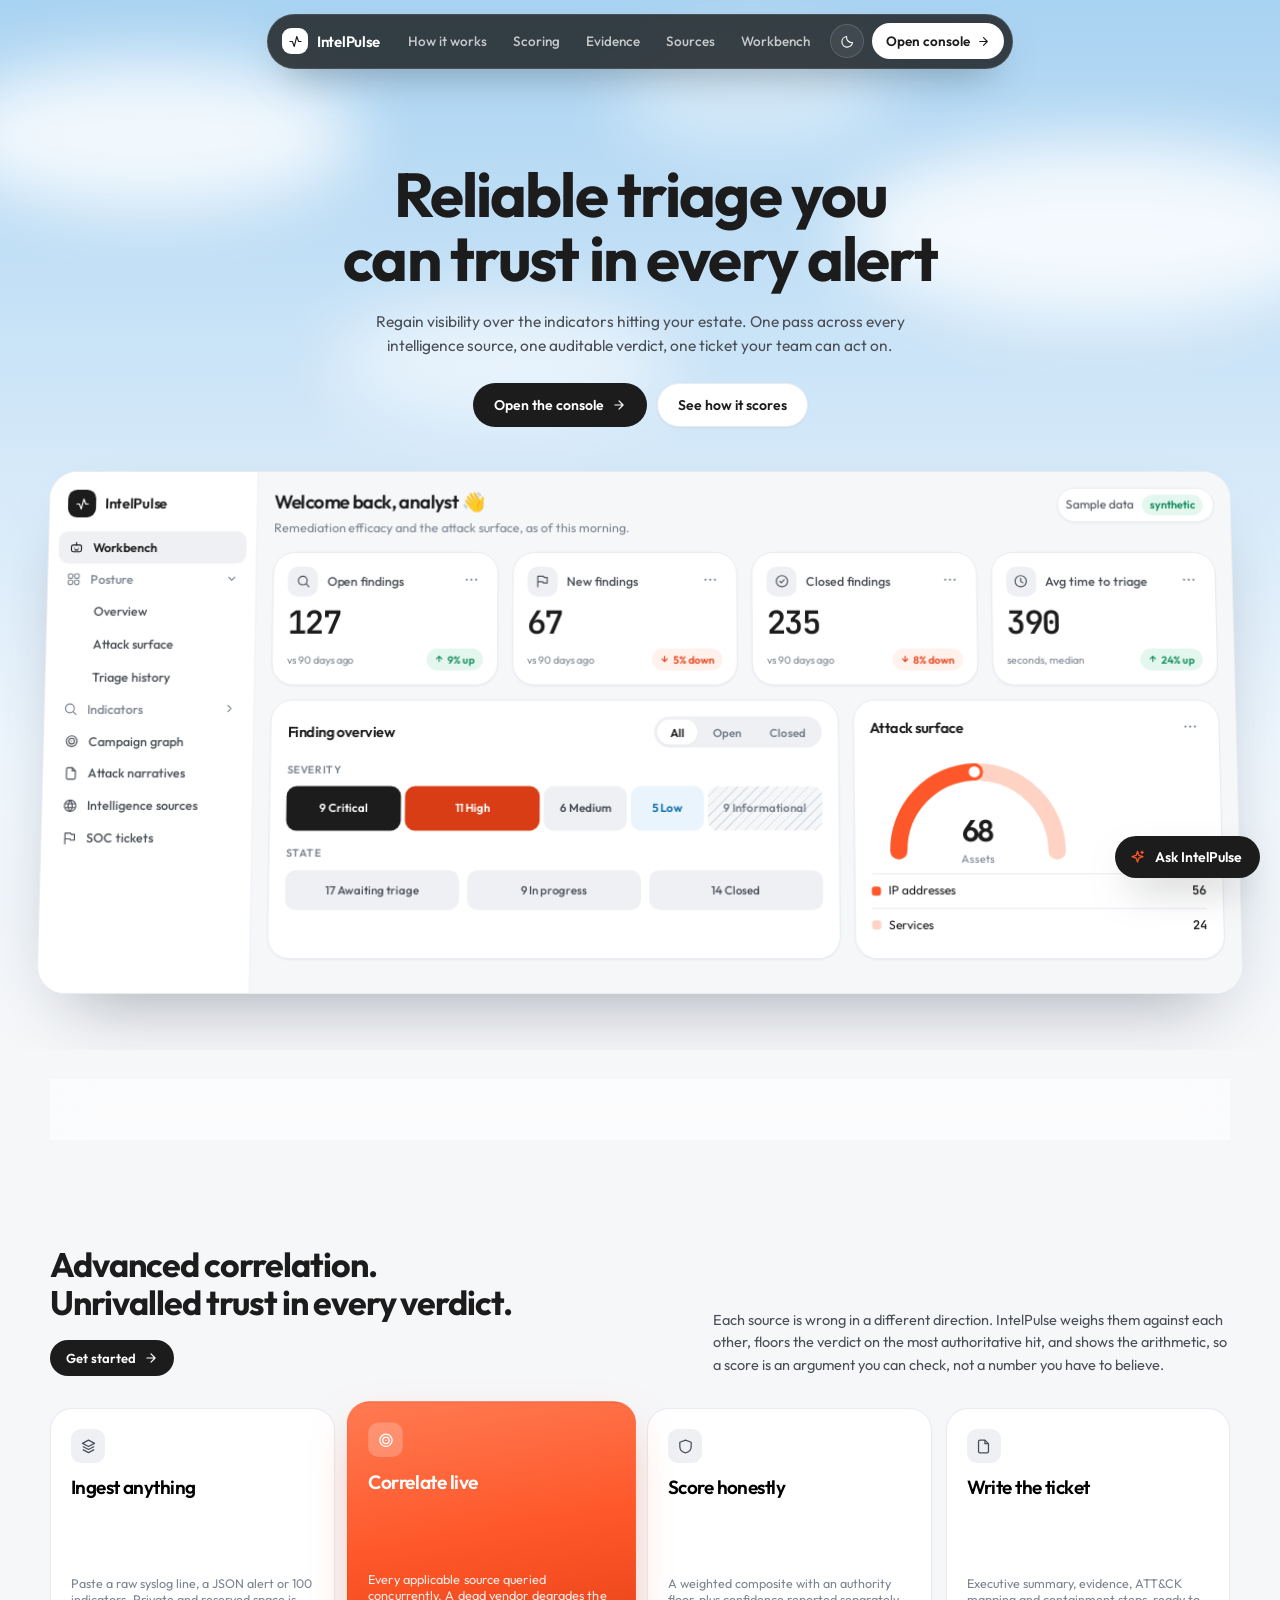
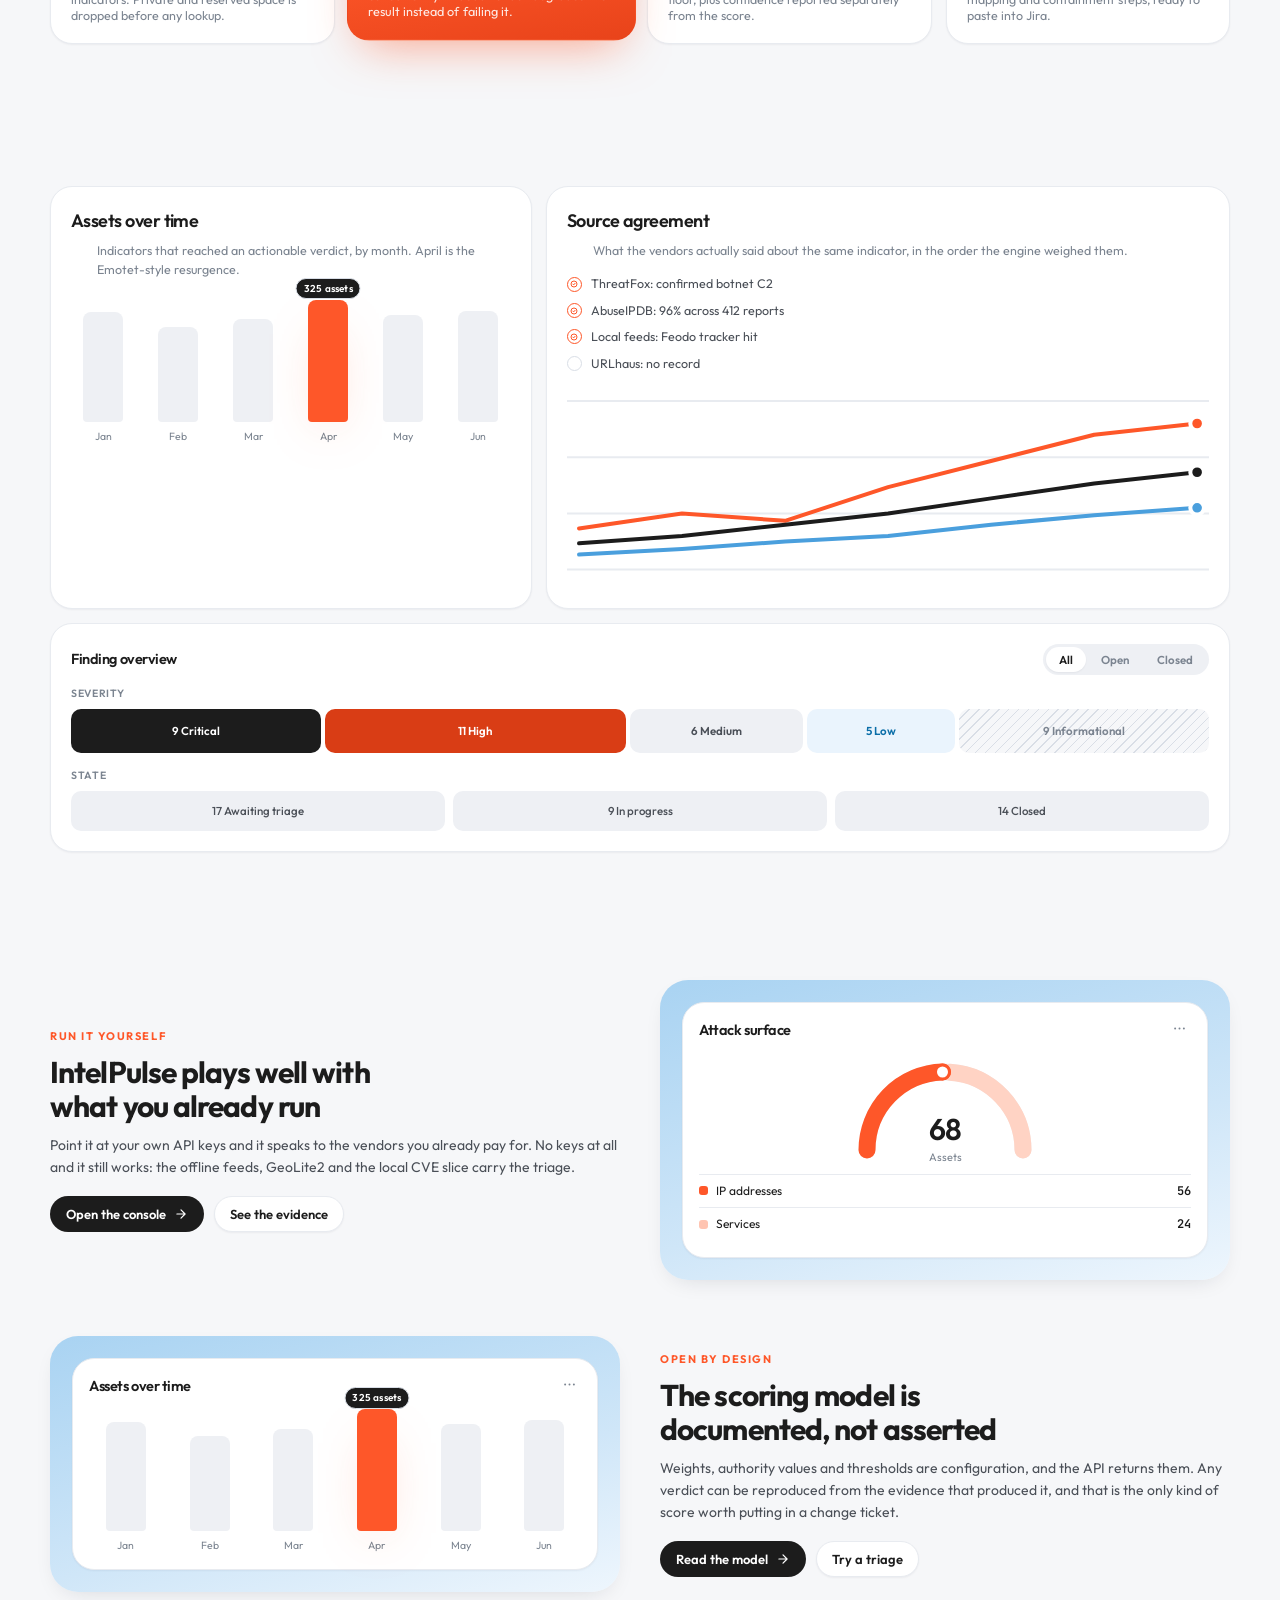
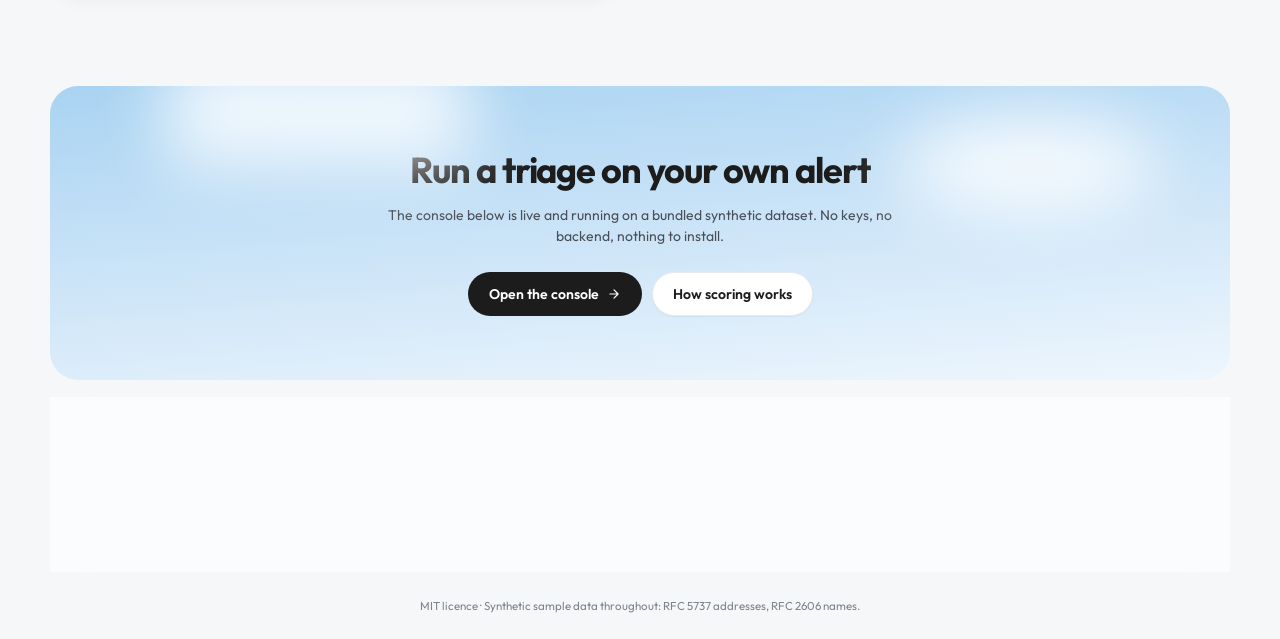
==== commit 4cfda014: "Put every console view on the workspace's own data in server mode Signed in to a server, the overvie" ====
--- a/web/index.html
+++ b/web/index.html
@@ -355,6 +355,12 @@
   </div>
 </main>
 
+<!-- ══════════════════════════════════════════════ SIGN IN · SET UP ══ -->
+<!-- Server mode only (assets/data.js): the forms that get a person into the console. -->
+<main id="page-account" class="wrap page-account" hidden>
+  <div id="account-root"></div>
+</main>
+
 <button class="to-top" id="to-top" aria-label="Back to top"><svg><use href="#i-up"/></svg></button>
 
 <button class="ai-fab" id="ai-fab" aria-expanded="false" aria-controls="ai-panel">
@@ -388,10 +394,14 @@
 <script src="assets/engine.js" defer></script>
 <script src="assets/charts.js" defer></script>
 <script src="assets/demo-data.js" defer></script>
+<script src="assets/data.js" defer></script>
+<script src="assets/account.js" defer></script>
 <script src="assets/console-panes.js" defer></script>
 <!-- the findings model before suite.js: it derives the severity bar and the
      state row from it, and its arithmetic is unit-tested in Node -->
 <script src="assets/console-model.js" defer></script>
+<!-- the server's views: after the panes and the model, which they draw with -->
+<script src="assets/console-server.js" defer></script>
 <script src="assets/suite.js" defer></script>
 </body>
 </html>
--- a/web/assets/suite.css
+++ b/web/assets/suite.css
@@ -1009,7 +1009,7 @@
 .wb-muted { color: var(--ink-3); }
 .wb-mono { font-family: var(--mono); font-size: 11.5px; word-break: break-word; }
 .wb-preview:empty { display: none; }
-.wb-live { margin-top: 14px; padding-top: 12px; border-top: 1px solid var(--line); }
+.wb-source { margin-left: auto; text-transform: none; letter-spacing: 0; }
 .wb-link {
   font: inherit; font-size: 12px; font-weight: 600; color: var(--flame-ink); background: none;
   border: 0; padding: 0; cursor: pointer; text-decoration: underline; text-underline-offset: 3px;
@@ -1442,3 +1442,43 @@
 .cg-table th:nth-child(4) { width: 22%; }
 .cg-table th:nth-child(5) { width: 10%; }
 .cg-table th:nth-child(6) { width: 12%; }
+
+/* ═══════════════════════════════════════ sign in · set up (server mode) */
+.page-account { padding-top: 120px; padding-bottom: 60px; }
+.account-card { width: min(460px, 100%); margin-inline: auto; padding: 24px; }
+.account-title { font-size: 22px; font-weight: 700; letter-spacing: -.01em; line-height: 1.25; }
+.account-lead { margin-top: 6px; }
+.account-field { display: grid; gap: 6px; margin-top: 14px; }
+.account-field .wb-field { width: 100%; flex: none; }
+.account-field .wb-hint { margin-top: 0; }
+.account-field .wb-field[aria-invalid="true"] { border-color: var(--sev-critical); }
+.account-actions { margin-top: 18px; }
+.account-who { max-width: 220px; overflow: hidden; text-overflow: ellipsis; white-space: nowrap; }
+@media (pointer: coarse) {
+  .account-field .wb-field, .account-actions .btn, #c-signout { min-height: 44px; }
+}
+
+/* ─── the server's views (console-server.js): the console's own components, laid
+   out for tables with more columns and a few controls in a row ─── */
+.sv-gap { margin-top: 14px; }
+.sv-card + .sv-card { margin-top: 14px; }
+.sv-sub { display: block; font-size: 11px; color: var(--ink-3); overflow: hidden; text-overflow: ellipsis; }
+.sv-filters .wb-field { flex: 1 1 160px; }
+.sv-filters .wb-field[type="search"] { flex: 3 1 240px; }
+.wb-field.sv-select { flex: 0 1 auto; width: auto; padding-block: 8px; }
+.sv-controls { display: flex; flex-wrap: wrap; gap: 6px; }
+.sv-controls .sv-select { max-width: 100%; }
+.table.sv-table th:nth-child(n) { width: auto; }
+.table.sv-table th:first-child { width: 30%; }
+/* wrap rather than cut: a status, a date or an error is read whole */
+.table.sv-table td { white-space: normal; overflow-wrap: anywhere; }
+.sv-cell { min-width: 0; }
+.sv-cell .wb-badge { vertical-align: middle; }
+.sv-steps { margin: 6px 0 0; padding-left: 18px; display: grid; gap: 10px; font-size: 13px; }
+.sv-steps ul { margin: 4px 0 0; padding-left: 16px; display: grid; gap: 4px; color: var(--ink-2); }
+.sv-steps .sv-sub { display: inline; }
+.sv-bars { margin-top: 8px; }
+.sv-loading { padding: 8px 0; }
+@media (pointer: coarse) {
+  .wb-field.sv-select { min-height: 44px; }
+}
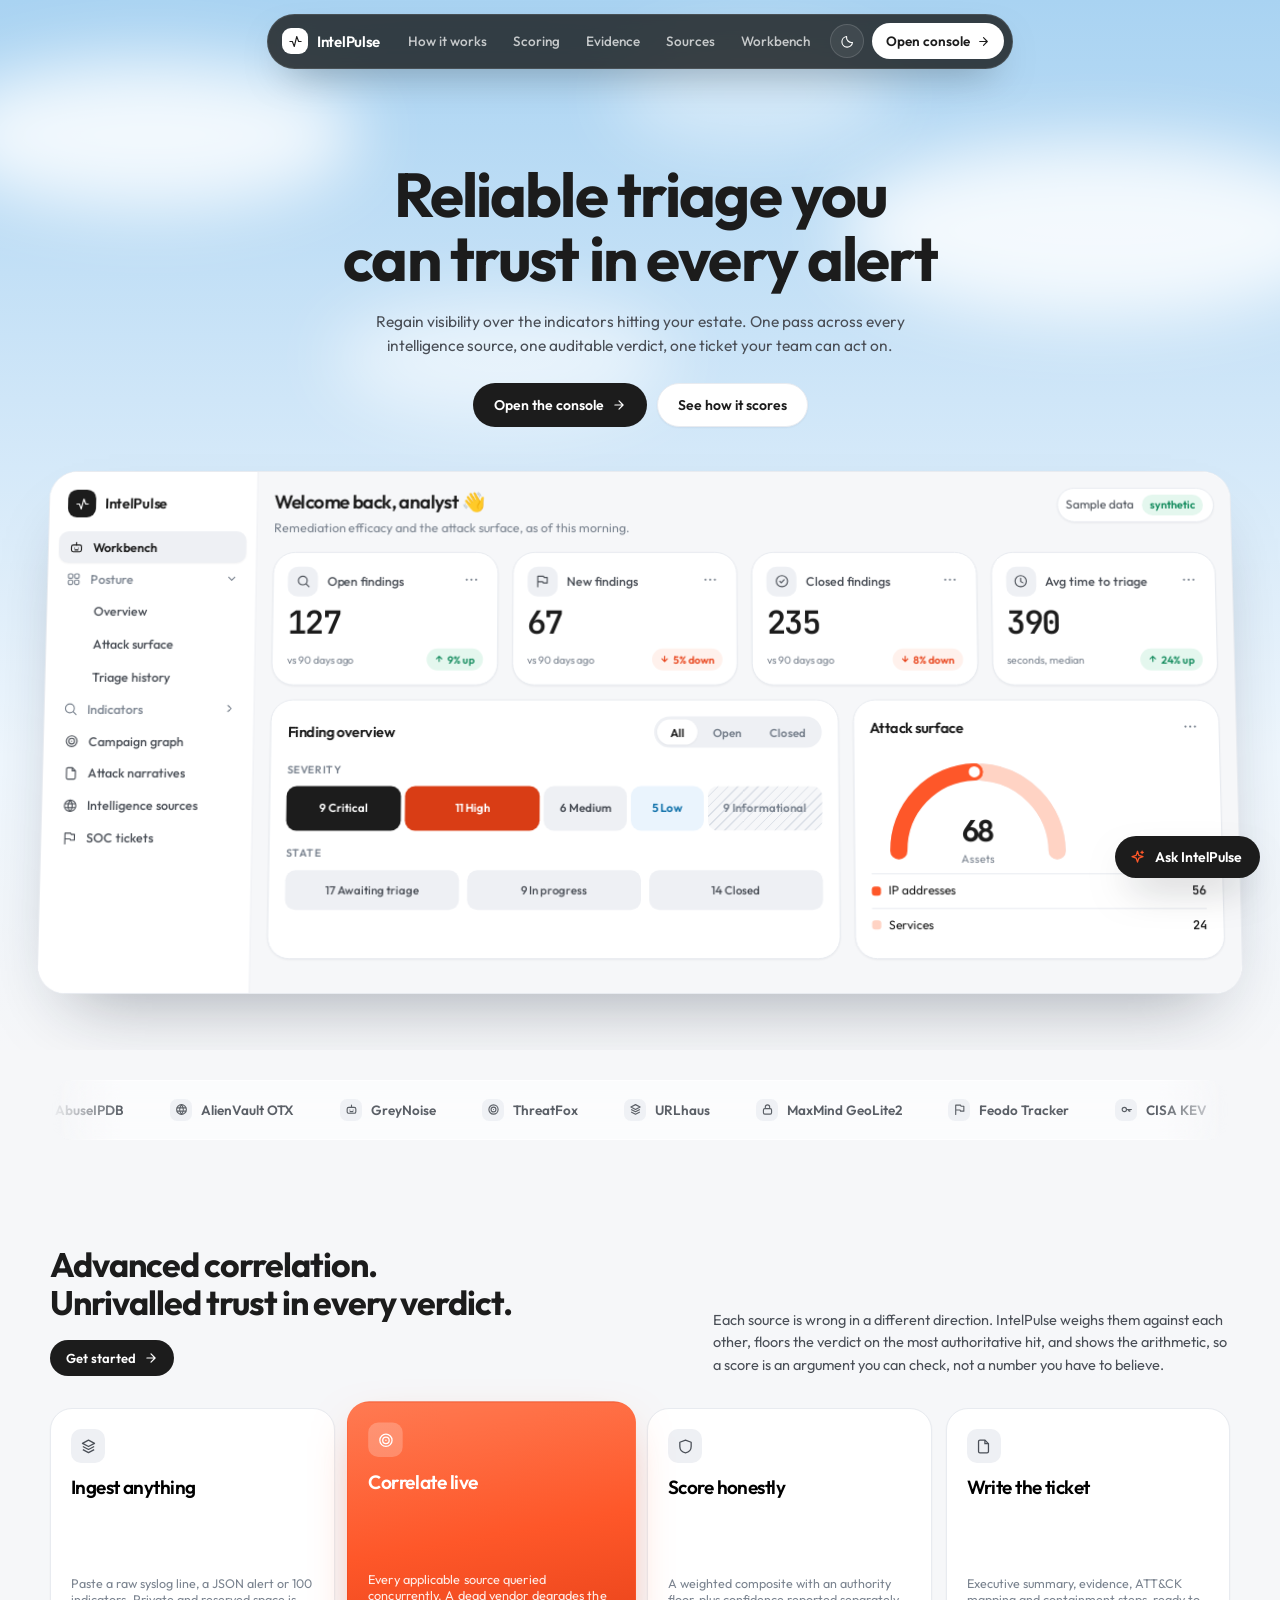
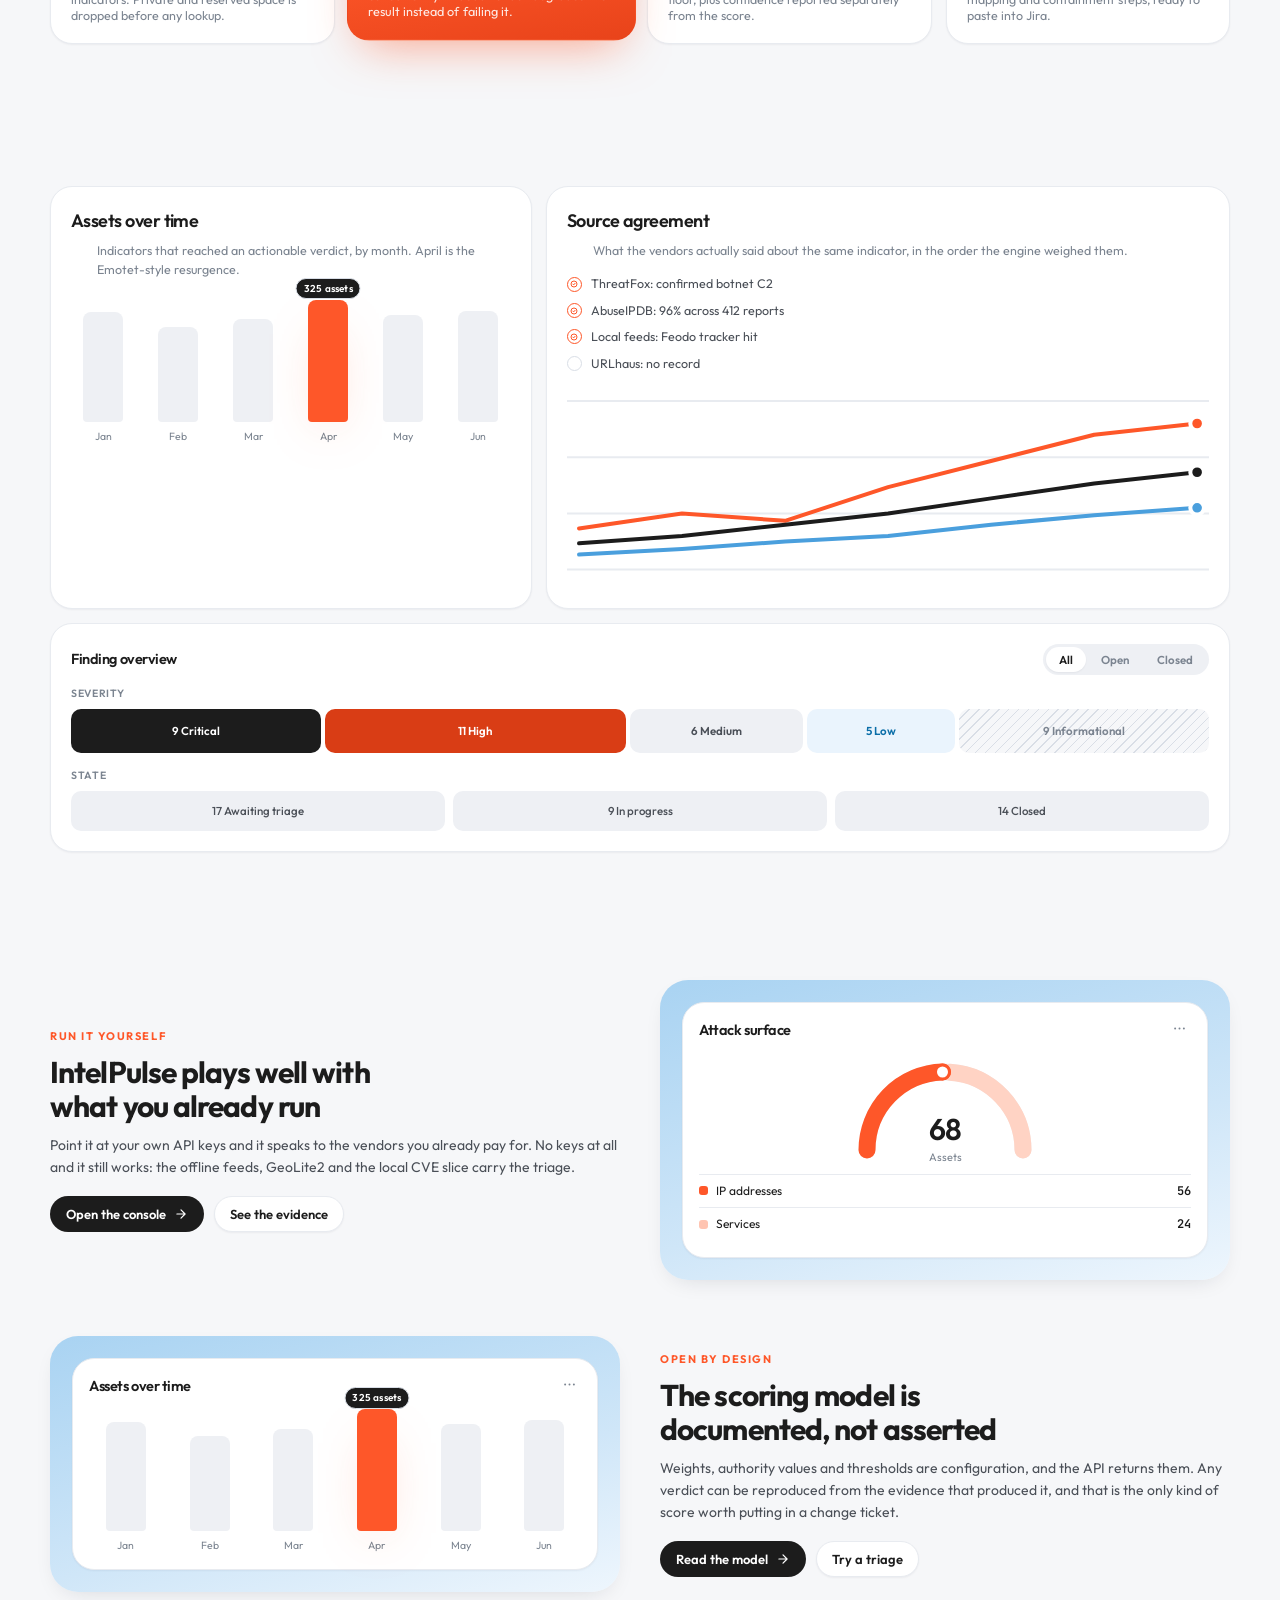
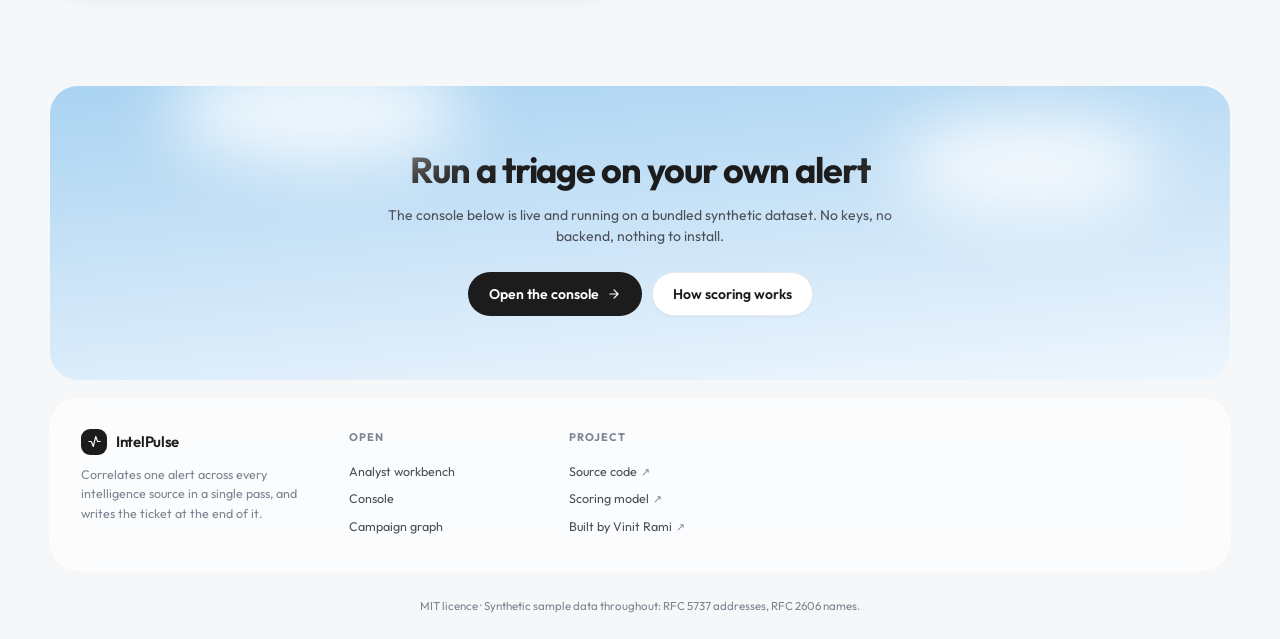
==== commit 0f85aa5e: "Add the workspace panes: Settings, Team, API tokens, Audit and Profile In server mode a Workspace gr" ====
--- a/web/index.html
+++ b/web/index.html
@@ -402,6 +402,7 @@
 <script src="assets/console-model.js" defer></script>
 <!-- the server's views: after the panes and the model, which they draw with -->
 <script src="assets/console-server.js" defer></script>
+<script src="assets/console-admin.js" defer></script>
 <script src="assets/suite.js" defer></script>
 </body>
 </html>
--- a/web/assets/suite.css
+++ b/web/assets/suite.css
@@ -1482,3 +1482,26 @@
 @media (pointer: coarse) {
   .wb-field.sv-select { min-height: 44px; }
 }
+
+/* the workspace's panes (console-admin.js): forms in a grid, a switch, the token shown once */
+.sv-grid { display: grid; grid-template-columns: repeat(auto-fit, minmax(min(220px, 100%), 1fr)); gap: 12px 14px; align-items: start; }
+.sv-grid > .wb-row { grid-column: 1 / -1; margin-top: 0; }
+.sv-field { display: grid; gap: 6px; min-width: 0; flex: 1 1 220px; }
+.sv-field .wb-field { width: 100%; flex: none; }
+.sv-field .wb-hint { margin-top: 0; }
+.sv-key { align-items: end; }
+.sv-tracker { display: grid; grid-template-columns: repeat(auto-fit, minmax(min(220px, 100%), 1fr)); gap: 12px 14px; }
+.sv-tracker h5 { grid-column: 1 / -1; margin: 0; font-size: 13px; }
+.sv-tracker .wb-row { grid-column: 1 / -1; margin-top: 0; }
+.sv-switch input, .sv-check input { width: 18px; height: 18px; accent-color: var(--flame); }
+.sv-check { display: inline-flex; align-items: center; gap: 6px; font-size: 12.5px; color: var(--ink-2); }
+.sv-status:empty { display: none; }
+.sv-status { margin-top: 10px; }
+.sv-bad { color: var(--sev-critical); }
+.sv-once { margin-top: 12px; padding: 12px 14px; border: 1px solid var(--line-2); border-radius: var(--r-sm); background: var(--ground-2); }
+.sv-once .wb-field { flex: 1 1 280px; }
+.nav-workspace { margin-top: 14px; padding-top: 12px; border-top: 1px solid var(--line); }
+.nav-workspace-label { padding: 0 12px 6px; }
+@media (pointer: coarse) {
+  .sv-switch, .sv-check { min-height: 44px; display: inline-flex; align-items: center; }
+}
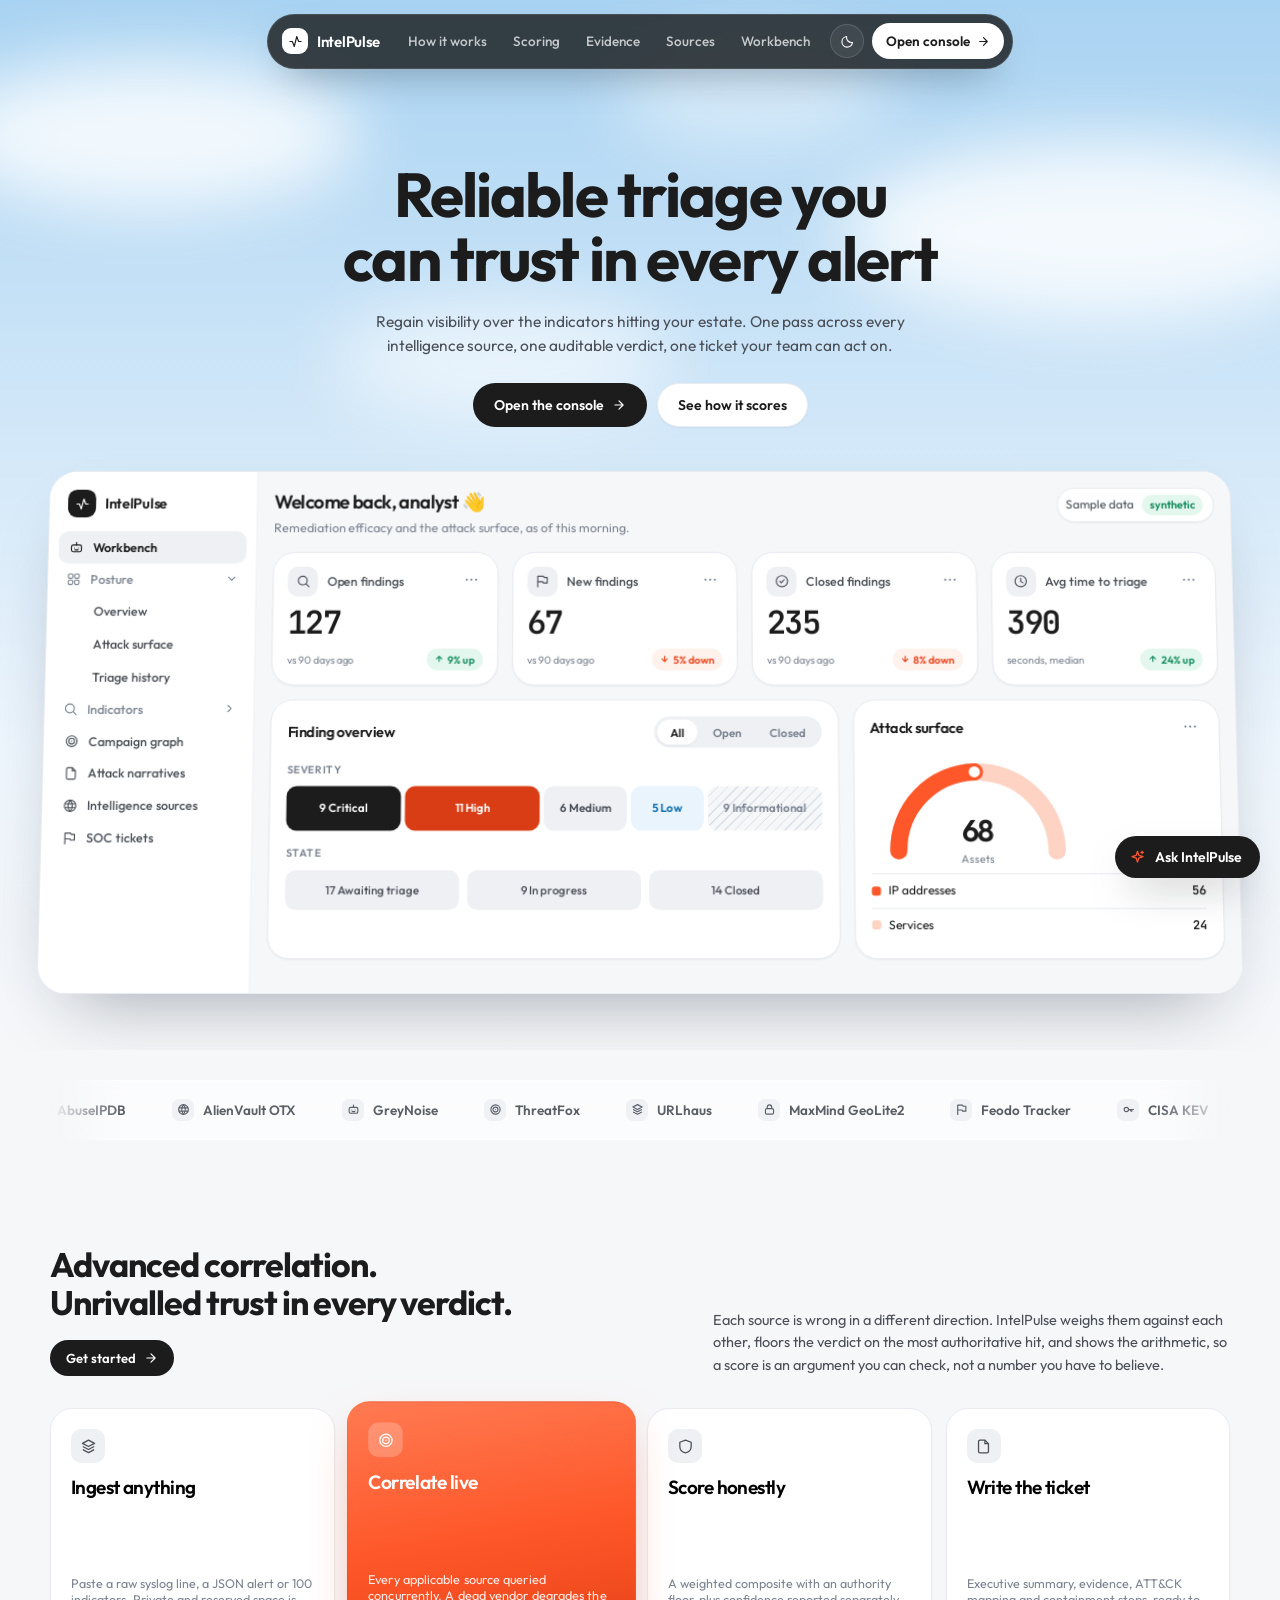
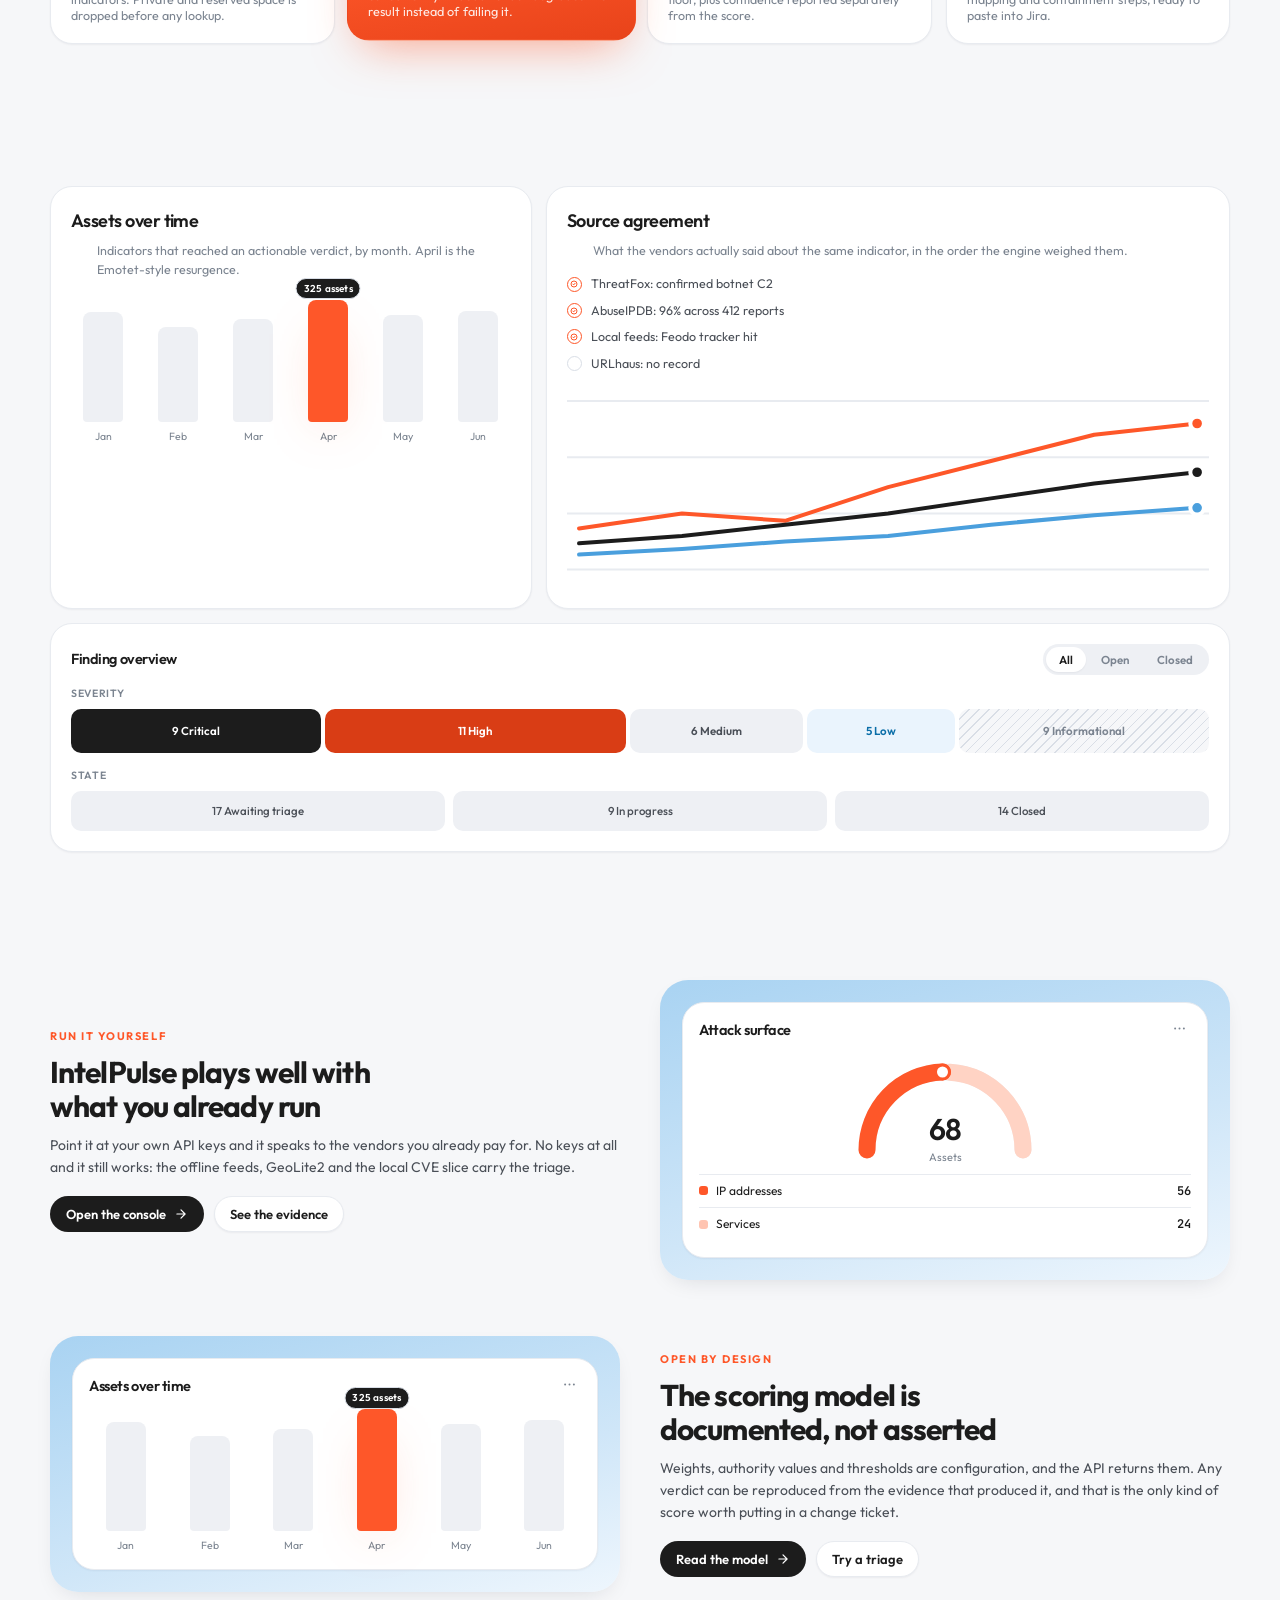
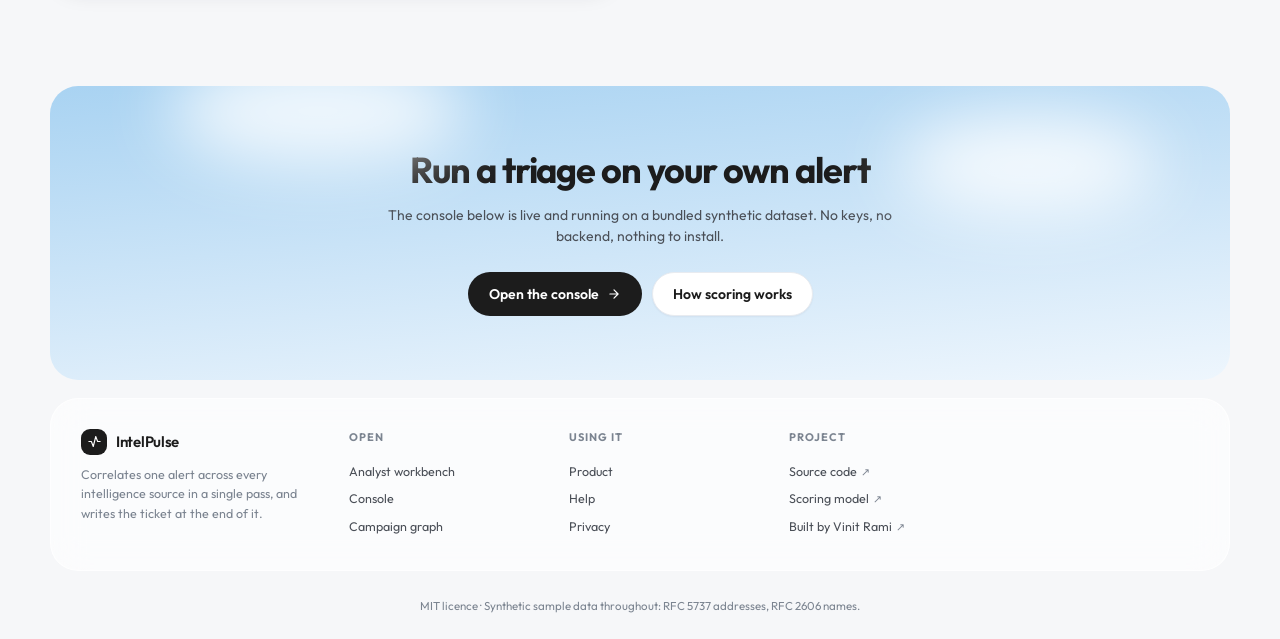
==== commit f312e2c0: "Add product, privacy and help pages, and keep a server's cases out of the browser product.html, priv" ====
--- a/web/index.html
+++ b/web/index.html
@@ -326,6 +326,12 @@
         <a href="#/console" data-route="console">Console</a>
         <a href="#/console/campaigns">Campaign graph</a>
       </nav>
+      <nav aria-label="Using IntelPulse">
+        <h3>Using it</h3>
+        <a href="product.html">Product</a>
+        <a href="help.html">Help</a>
+        <a href="privacy.html">Privacy</a>
+      </nav>
       <nav aria-label="About the project">
         <h3>Project</h3>
         <a href="https://github.com/vinitrami-Soc/intelpulse"
@@ -359,6 +365,7 @@
 <!-- Server mode only (assets/data.js): the forms that get a person into the console. -->
 <main id="page-account" class="wrap page-account" hidden>
   <div id="account-root"></div>
+  <p class="account-links"><a href="help.html">Help</a> <span aria-hidden="true">·</span> <a href="privacy.html">Privacy</a></p>
 </main>
 
 <button class="to-top" id="to-top" aria-label="Back to top"><svg><use href="#i-up"/></svg></button>
--- a/web/assets/suite.css
+++ b/web/assets/suite.css
@@ -1505,3 +1505,81 @@
 @media (pointer: coarse) {
   .sv-switch, .sv-check { min-height: 44px; display: inline-flex; align-items: center; }
 }
+.sv-pick { margin: 0 0 12px; }
+.sv-pick .label-xs { margin-right: 4px; }
+
+/* sign-up: the two kinds of workspace, as large choices */
+.account-kind { border: 0; padding: 0; margin: 14px 0 0; display: grid; gap: 8px; }
+.account-kind legend { padding: 0; margin-bottom: 6px; }
+.account-choice { display: flex; gap: 10px; align-items: flex-start; padding: 10px 12px; border: 1px solid var(--line-2);
+  border-radius: var(--r-sm); cursor: pointer; }
+.account-choice:has(input:checked) { border-color: var(--flame); box-shadow: 0 0 0 3px var(--flame-wash); }
+.account-choice input { margin-top: 3px; accent-color: var(--flame); width: 16px; height: 16px; }
+.account-choice span { display: grid; gap: 2px; }
+.account-choice small { color: var(--ink-3); font-size: 12px; }
+.account-alt { margin-top: 14px; }
+.sv-wide-check { grid-column: 1 / -1; }
+@media (pointer: coarse) { .account-choice { min-height: 44px; } }
+
+.sv-gap-sm { margin-top: 6px; }
+.account-links { margin-top: 16px; text-align: center; font-size: 12.5px; color: var(--ink-3); }
+.account-links a { color: var(--ink-2); text-decoration: underline; text-underline-offset: 2px; }
+.account-links a:hover { color: var(--ink); }
+@media (pointer: coarse) { .account-links a { min-height: 44px; display: inline-flex; align-items: center; } }
+
+/* ───────────────────────── product, privacy and help: plain documents (product.html …) */
+.doc-top { display: flex; align-items: center; gap: 12px; flex-wrap: wrap; padding-block: 20px 8px; }
+.doc-top .brand { padding-right: 0; }
+.doc-top .brand .mk { background: var(--ink); color: var(--paper); }
+.doc-top .brand b { color: var(--ink); }
+.doc-nav { display: flex; flex-wrap: wrap; gap: 4px; margin-left: auto; }
+.doc-nav a {
+  display: inline-flex; align-items: center; padding: 8px 12px; border-radius: var(--r-full);
+  color: var(--ink-2); font-size: 13.5px; font-weight: 500; border: 1px solid transparent;
+  transition: color var(--t-fast), background-color var(--t-fast);
+}
+.doc-nav a:hover { color: var(--ink); background: var(--ground-2); }
+.doc-nav a[aria-current="page"] { color: var(--ink); background: var(--paper); border-color: var(--line); }
+.doc { padding-block: 16px 48px; }
+.doc-body {
+  max-width: 760px; margin-inline: auto; padding: 40px;
+  background: var(--paper); border: 1px solid var(--line); border-radius: var(--r-xl);
+}
+@media (max-width: 640px) { .doc-body { padding: 24px 20px; border-radius: var(--r-lg); } }
+.doc-body h1 { font-size: clamp(28px, 4.4vw, 40px); line-height: 1.1; }
+.doc-body .lede { margin-top: 14px; color: var(--ink-2); font-size: 16px; }
+.doc-body h2 { font-size: 20px; margin-top: 32px; }
+.doc-body h3 { font-size: 15px; margin-top: 20px; }
+.doc-body p { margin-top: 10px; color: var(--ink-2); }
+.doc-body :is(ul, ol) { margin: 10px 0 0; padding-left: 20px; color: var(--ink-2); }
+.doc-body li + li { margin-top: 6px; }
+.doc-body strong { color: var(--ink); font-weight: 600; }
+.doc-body a { color: var(--flame-ink); text-decoration: underline; text-underline-offset: 2px; }
+:root[data-theme="dark"] .doc-body a { color: var(--flame-ink-2); }
+.doc-body code { font-family: var(--mono); font-size: 13px; background: var(--ground-2); padding: 1px 5px; border-radius: 6px; overflow-wrap: anywhere; }
+.doc-body .table-wrap { margin-top: 12px; overflow-x: auto; }
+.doc-table { width: 100%; border-collapse: collapse; font-size: 13.5px; }
+.doc-table th, .doc-table td { text-align: left; vertical-align: top; padding: 10px 12px 10px 0; border-bottom: 1px solid var(--line); }
+.doc-table th { color: var(--ink); font-weight: 600; }
+.doc-table td { color: var(--ink-2); }
+.doc-meta { margin-top: 32px; font-size: 12.5px; color: var(--ink-3); }
+.doc-cta { display: flex; flex-wrap: wrap; gap: 10px; margin-top: 22px; }
+.doc-body .doc-cta a { text-decoration: none; }
+.doc-body .doc-cta .btn-dark { color: var(--paper); }
+:root[data-theme="dark"] .doc-body .doc-cta .btn-dark { color: #111; }
+.doc-body .doc-cta .btn-light { color: var(--ink); }
+.doc-foot { display: flex; flex-wrap: wrap; justify-content: center; gap: 4px 18px; padding-block: 0 32px; font-size: 12.5px; color: var(--ink-3); }
+.doc-foot a { color: var(--ink-2); }
+.doc-foot a:hover { color: var(--flame-ink); }
+@media (pointer: coarse) { .doc-nav a, .doc-foot a { min-height: 44px; display: inline-flex; align-items: center; } }
+.doc-body kbd { font-family: var(--mono); font-size: 12px; padding: 1px 6px; border: 1px solid var(--line-2); border-bottom-width: 2px; border-radius: 6px; background: var(--ground); color: var(--ink); }
+/* On a phone a three-column table is three slivers: each row becomes a card, each cell says what it is. */
+@media (max-width: 560px) {
+  .doc-table thead { position: absolute; width: 1px; height: 1px; overflow: hidden; clip-path: inset(50%); }
+  .doc-table tr { display: block; padding-block: 10px; border-bottom: 1px solid var(--line); }
+  .doc-table td { display: block; border: 0; padding: 2px 0; }
+  .doc-table td[data-label]::before {
+    content: attr(data-label); display: block; margin-top: 6px;
+    font-size: 11px; font-weight: 700; letter-spacing: .08em; text-transform: uppercase; color: var(--ink-3);
+  }
+}
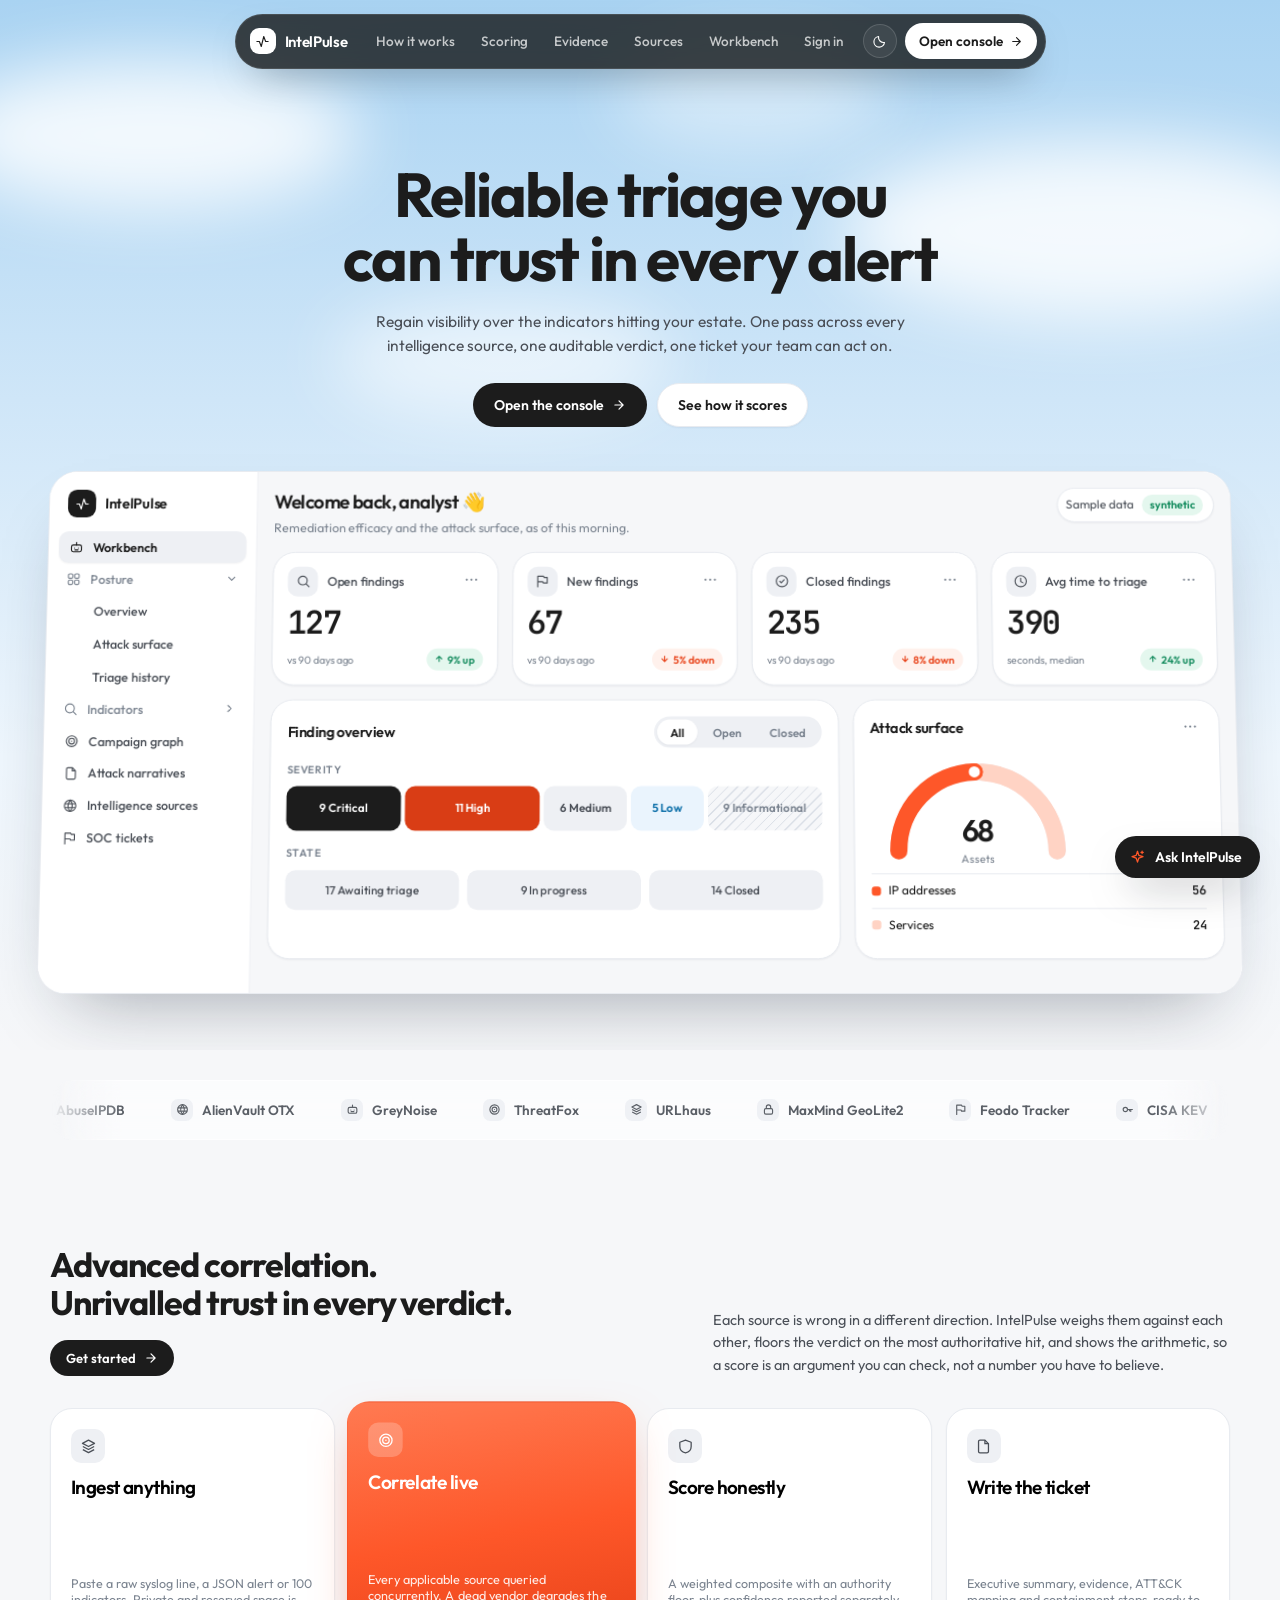
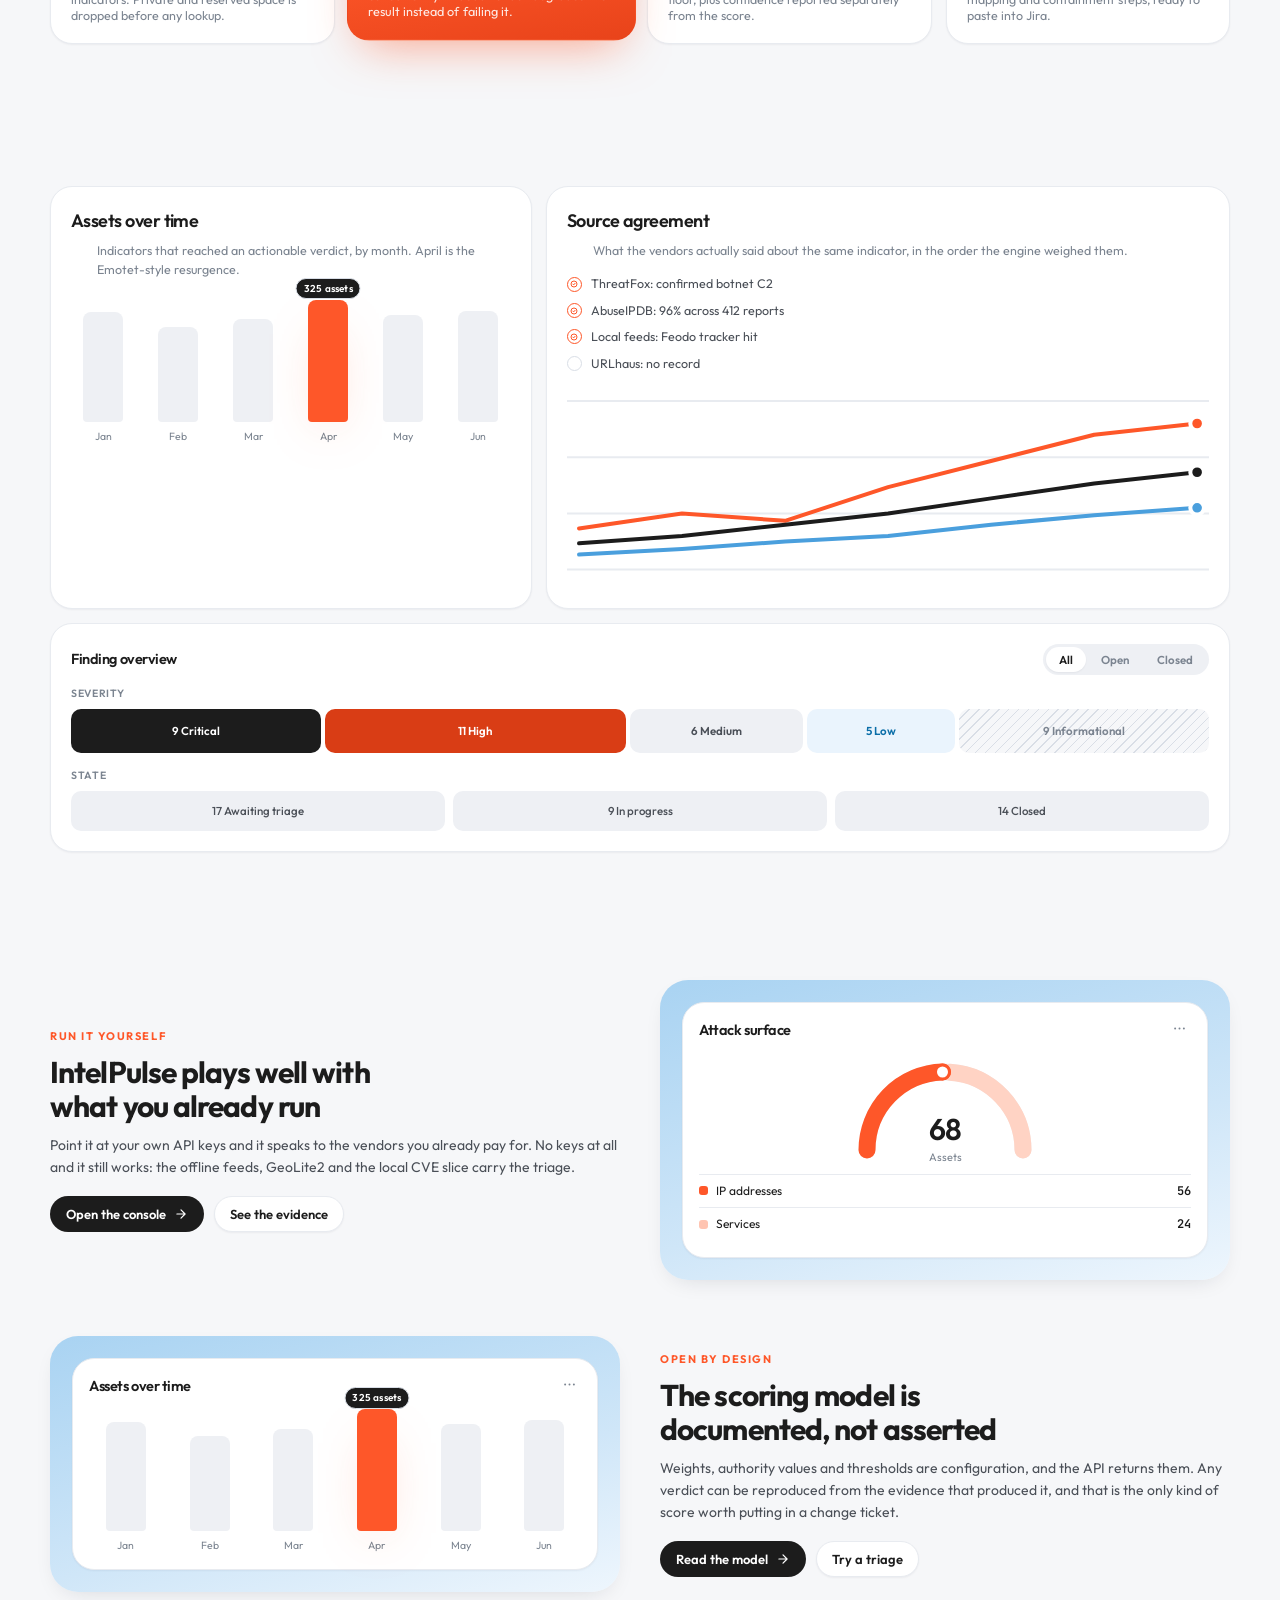
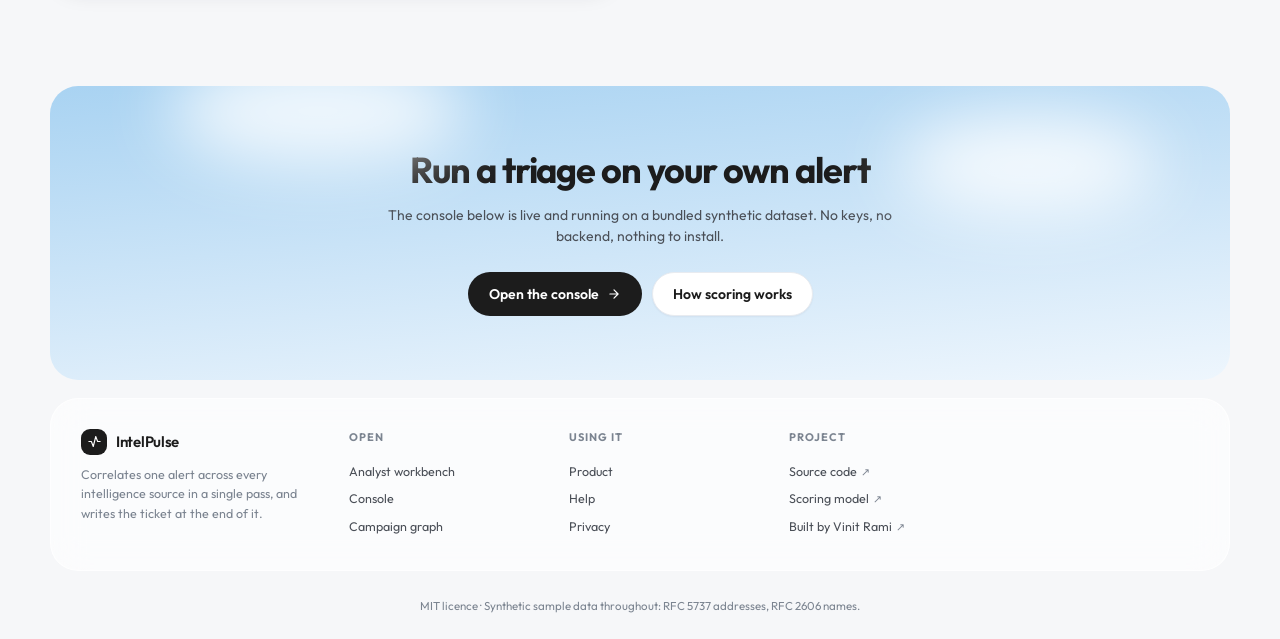
==== commit ce3fea27: "Give the workbench the console's design, and offer sign-in in the demo The workbench drew its result" ====
--- a/web/index.html
+++ b/web/index.html
@@ -77,6 +77,7 @@
       <a href="#evidence">Evidence</a>
       <a href="#sources">Sources</a>
       <a href="#/console/workbench">Workbench</a>
+      <a href="#/signin" data-signin-link>Sign in</a>
     </div>
     <button class="icon-ghost" id="theme-btn" aria-label="Switch theme">
       <svg id="theme-icon"><use href="#i-moon"/></svg>
@@ -96,6 +97,7 @@
   <hr>
   <a href="#/console/workbench"><svg><use href="#i-pulse"/></svg> Analyst workbench</a>
   <a href="#/console/campaigns"><svg><use href="#i-grid"/></svg> Campaign graph</a>
+  <a href="#/signin" data-signin-link><svg><use href="#i-lock"/></svg> Sign in</a>
   <button class="menu-cta" id="menu-cta" data-route="console">Open console <svg><use href="#i-arrow"/></svg></button>
 </nav>
 
--- a/web/assets/suite.css
+++ b/web/assets/suite.css
@@ -1019,8 +1019,8 @@
 .wb-starters { display: grid; gap: 8px; }
 .wb-starter {
   display: grid; gap: 3px; text-align: left; font: inherit; color: var(--ink);
-  background: var(--ground); border: 1px solid var(--line); border-radius: var(--r-sm);
-  padding: 11px 12px; cursor: pointer; transition: border-color var(--t-fast), transform var(--t-fast);
+  background: var(--ground-2); border: 1px solid transparent; border-radius: var(--r-sm);
+  padding: 12px 13px; cursor: pointer; transition: border-color var(--t-fast), transform var(--t-fast);
 }
 .wb-starter:hover { border-color: var(--flame); transform: translateY(-1px); }
 .wb-starter b { font-size: 13px; font-weight: 600; }
@@ -1032,16 +1032,18 @@
 .wb-conn.err { color: var(--sev-high); }
 
 .wb-chips { display: flex; flex-wrap: wrap; gap: 5px; margin-top: 8px; }
+/* Shaped and filled like .pill-sev, so a tag, a technique and a verdict are
+   one family wherever they appear: neutral, azure for ATT&CK, flame for malware. */
 .wb-chip {
   display: inline-flex; align-items: center; gap: 5px; max-width: 100%;
-  font: 500 11.5px var(--sans); color: var(--ink-2); background: var(--ground-2);
-  border: 1px solid var(--line); border-radius: var(--r-full); padding: 3px 9px;
+  font: 600 11px var(--sans); color: var(--ink-2); background: var(--ground-2);
+  border: 0; border-radius: var(--r-full); padding: 4px 10px;
   overflow-wrap: anywhere;
 }
 .wb-chip b { font: 600 9.5px var(--sans); text-transform: uppercase; letter-spacing: .06em; color: var(--ink-3); }
-.wb-chip.on { color: var(--sev-ok); border-color: color-mix(in srgb, var(--sev-ok) 36%, transparent); background: var(--sev-ok-bg); }
-.wb-chip.malware { color: var(--flame-ink-2); border-color: color-mix(in srgb, var(--flame) 26%, transparent); background: var(--flame-wash); }
-.wb-chip.attack { color: var(--azure-ink); border-color: color-mix(in srgb, var(--azure) 36%, transparent); background: var(--azure-wash); }
+.wb-chip.on { color: var(--sev-ok); background: var(--sev-ok-bg); }
+.wb-chip.malware { color: var(--flame-ink-2); background: var(--flame-wash); }
+.wb-chip.attack { color: var(--azure-ink); background: var(--azure-wash); }
 
 /* One label column for the whole indicator card: the key-value rows, the
    diff and the evidence bars all start their values at the same x. */
@@ -1057,15 +1059,15 @@
    glyph stays: severity is never carried by colour alone. */
 .wb-badge {
   display: inline-flex; align-items: center; gap: 5px; flex: 0 0 auto; white-space: nowrap;
-  font: 600 11px var(--sans); letter-spacing: .01em;
-  padding: 4px 10px 4px 9px; border-radius: var(--r-full); border: 1px solid transparent;
+  font: 600 10.5px var(--sans); letter-spacing: .01em;
+  padding: 3px 9px 3px 8px; border-radius: var(--r-full); border: 0;
 }
 .wb-badge svg { width: 8px; height: 8px; fill: currentColor; }
 .wb-badge.critical { background: var(--ink); color: var(--paper); }
-.wb-badge.high { background: var(--flame-wash); color: var(--flame-ink-2); border-color: color-mix(in srgb, var(--flame) 22%, transparent); }
-.wb-badge.medium { background: var(--ground-2); color: var(--ink-2); border-color: var(--line); }
+.wb-badge.high { background: var(--flame-wash); color: var(--flame-ink-2); }
+.wb-badge.medium { background: var(--ground-2); color: var(--ink-2); }
 .wb-badge.low { background: var(--azure-wash); color: var(--azure-ink); }
-.wb-badge.informational { background: var(--ground-2); color: var(--ink-3); border-color: var(--line); }
+.wb-badge.informational { background: var(--ground-2); color: var(--ink-3); }
 .wb-badge.allowlisted { background: var(--sev-ok-bg); color: var(--sev-ok); }
 
 /* ─── results ─── */
@@ -1077,26 +1079,50 @@
 .wb-summary { font-size: 14px; line-height: 1.6; color: var(--ink-2); }
 .wb-mode-note { margin-left: auto; }
 
-.wb-ioc-list { display: grid; gap: 8px; }
-.wb-ioc { border: 1px solid var(--line); border-radius: var(--r-sm); background: var(--paper); min-width: 0; }
-.wb-ioc.open { border-color: color-mix(in srgb, var(--flame) 40%, var(--line)); }
+/* ─── every indicator: the overview's "Latest" table, rows that open ───
+   Same header type, same row rule and hover, same pills; the open row's
+   detail is drawn in the overview's tiles rather than boxes inside boxes. */
+.wb-ioc-list { display: grid; min-width: 0; }
+.wb-ioc-head, .wb-ioc-top {
+  display: grid; align-items: center; gap: 10px;
+  grid-template-columns: 14px minmax(0, 2.2fr) minmax(56px, .7fr) minmax(108px, 1fr) minmax(0, 1.2fr) 44px;
+}
+.wb-ioc-head { padding: 8px 10px; border-bottom: 1px solid var(--line);
+  font-size: 10.5px; font-weight: 600; letter-spacing: .06em; text-transform: uppercase; color: var(--ink-3); }
+.wb-ioc-head span:last-child { text-align: right; }
+.wb-ioc { border-bottom: 1px solid var(--line); min-width: 0; }
 .wb-ioc-top {
-  display: flex; align-items: center; flex-wrap: wrap; gap: 8px 10px; width: 100%;
-  padding: 10px 12px; font: inherit; color: inherit; text-align: left;
-  background: none; border: 0; border-radius: var(--r-sm); cursor: pointer;
-}
-.wb-ioc-top:hover { background: var(--ground-2); }
+  width: 100%; padding: 11px 10px; font: inherit; font-size: 12.5px; color: inherit; text-align: left;
+  background: none; border: 0; border-radius: 0; cursor: pointer; transition: background-color var(--t-fast);
+}
+.wb-ioc-top:hover, .wb-ioc.open .wb-ioc-top { background: var(--ground-2); }
 .wb-chev { width: 14px; height: 14px; flex: 0 0 14px; stroke: var(--ink-3); fill: none; stroke-width: 2.1;
   transition: transform var(--t-fast) var(--ease); }
 .wb-ioc.open .wb-chev { transform: rotate(90deg); }
-.wb-type { font: 600 9.5px var(--sans); text-transform: uppercase; letter-spacing: .07em; color: var(--ink-3);
-  border: 1px solid var(--line); padding: 2px 6px; border-radius: 5px; background: var(--ground-2); }
-.wb-value { flex: 1 1 160px; min-width: 0; font-family: var(--mono); font-size: 12.5px; overflow-wrap: anywhere; }
-.wb-score { font: 650 16px var(--mono); min-width: 36px; text-align: right; }
-.wb-ioc-detail { border-top: 1px solid var(--line); padding: 16px; display: grid; gap: 18px; min-width: 0; }
+.wb-type { color: var(--ink-2); }
+.wb-value { min-width: 0; font-family: var(--mono); font-size: 12.5px; overflow-wrap: anywhere; }
+.wb-verdict, .wb-flagged { min-width: 0; }
+.wb-flagged { color: var(--ink-2); overflow: hidden; text-overflow: ellipsis; white-space: nowrap; }
+.wb-score { font: 650 14px var(--mono); text-align: right; }
+.wb-ioc-detail { padding: 16px 10px 20px 34px; display: grid; gap: 18px; min-width: 0; }
 .wb-ioc-detail > .chart, .wb-ioc-detail .wb-chips { margin-top: 0; }
 .wb-ioc-detail[hidden] { display: none; }
 .wb-list { margin: 0; padding-left: 18px; font-size: 12.5px; color: var(--ink-2); display: grid; gap: 3px; }
+
+/* The overview's state tiles: a filled block, a label, a figure. */
+.wb-tiles { display: grid; grid-template-columns: repeat(auto-fit, minmax(180px, 1fr)); gap: 8px; }
+.wb-tile { display: grid; gap: 8px; align-content: start; min-width: 0; padding: 12px 14px;
+  border-radius: var(--r-sm); background: var(--ground-2); }
+.wb-tile-head { display: flex; align-items: center; justify-content: space-between; gap: 8px; flex-wrap: wrap; }
+.wb-tile-val { font: 600 22px var(--mono); letter-spacing: -.03em; line-height: 1; }
+.wb-tile-val small { font-size: 13px; font-weight: 500; color: var(--ink-3); letter-spacing: 0; }
+.wb .wb-tile .meter { width: 100%; }   /* outranks .wb .meter, which is 72px */
+.wb-tile .wb-kv { grid-template-columns: auto minmax(0, 1fr); }
+.wb-context code { font-size: 12px; line-height: 1.55; color: var(--ink); }
+.wb-steps { margin: 0; padding: 0; list-style: none; counter-reset: step; display: grid; gap: 6px; }
+.wb-steps li { counter-increment: step; display: grid; grid-template-columns: 24px minmax(0, 1fr); gap: 10px; align-items: baseline;
+  padding: 10px 12px; border-radius: var(--r-sm); background: var(--ground-2); font-size: 12.5px; color: var(--ink-2); line-height: 1.5; }
+.wb-steps li::before { content: counter(step); font: 600 11px var(--mono); color: var(--flame-ink); }
 
 .wb-diff-tag { font: 650 10px var(--sans); text-transform: uppercase; letter-spacing: .06em;
   padding: 2px 8px; border-radius: var(--r-full); border: 1px solid var(--line-2); color: var(--ink-2); }
@@ -1105,11 +1131,11 @@
 
 /* auto-fit, not auto-fill: one source gets the whole row instead of a
    200px column with a sentence wrapped a word a line beside empty space. */
-.wb-source-grid { display: grid; grid-template-columns: repeat(auto-fit, minmax(260px, 1fr)); gap: 10px; }
-.wb-source { border: 1px solid var(--line); border-radius: var(--r-sm); padding: 12px 14px; background: var(--ground); min-width: 0; display: grid; gap: 8px; align-content: start; }
-.wb-source-head { display: flex; align-items: center; justify-content: space-between; gap: 8px; min-width: 0; }
-.wb-source-name { font-size: 13px; font-weight: 600; min-width: 0; overflow-wrap: anywhere; }
-.wb-state { font: 600 10.5px var(--sans); color: var(--ink-3); background: var(--ground-2); border-radius: var(--r-full); padding: 2px 8px; white-space: nowrap; flex: 0 0 auto; }
+.wb-src-grid { display: grid; grid-template-columns: repeat(auto-fit, minmax(240px, 1fr)); gap: 8px; }
+.wb-src { border-radius: var(--r-sm); padding: 12px 14px; background: var(--ground-2); min-width: 0; display: grid; gap: 8px; align-content: start; }
+.wb-src-head { display: flex; align-items: center; justify-content: space-between; gap: 8px; min-width: 0; }
+.wb-src-name { font-size: 13px; font-weight: 600; min-width: 0; overflow-wrap: anywhere; }
+.wb-state { font: 600 10.5px var(--sans); color: var(--ink-3); background: var(--paper); border-radius: var(--r-full); padding: 3px 9px; white-space: nowrap; flex: 0 0 auto; }
 .wb-state.ok { color: var(--sev-ok); background: var(--sev-ok-bg); }
 .wb-state.error, .wb-state.rate_limited { color: var(--flame-ink-2); background: var(--flame-wash); }
 .wb-facts { display: grid; }
@@ -1356,7 +1382,15 @@
 
 @media (max-width: 720px) {
   .wb { --wb-label: 92px; }
-  .wb-ioc-detail { padding: 12px; gap: 16px; }
+  .wb-ioc-head { display: none; }
+  .wb-ioc-top { grid-template-columns: 14px minmax(0, 1fr) auto 36px;
+    grid-template-areas: "chev value verdict score"; }
+  .wb-ioc-top .wb-chev { grid-area: chev; }
+  .wb-ioc-top .wb-value { grid-area: value; }
+  .wb-ioc-top .wb-verdict { grid-area: verdict; }
+  .wb-ioc-top .wb-score { grid-area: score; }
+  .wb-ioc-top .wb-type, .wb-ioc-top .wb-flagged { display: none; }
+  .wb-ioc-detail { padding: 12px 10px 16px; gap: 16px; }
   .wb-fact { grid-template-columns: 96px minmax(0, 1fr); }
   .wb-kv { grid-template-columns: minmax(0, 1fr); gap: 1px; }
   .wb-kv dd { margin-bottom: 6px; }
@@ -1376,7 +1410,8 @@
   .cg-node .cg-dot, .cg-svg .cg-node, .cg-svg .cg-edge, .cg-svg .cg-labels text, .page-console #console-side { transition: none; }
 }
 @media (forced-colors: active) {
-  .wb-badge, .wb-chip, .wb-diff-tag { border: 1px solid CanvasText; }
+  .wb-badge, .wb-chip, .wb-diff-tag, .wb-state { border: 1px solid CanvasText; }
+  .wb-ioc, .wb-tile, .wb-src, .wb-steps li, .wb-starter { border: 1px solid CanvasText; }
   .wb .bar-fill, .wb .meter i, .wb .coverage i, .cg-key i, .cg-dot-key, .cg-share-bar i { forced-color-adjust: none; }
   .cg-share-bar { border: 1px solid CanvasText; }
 }
@@ -1448,6 +1483,16 @@
 .account-card { width: min(460px, 100%); margin-inline: auto; padding: 24px; }
 .account-title { font-size: 22px; font-weight: 700; letter-spacing: -.01em; line-height: 1.25; }
 .account-lead { margin-top: 6px; }
+.account-demo { margin-top: 18px; padding: 14px 16px; border-radius: var(--r-sm); background: var(--ground-2); display: grid; gap: 6px; }
+.account-demo > b { font-size: 13.5px; font-weight: 600; }
+.account-demo > span { font-size: 12.5px; color: var(--ink-2); line-height: 1.5; }
+.account-demo-list { margin: 6px 0 0; padding: 0; list-style: none; display: grid; gap: 6px; }
+.account-demo-list li { display: grid; grid-template-columns: 96px minmax(0, 1fr); gap: 10px; font-size: 12px; color: var(--ink-3); }
+.account-demo-list b { color: var(--ink); font-weight: 600; }
+.account-off { margin-top: 16px; }
+.account-off fieldset { border: 0; padding: 0; margin: 0; min-width: 0; display: grid; gap: 12px; }
+.account-off input:disabled { opacity: .55; cursor: not-allowed; }
+@media (forced-colors: active) { .account-demo { border: 1px solid CanvasText; } }
 .account-field { display: grid; gap: 6px; margin-top: 14px; }
 .account-field .wb-field { width: 100%; flex: none; }
 .account-field .wb-hint { margin-top: 0; }
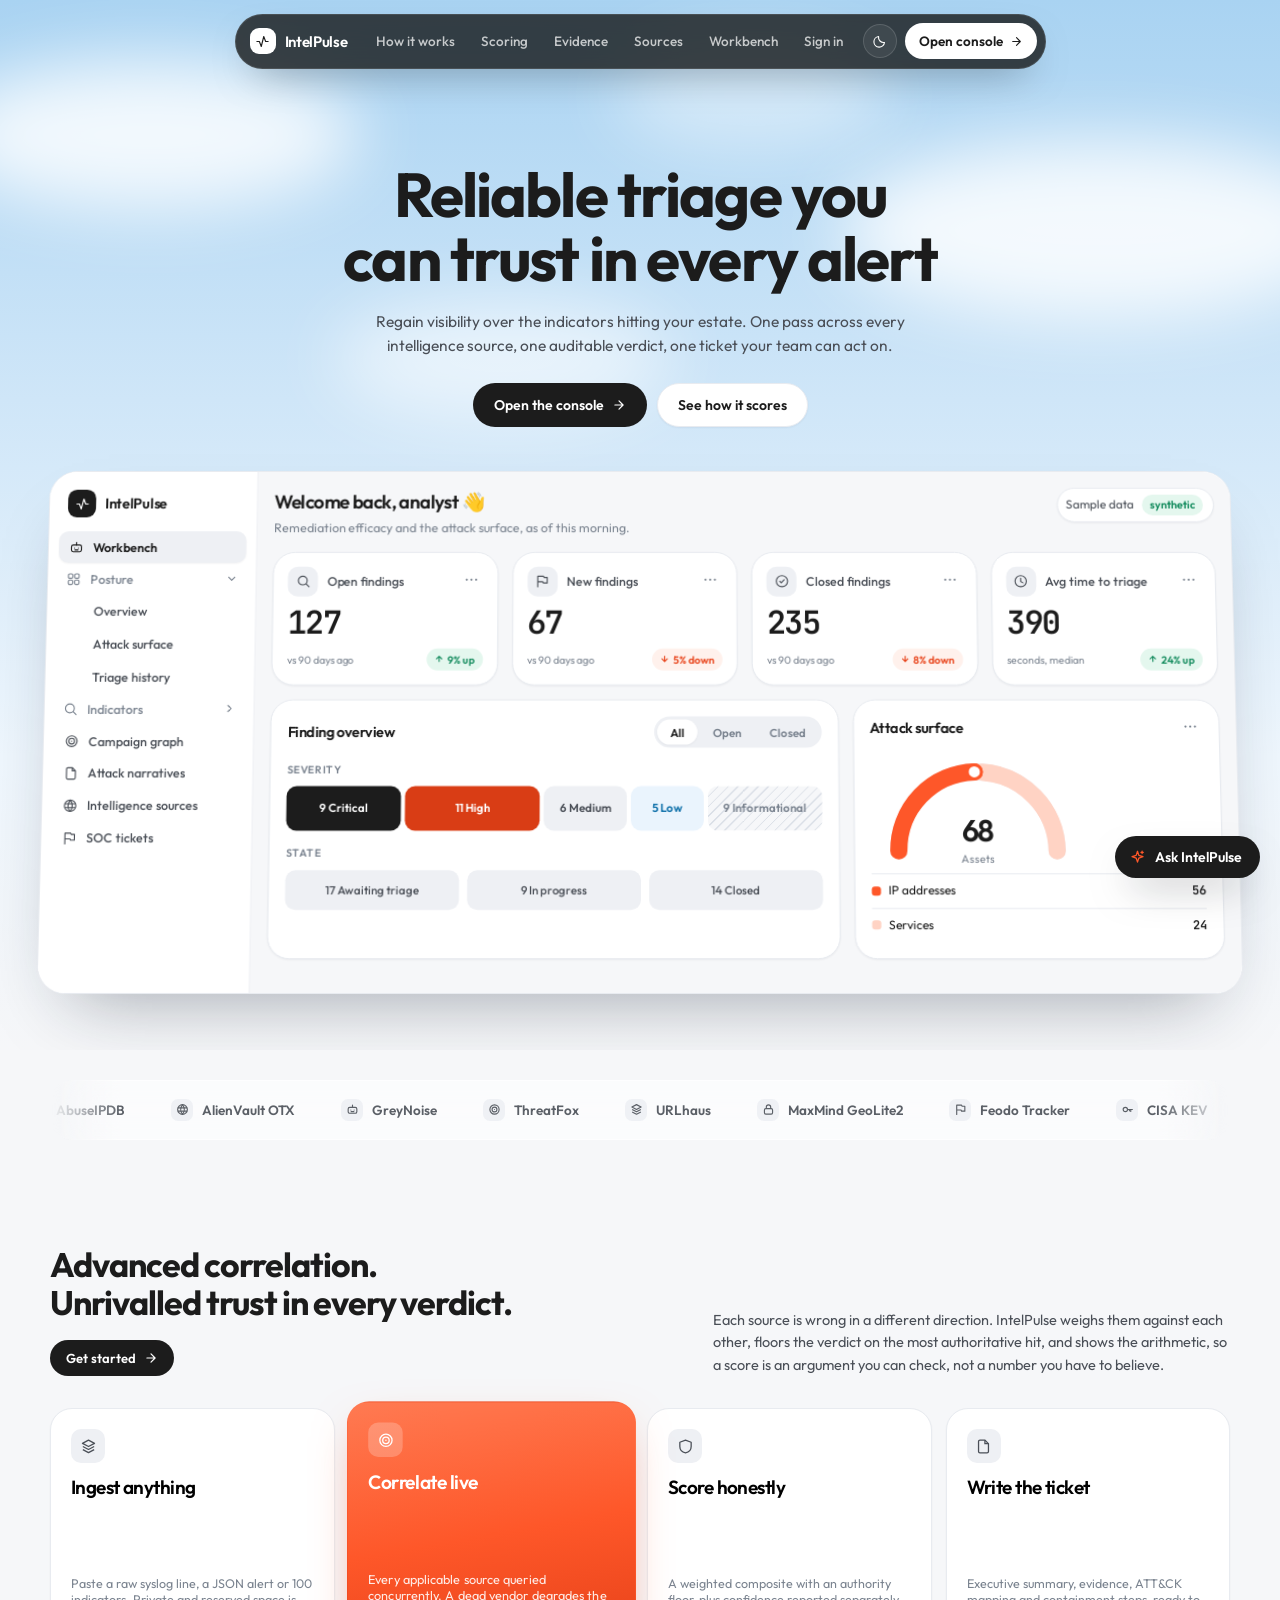
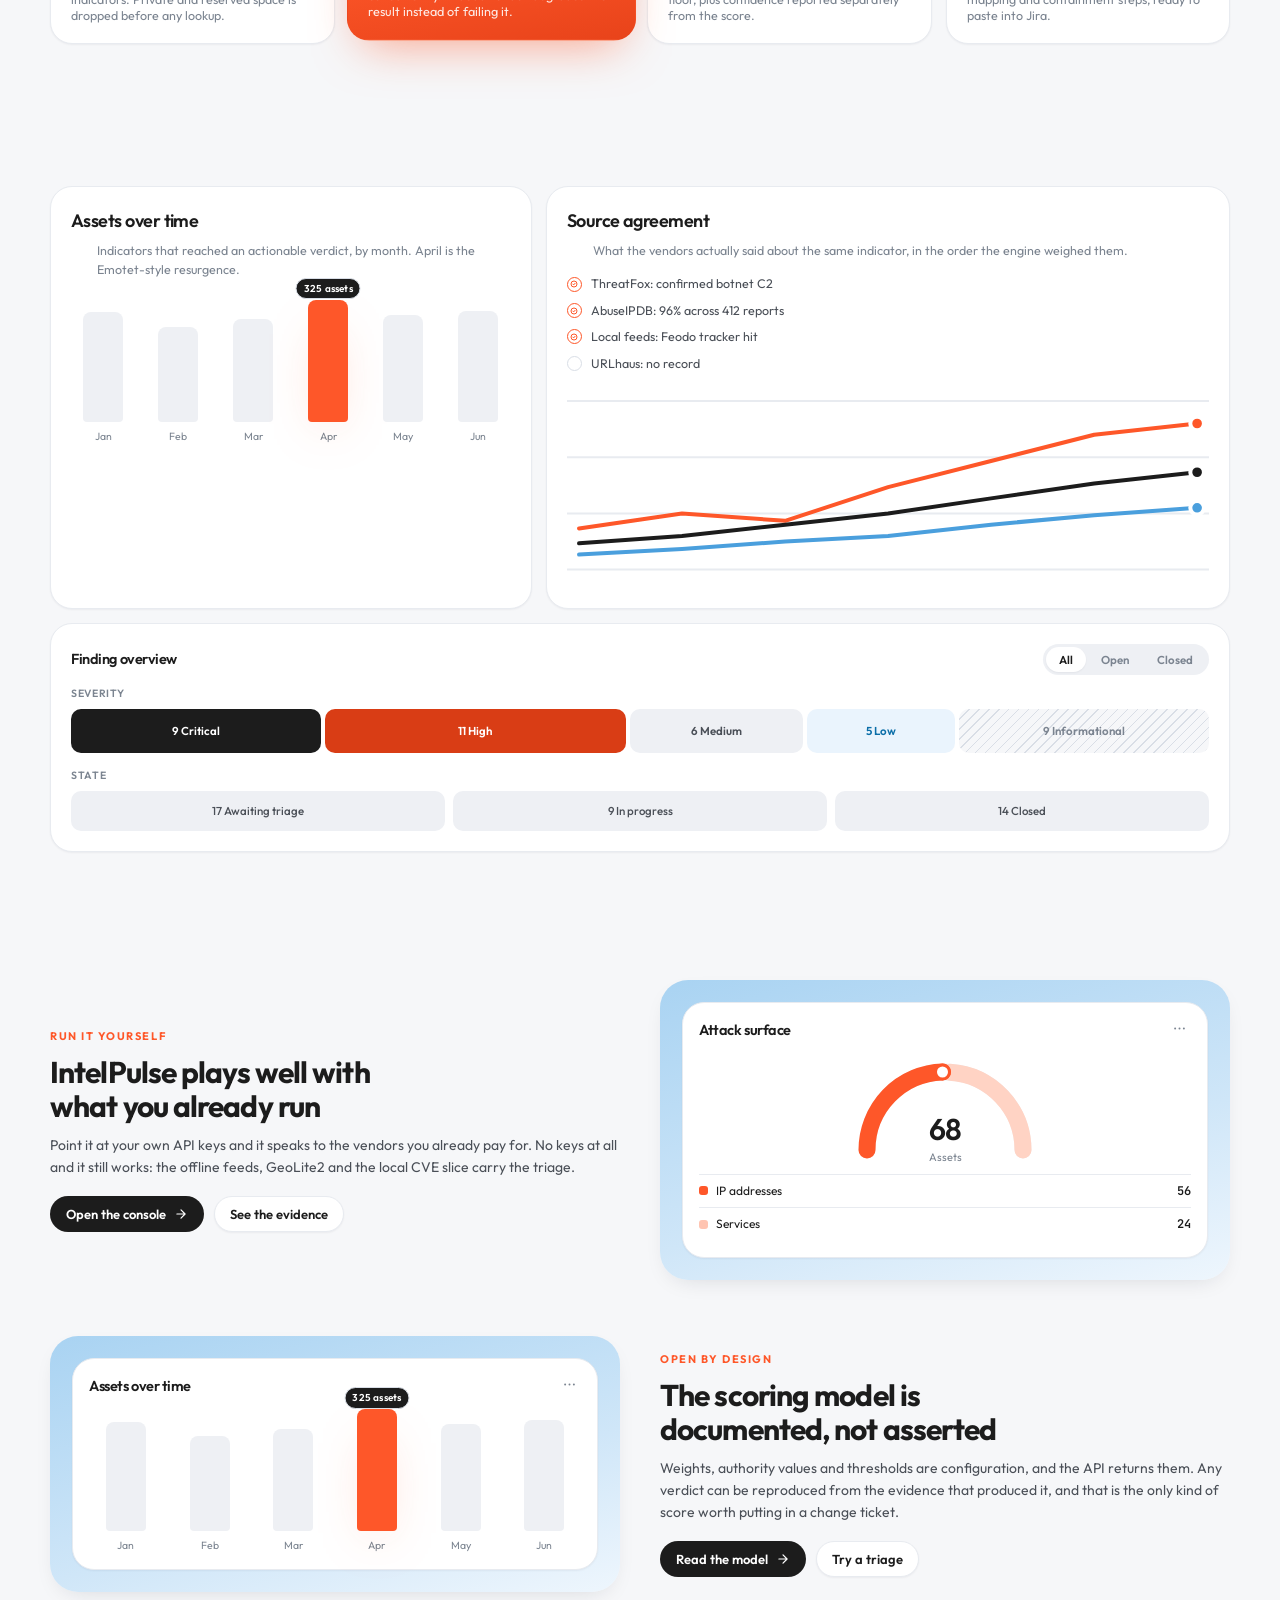
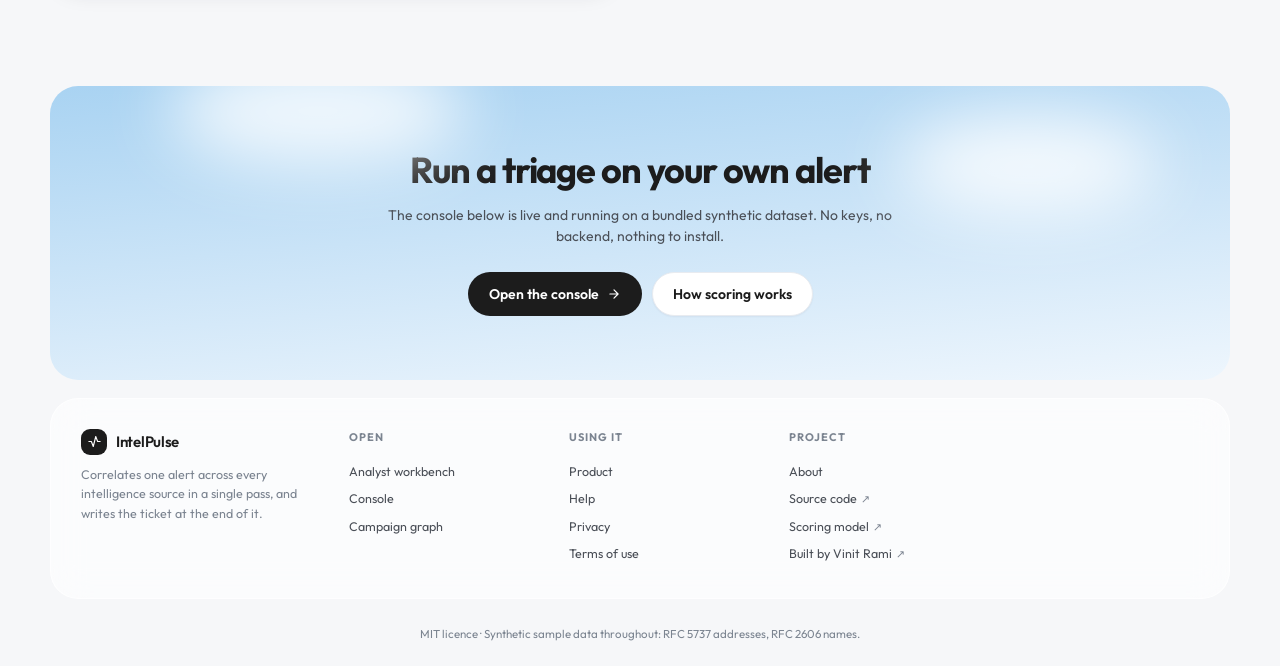
==== commit 70547723: "Add About and Terms pages beside Product, Privacy and Help about.html says why IntelPulse exists, wh" ====
--- a/web/index.html
+++ b/web/index.html
@@ -333,9 +333,11 @@
         <a href="product.html">Product</a>
         <a href="help.html">Help</a>
         <a href="privacy.html">Privacy</a>
+        <a href="terms.html">Terms of use</a>
       </nav>
       <nav aria-label="About the project">
         <h3>Project</h3>
+        <a href="about.html">About</a>
         <a href="https://github.com/vinitrami-Soc/intelpulse"
            target="_blank" rel="noopener noreferrer">Source code<span class="ext" aria-hidden="true">↗</span><span class="sr-only"> (opens GitHub in a new tab)</span></a>
         <a href="https://github.com/vinitrami-Soc/intelpulse/blob/main/docs/SCORING.md"
@@ -367,7 +369,8 @@
 <!-- Server mode only (assets/data.js): the forms that get a person into the console. -->
 <main id="page-account" class="wrap page-account" hidden>
   <div id="account-root"></div>
-  <p class="account-links"><a href="help.html">Help</a> <span aria-hidden="true">·</span> <a href="privacy.html">Privacy</a></p>
+  <p class="account-links"><a href="help.html">Help</a> <span aria-hidden="true">·</span> <a href="privacy.html">Privacy</a>
+    <span aria-hidden="true">·</span> <a href="terms.html">Terms</a></p>
 </main>
 
 <button class="to-top" id="to-top" aria-label="Back to top"><svg><use href="#i-up"/></svg></button>
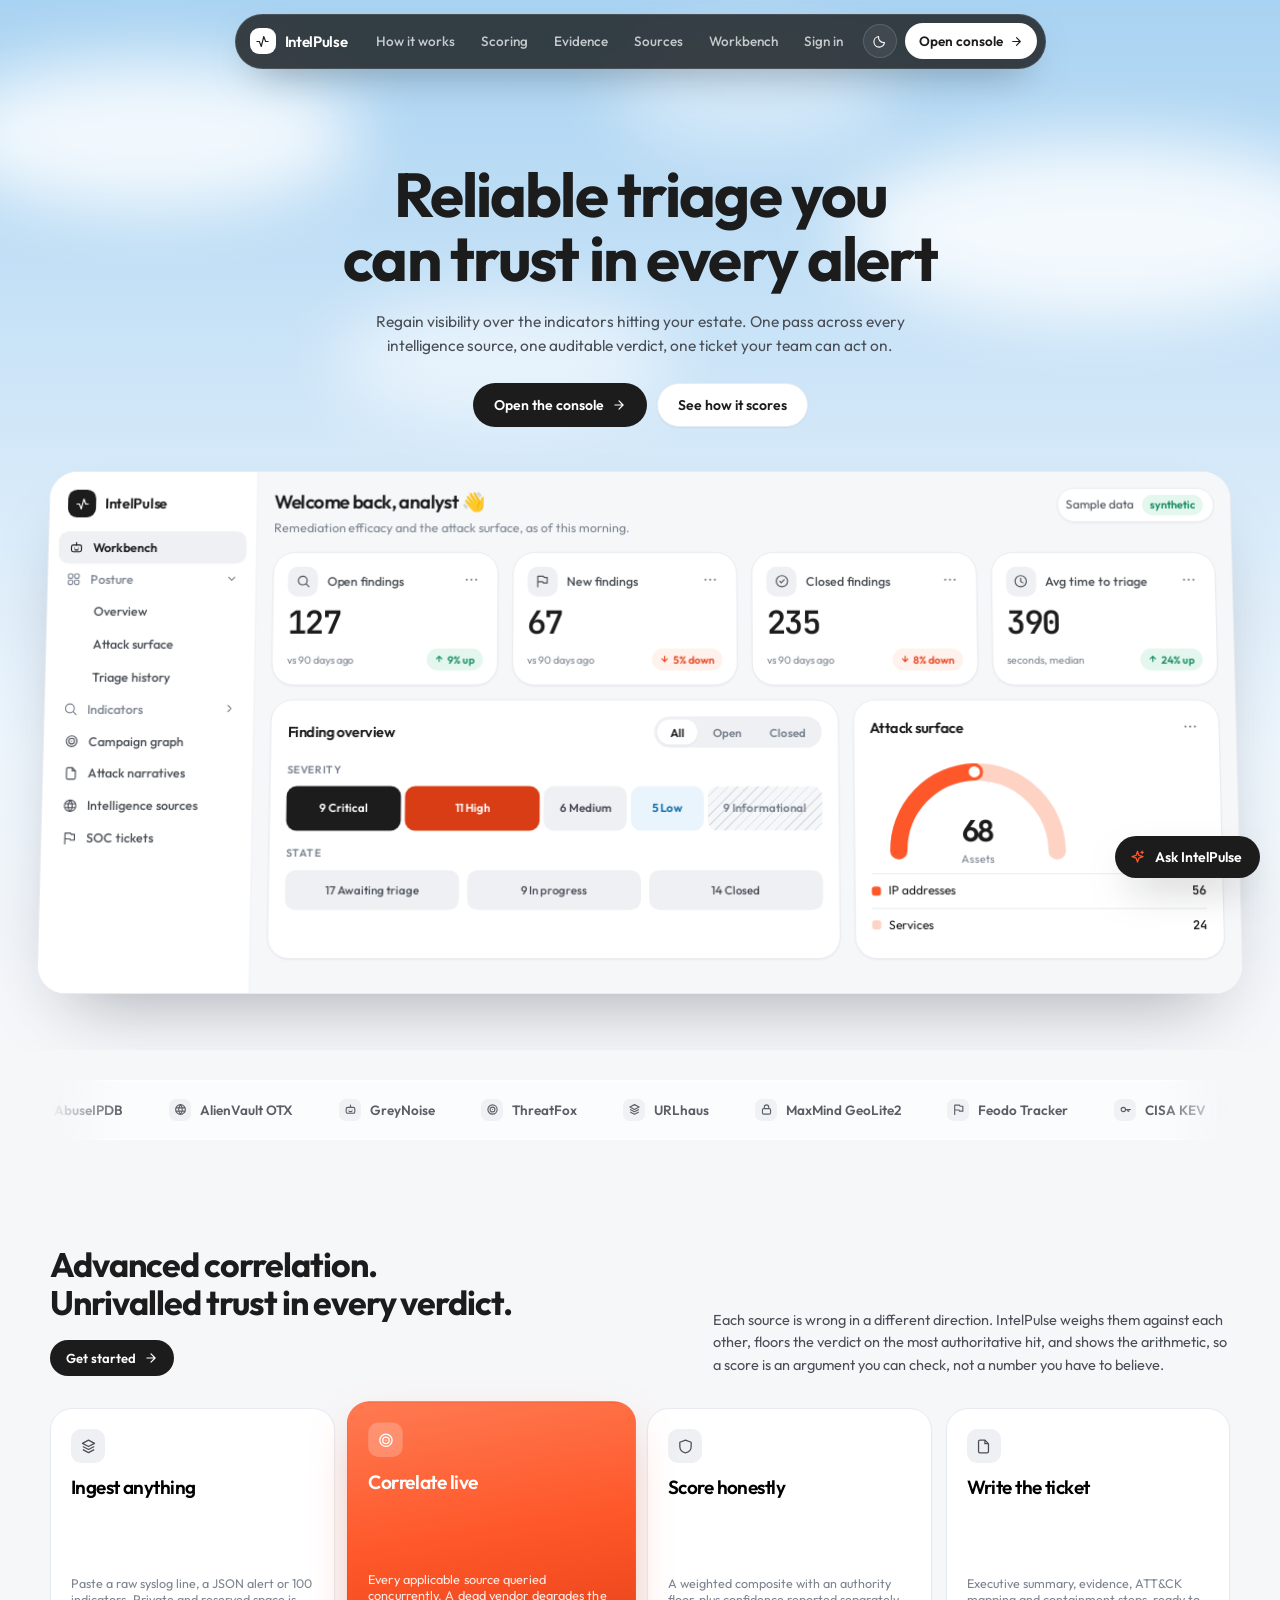
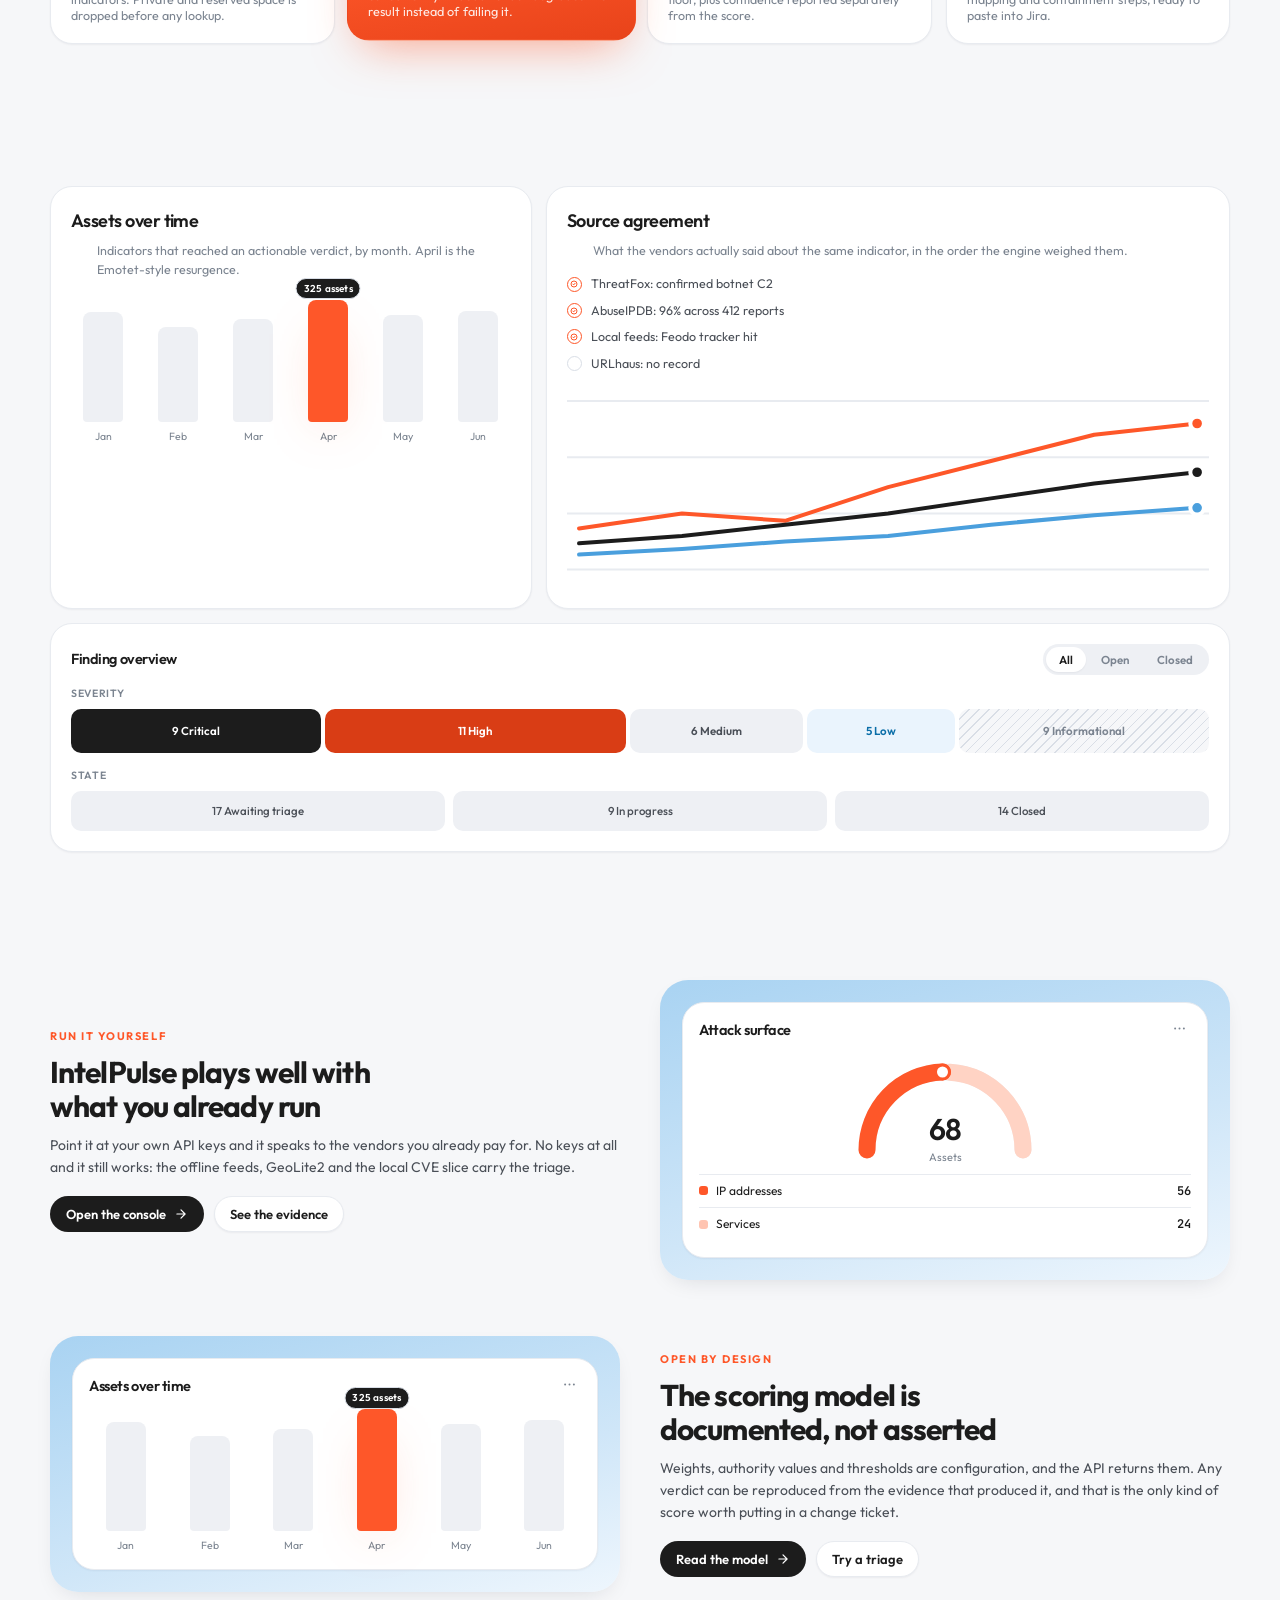
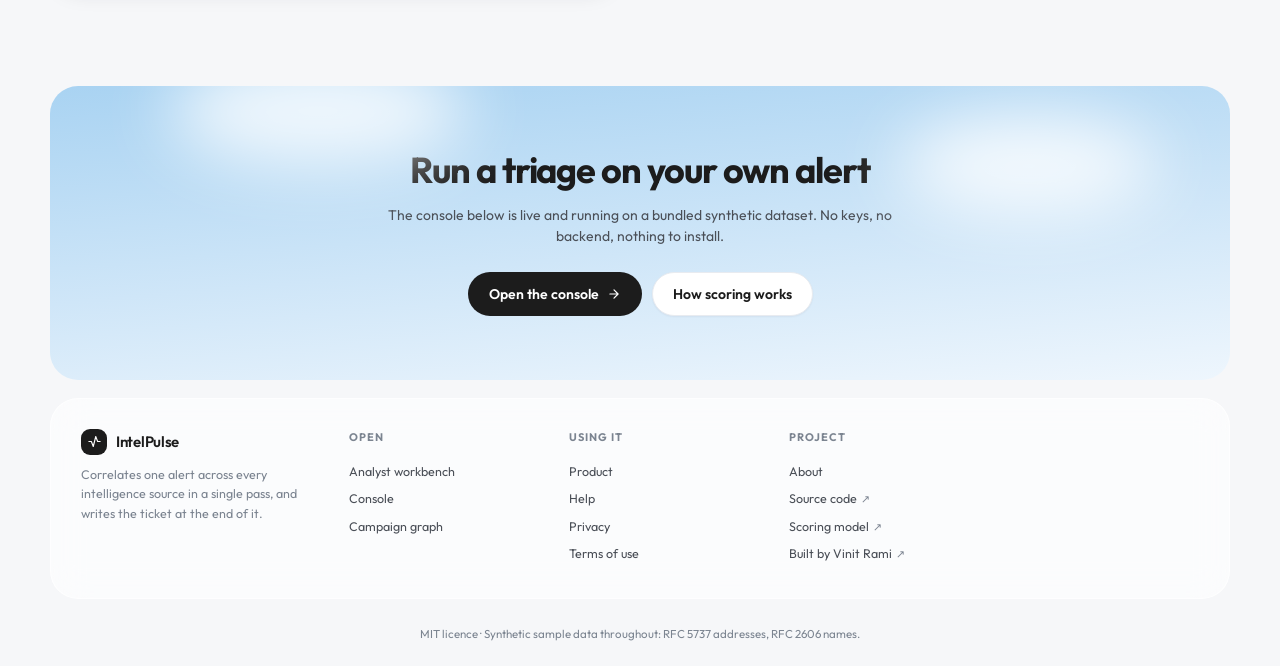
==== commit 09d76036: "Brief the report first, and print it as a designed PDF The report says what to do before it says why" ====
--- a/web/index.html
+++ b/web/index.html
@@ -408,6 +408,7 @@
 <script src="assets/demo-data.js" defer></script>
 <script src="assets/data.js" defer></script>
 <script src="assets/account.js" defer></script>
+<script src="assets/report.js" defer></script>
 <script src="assets/console-panes.js" defer></script>
 <!-- the findings model before suite.js: it derives the severity bar and the
      state row from it, and its arithmetic is unit-tested in Node -->
--- a/web/assets/suite.css
+++ b/web/assets/suite.css
@@ -1628,3 +1628,142 @@
     font-size: 11px; font-weight: 700; letter-spacing: .08em; text-transform: uppercase; color: var(--ink-3);
   }
 }
+
+/* ═══════════════════════════════════════ the report: a case as a document (assets/report.js)
+   Paper in either theme, as a printed page is: its own light palette, the console's type,
+   the severity colours of the light theme. The workbench shows it in a frame; Download PDF
+   prints it alone, and nothing else on the page goes to the printer. */
+.wb-paper { margin-top: 14px; max-height: 760px; overflow: auto; padding: 22px; border-radius: var(--r-sm);
+  background: repeating-linear-gradient(135deg, var(--line) 0 1px, transparent 1px 9px), var(--ground-2); }
+.wb-paper[hidden] { display: none; }
+.rp {
+  --p-ink: #16181c; --p-ink-2: #444a53; --p-ink-3: #767e8a; --p-line: #e4e7ec; --p-soft: #f3f5f8; --p-flame: #fe5729;
+  --p-critical: #b3122f; --p-high: #b3400a; --p-medium: #7a6500; --p-low: #0b6ea8; --p-info: #566072; --p-ok: #07704b;
+  max-width: 820px; margin: 0 auto; padding: 36px 40px 28px; background: #fff; color: var(--p-ink);
+  border-radius: 12px; box-shadow: 0 30px 60px -30px rgba(10, 14, 20, .45), 0 1px 0 rgba(10, 14, 20, .06);
+  font: 13px/1.55 var(--sans); -webkit-print-color-adjust: exact; print-color-adjust: exact;
+}
+.rp h1, .rp h2, .rp h3 { color: var(--p-ink); letter-spacing: -.02em; }
+.rp h2 { font-size: 16px; font-weight: 700; margin: 26px 0 10px; padding-bottom: 6px; border-bottom: 1px solid var(--p-line); }
+.rp h3 { font-size: 12px; font-weight: 700; letter-spacing: .06em; text-transform: uppercase; color: var(--p-ink-3); margin: 14px 0 6px; }
+.rp p { margin: 0; }
+.rp-ioc { font: 500 11.5px/1.4 var(--mono); color: var(--p-ink); overflow-wrap: anywhere; }
+.rp-muted { color: var(--p-ink-3); font-size: 12px; margin-top: 10px; }
+.rp-top { display: flex; align-items: center; justify-content: space-between; gap: 12px; padding-bottom: 16px; }
+.rp-brand { display: inline-flex; align-items: center; gap: 9px; font-size: 14px; }
+.rp-brand b { font-weight: 700; }
+.rp-kind { color: var(--p-ink-3); font-size: 12px; padding-left: 9px; border-left: 1px solid var(--p-line); }
+.rp-mark { width: 26px; height: 26px; border-radius: 8px; display: grid; place-items: center; background: linear-gradient(145deg, #ff7a4d, var(--p-flame) 55%, #d93d15); }
+.rp-mark svg { width: 15px; height: 15px; fill: none; stroke: #fff; stroke-width: 1.8; stroke-linecap: round; stroke-linejoin: round; }
+.rp-when { font: 500 11px var(--mono); color: var(--p-ink-3); }
+.rp-demo { margin-bottom: 14px; padding: 8px 12px; border-radius: 8px; font-size: 12px; color: #7a4a00; background: #fff4dc; }
+
+/* the cover: dark, lit from the corner, the score as a ring */
+.rp-hero { position: relative; overflow: hidden; display: flex; align-items: center; gap: 22px; padding: 22px 24px; border-radius: 12px;
+  color: #f3f5f8; background: radial-gradient(120% 140% at 100% 0%, rgba(254, 87, 41, .32), transparent 55%), linear-gradient(160deg, #191c22, #0c0e11); }
+.rp-hero.low, .rp-hero.informational, .rp-hero.allowlisted { background: radial-gradient(120% 140% at 100% 0%, rgba(74, 159, 221, .3), transparent 55%), linear-gradient(160deg, #191c22, #0c0e11); }
+.rp-hero h1 { color: #fff; font-size: 24px; line-height: 1.15; margin: 4px 0 10px; overflow-wrap: anywhere; }
+.rp-hero-text { min-width: 0; }
+.rp-eyebrow { font: 600 10.5px var(--mono); letter-spacing: .04em; color: #9aa4b2; overflow-wrap: anywhere; }
+.rp-hero-tags { display: flex; flex-wrap: wrap; align-items: center; gap: 8px; }
+.rp-prio { font-size: 12.5px; font-weight: 600; color: #e7ebf1; }
+.rp-ring { flex: 0 0 104px; width: 104px; height: 104px; }
+.rp-ring-track { fill: none; stroke: rgba(255, 255, 255, .12); stroke-width: 9; }
+.rp-ring-fill { fill: none; stroke-width: 9; stroke-linecap: round; stroke: #9aa6b8; }
+.rp-ring-fill.critical { stroke: #ff6d82; } .rp-ring-fill.high { stroke: #ff9e5e; } .rp-ring-fill.medium { stroke: #e3ce63; }
+.rp-ring-fill.low { stroke: #6fb0e3; } .rp-ring-fill.allowlisted { stroke: #5fe0a8; }
+.rp-ring-n { fill: #fff; font: 700 28px var(--mono); text-anchor: middle; }
+.rp-ring-of { fill: #9aa4b2; font: 500 9.5px var(--sans); text-anchor: middle; }
+
+.rp-pill { display: inline-block; font: 700 10px/1 var(--sans); letter-spacing: .05em; padding: 5px 9px; border-radius: 999px; white-space: nowrap;
+  color: var(--p-info); background: color-mix(in srgb, var(--p-info) 12%, #fff); }
+.rp-pill.critical { color: #fff; background: var(--p-critical); }
+.rp-pill.high { color: var(--p-high); background: color-mix(in srgb, var(--p-high) 13%, #fff); }
+.rp-pill.medium { color: var(--p-medium); background: color-mix(in srgb, var(--p-medium) 13%, #fff); }
+.rp-pill.low { color: var(--p-low); background: color-mix(in srgb, var(--p-low) 12%, #fff); }
+.rp-pill.allowlisted { color: var(--p-ok); background: color-mix(in srgb, var(--p-ok) 12%, #fff); }
+
+.rp-stats { display: grid; grid-template-columns: repeat(4, minmax(0, 1fr)); gap: 8px; margin: 12px 0 0; }
+.rp-stats div { padding: 10px 12px; border-radius: 10px; background: var(--p-soft); }
+.rp-stats dt { font-size: 10.5px; font-weight: 600; letter-spacing: .06em; text-transform: uppercase; color: var(--p-ink-3); }
+.rp-stats dd { margin: 4px 0 0; font: 700 20px/1 var(--mono); }
+.rp-stats small { font: 500 11px var(--sans); color: var(--p-ink-3); }
+
+/* the executive summary: the part a manager reads */
+.rp-brief { margin-top: 18px; padding: 4px 20px 18px; border-radius: 12px; border: 1px solid var(--p-line);
+  background: linear-gradient(180deg, #fffaf7, #fff 40%); }
+.rp-brief h2 { border: 0; margin-bottom: 4px; }
+.rp-bottom { font-size: 15px; line-height: 1.45; color: var(--p-ink); }
+.rp-bottom b { color: var(--p-flame); }
+.rp-cols { display: grid; grid-template-columns: 1.4fr 1fr; gap: 18px; }
+.rp-cols p { color: var(--p-ink-2); }
+.rp-steps { margin: 0; padding: 0; list-style: none; counter-reset: step; display: grid; gap: 6px; }
+.rp-steps li { counter-increment: step; position: relative; padding: 8px 10px 8px 40px; border-radius: 8px; background: var(--p-soft); color: var(--p-ink); overflow-wrap: anywhere; }
+.rp-steps li::before { content: counter(step); position: absolute; left: 10px; top: 8px; width: 20px; height: 20px; border-radius: 50%;
+  display: grid; place-items: center; font: 700 11px var(--mono); color: #fff; background: var(--p-flame); }
+
+.rp-table { width: 100%; border-collapse: collapse; font-size: 12px; }
+.rp-table th { text-align: left; font-size: 10px; font-weight: 600; letter-spacing: .06em; text-transform: uppercase; color: var(--p-ink-3);
+  padding: 6px 8px; border-bottom: 1px solid var(--p-line); }
+.rp-table td { padding: 8px; border-bottom: 1px solid var(--p-line); vertical-align: middle; }
+.rp-table td:first-child { max-width: 280px; }
+.rp-num { font-family: var(--mono); white-space: nowrap; }
+.rp-scorebar { display: inline-flex; align-items: center; gap: 8px; }
+.rp-scorebar .rp-bar { width: 64px; }
+.rp-bar { display: inline-block; width: 100%; height: 7px; border-radius: 4px; background: #e8edf3; overflow: hidden; vertical-align: middle; }
+.rp-bar i { display: block; height: 100%; border-radius: 4px; background: var(--p-info); }
+.rp-bar i.critical { background: var(--p-critical); } .rp-bar i.high { background: var(--p-high); } .rp-bar i.medium { background: #b29300; }
+.rp-bar i.low { background: var(--p-low); } .rp-bar i.hit { background: #1a7fbe; } .rp-bar i.quiet { background: #a9c6dd; }
+
+.rp-card { margin-top: 10px; padding: 14px 16px; border-radius: 12px; border: 1px solid var(--p-line); }
+.rp-card-head { display: flex; align-items: center; flex-wrap: wrap; gap: 8px; }
+.rp-card-head .rp-ioc { flex: 1 1 200px; font-size: 12.5px; font-weight: 600; }
+.rp-type { font-size: 11px; color: var(--p-ink-3); }
+.rp-score { font: 700 16px var(--mono); min-width: 28px; text-align: right; }
+.rp-card-sub { margin-top: 4px; font-size: 11.5px; color: var(--p-ink-3); }
+.rp-evs { display: grid; gap: 5px; margin-top: 10px; }
+.rp-ev { display: grid; grid-template-columns: 120px minmax(0, 1fr) 38px; align-items: center; column-gap: 10px; font-size: 12px; }
+.rp-ev-name { font-weight: 600; overflow: hidden; text-overflow: ellipsis; white-space: nowrap; }
+.rp-ev-n { font: 600 11px var(--mono); text-align: right; color: var(--p-ink-2); }
+.rp-ev-why { grid-column: 2 / -1; font-size: 11.5px; color: var(--p-ink-3); margin-top: -1px; }
+.rp-tags { display: flex; flex-wrap: wrap; gap: 5px; margin-top: 10px; }
+.rp-tag { font: 600 10.5px var(--sans); padding: 3px 8px; border-radius: 999px; color: var(--p-ink-2); background: var(--p-soft); }
+.rp-tag.malware { color: var(--p-high); background: color-mix(in srgb, var(--p-flame) 12%, #fff); }
+.rp-tag.attack { color: var(--p-low); background: color-mix(in srgb, var(--p-low) 10%, #fff); }
+.rp-mods { margin: 8px 0 0; padding-left: 18px; font-size: 11.5px; color: var(--p-ink-2); }
+
+.rp-check { margin-top: 12px; }
+.rp-check-head { display: flex; align-items: center; flex-wrap: wrap; gap: 8px; }
+.rp-check ul { margin: 6px 0 0; padding: 0; list-style: none; display: grid; gap: 5px; }
+.rp-check li { display: grid; grid-template-columns: 16px minmax(0, 1fr); gap: 10px; align-items: start; color: var(--p-ink-2); }
+.rp-box { width: 13px; height: 13px; margin-top: 3px; border: 1.5px solid var(--p-ink-3); border-radius: 3px; }
+.rp-notes ul { margin: 0; padding-left: 18px; display: grid; gap: 5px; color: var(--p-ink-2); font-size: 12px; }
+.rp-notes b { color: var(--p-ink); }
+.rp-foot { display: flex; justify-content: space-between; gap: 12px; margin-top: 24px; padding-top: 10px; border-top: 1px solid var(--p-line);
+  font: 500 10.5px var(--mono); color: var(--p-ink-3); }
+@media (max-width: 640px) {
+  .wb-paper { padding: 8px; }
+  .rp { padding: 22px 18px; }
+  .rp-hero { flex-direction: column; align-items: flex-start; }
+  .rp-stats, .rp-cols { grid-template-columns: repeat(2, minmax(0, 1fr)); }
+  .rp-cols { grid-template-columns: minmax(0, 1fr); }
+  .rp-ev { grid-template-columns: 92px minmax(0, 1fr) 34px; }
+  .rp-table thead { display: none; }
+  .rp-table tr { display: grid; grid-template-columns: minmax(0, 1fr) auto; padding: 8px 0; border-bottom: 1px solid var(--p-line); }
+  .rp-table td { border: 0; padding: 2px 0; }
+}
+
+/* Printing the report: only the report, on A4, every block kept whole. */
+#print-root { display: none; }
+@media print {
+  @page { size: A4; margin: 12mm 12mm 14mm; }
+  body.printing > *:not(#print-root) { display: none !important; }
+  body.printing #print-root { display: block !important; }
+  /* the body fades between themes; a printed page must not catch it halfway */
+  html:has(body.printing), body.printing { background: #fff !important; transition: none !important; color-scheme: light !important; }
+  body.printing #print-root { width: auto; margin: 0; padding: 0; }
+  body.printing .rp { max-width: none; padding: 0; box-shadow: none; border-radius: 0; }
+  .rp-hero, .rp-brief, .rp-card, .rp-check, .rp-stats, .rp-table tr, .rp-steps li { break-inside: avoid; }
+  .rp h2 { break-after: avoid; }
+  .rp-table thead { display: table-header-group; }
+}
